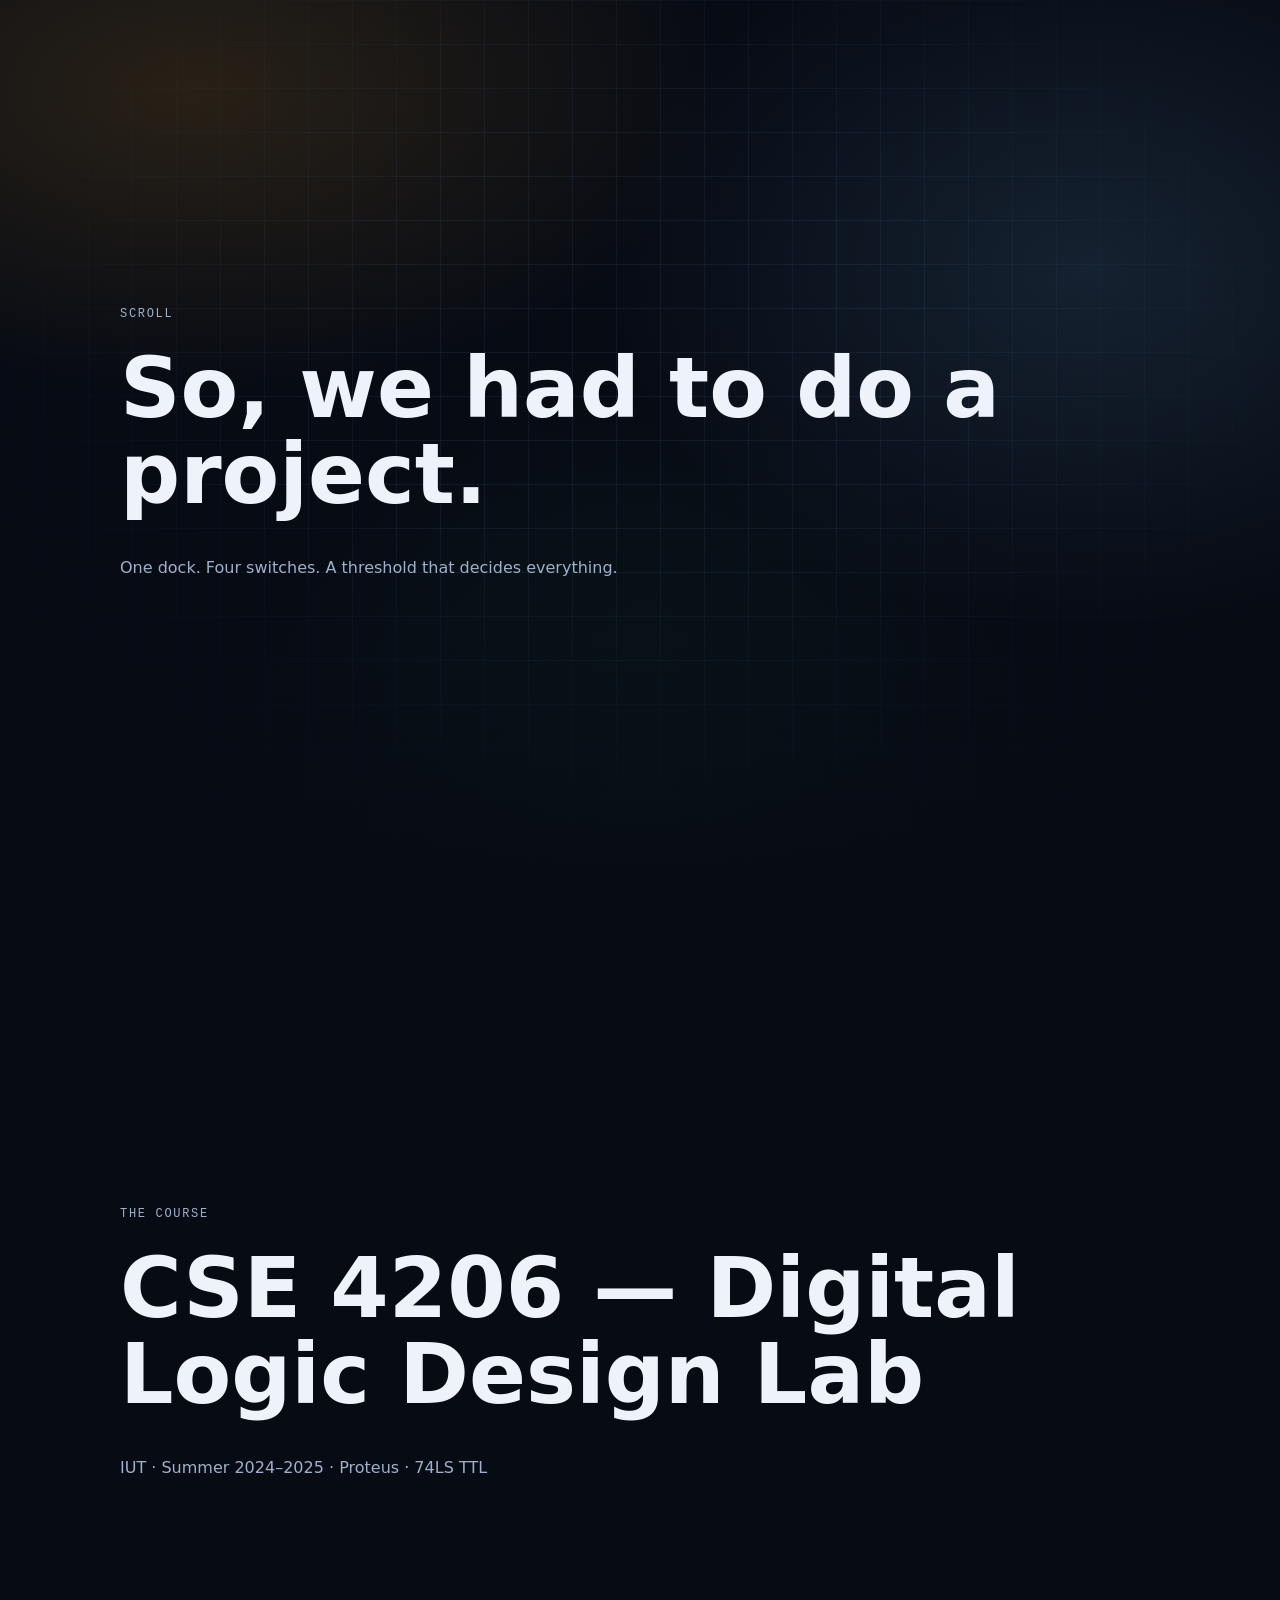
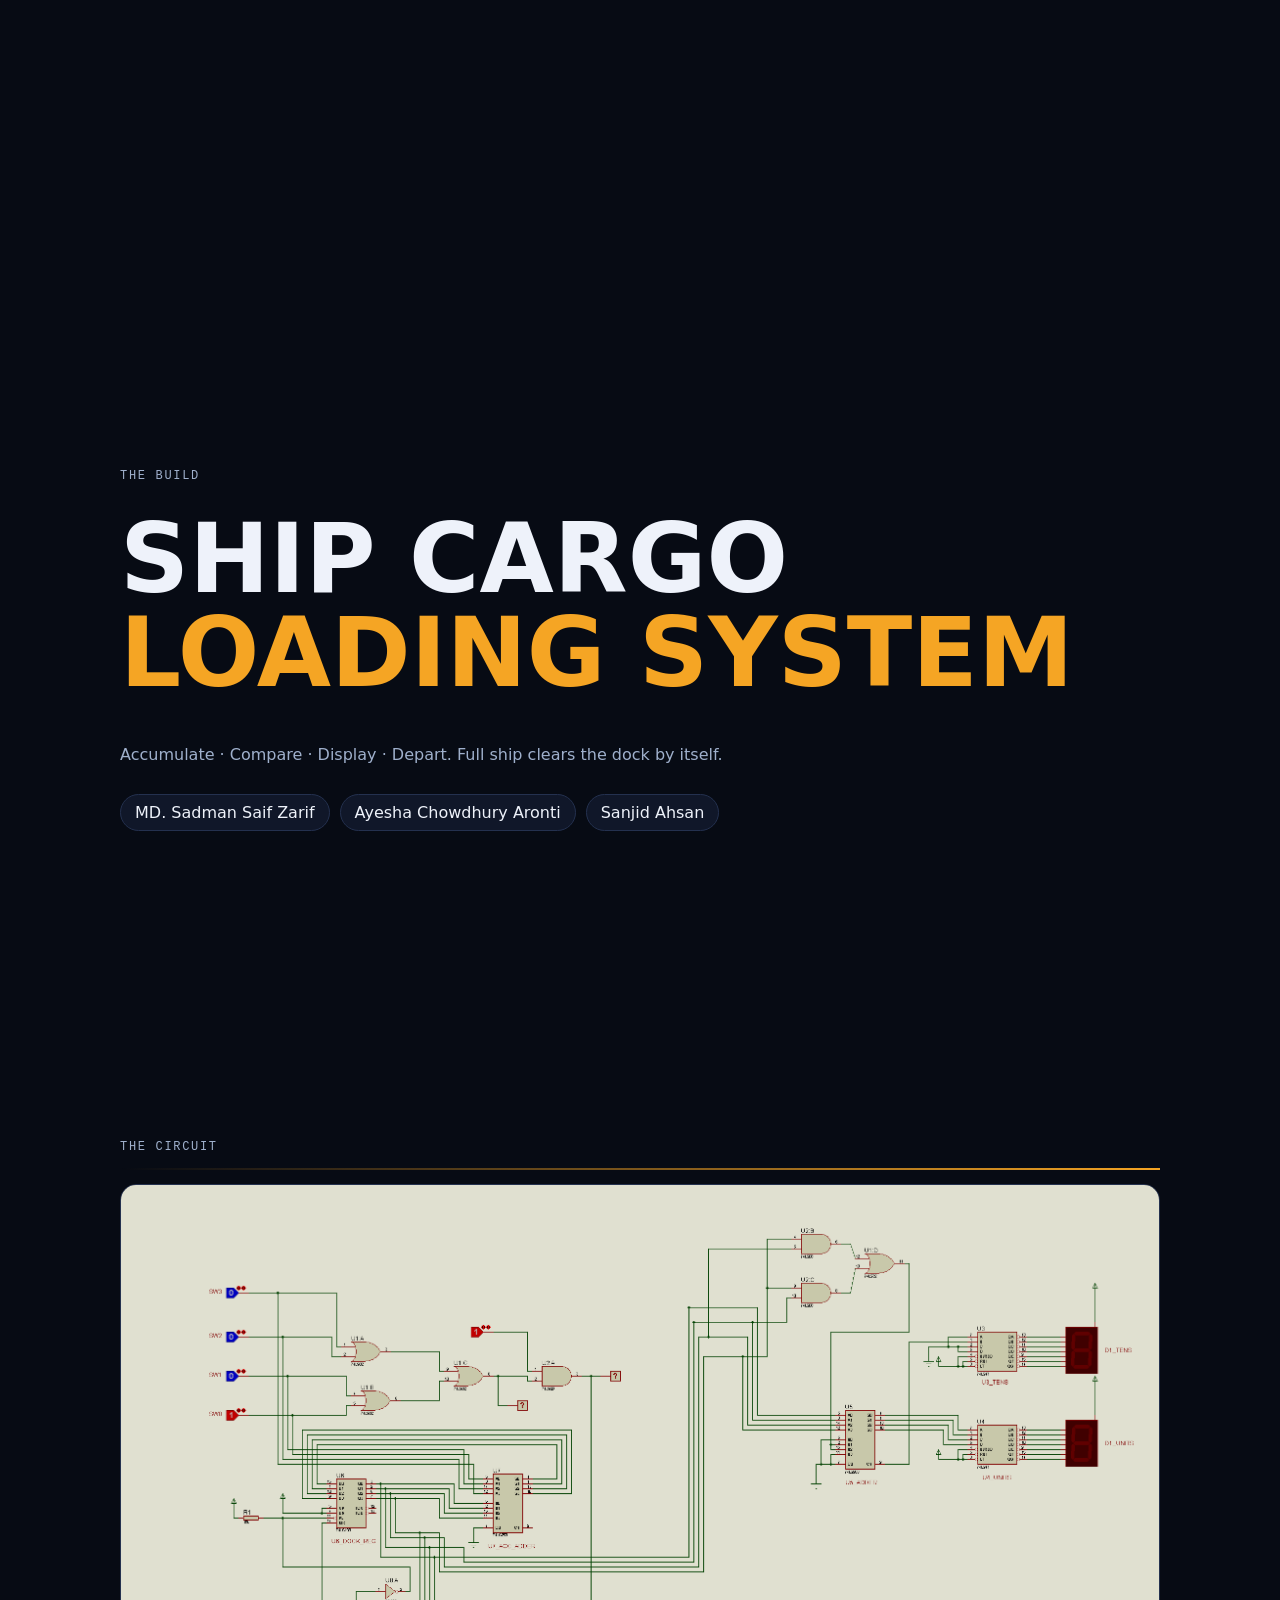
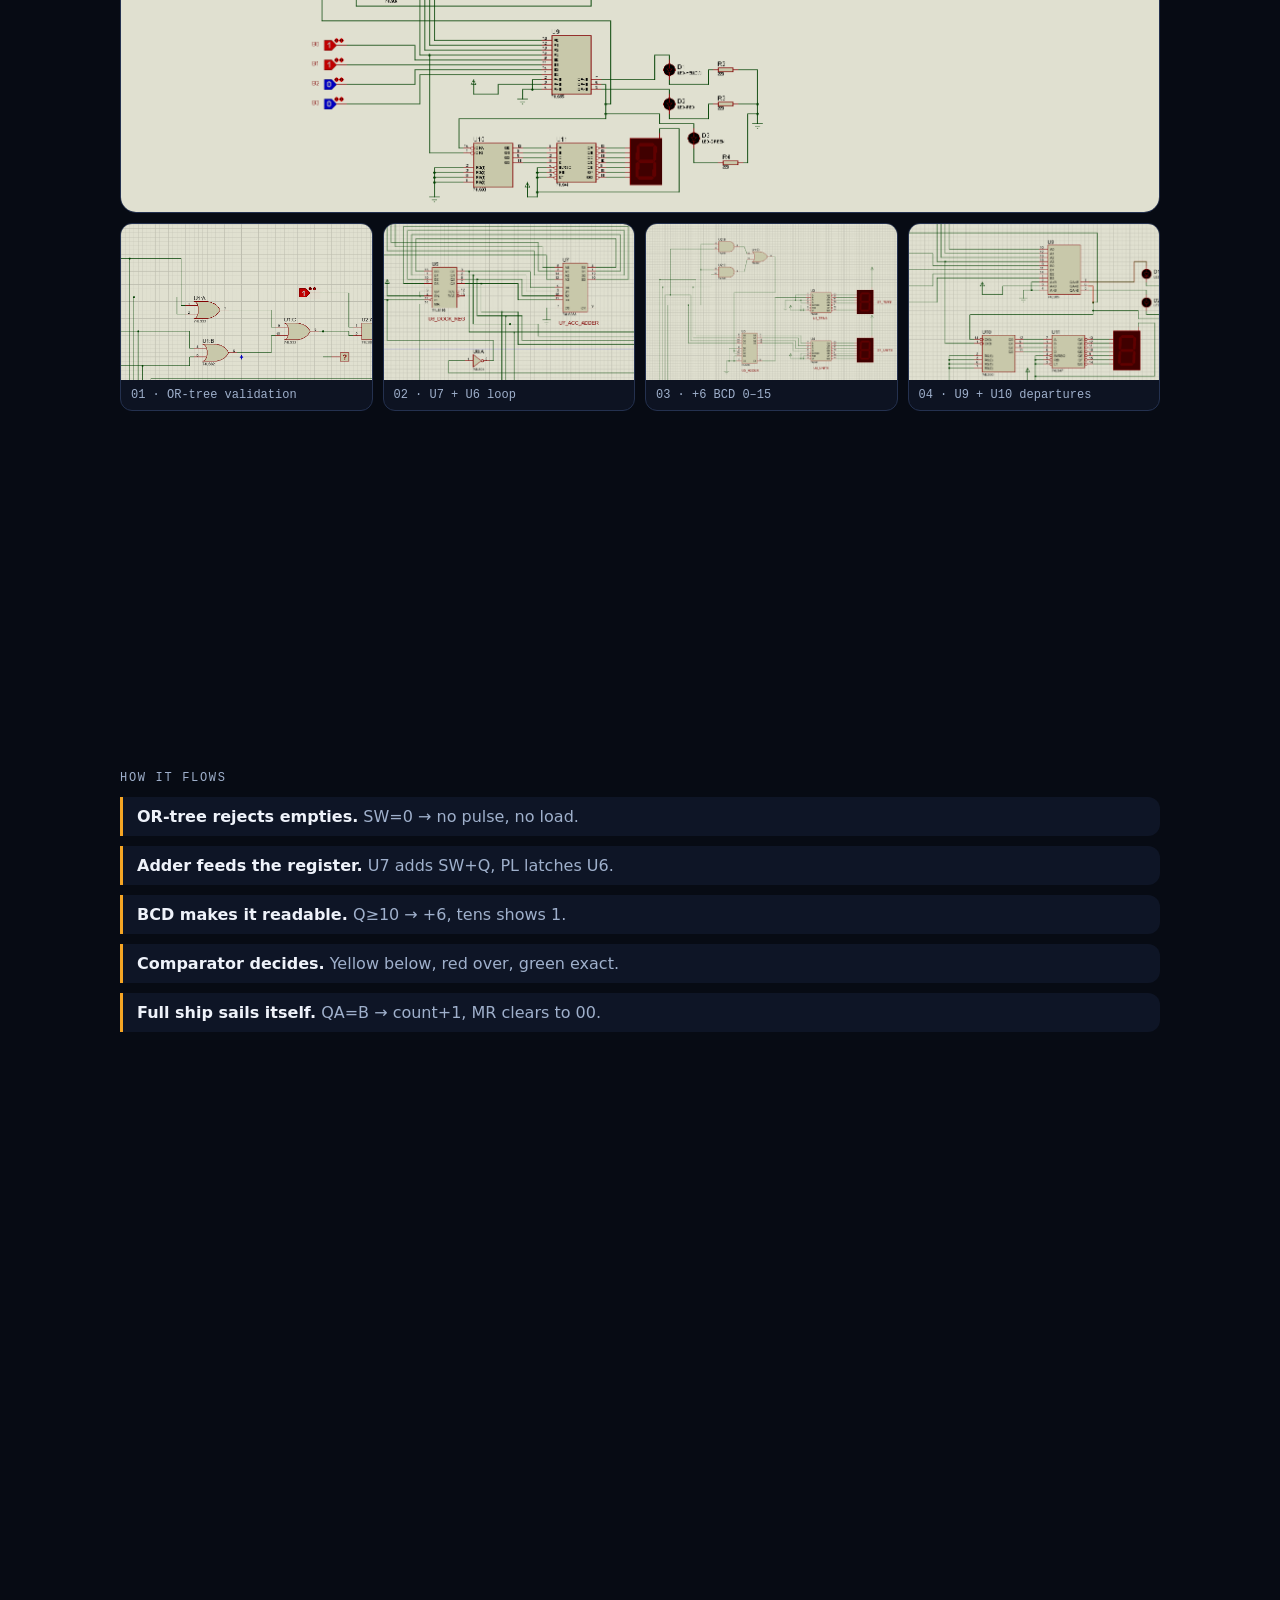
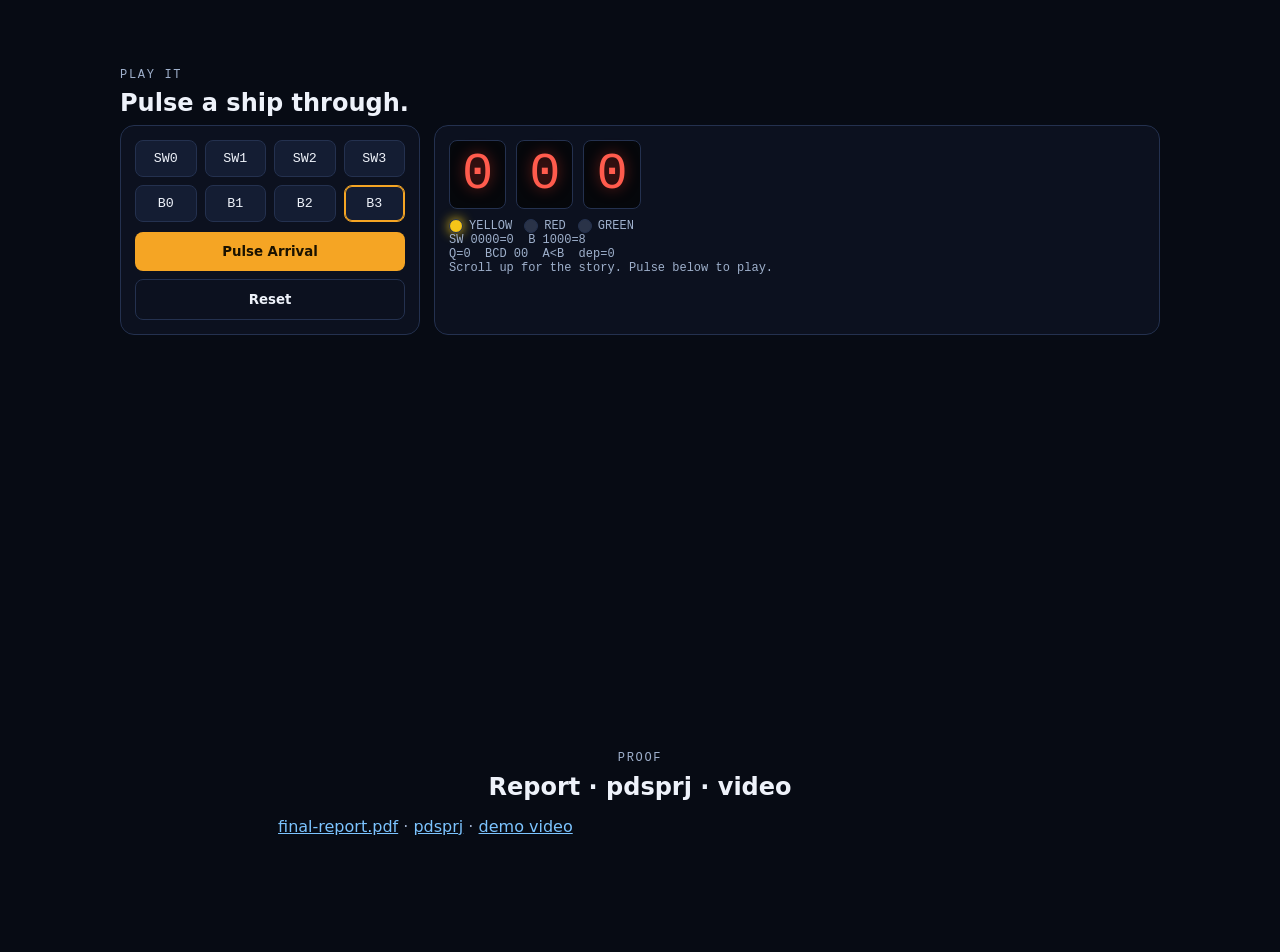
==== story/index.html @ f530e3ea "Story: free-flowing scroll narrative with circuit stage and names (no IDs)" ====
<!doctype html>
<html lang="en">
<head>
<meta charset="utf-8">
<meta name="viewport" content="width=device-width,initial-scale=1">
<title>Ship Cargo Loading System — A Lab Story</title>
<link rel="stylesheet" href="styles.css">
</head>
<body>
<div class="bg" aria-hidden="true"></div>
<div class="progress" id="bar"></div>
<div class="wrap">
  <section class="act reveal"><div class="kicker">scroll</div><h1 class="hero-line">So, we had to do a project.</h1><p class="sub">One dock. Four switches. A threshold that decides everything.</p></section>
  <section class="act reveal"><div class="kicker">the course</div><h2 class="hero-line">CSE 4206 — Digital Logic Design Lab</h2><p class="sub">IUT · Summer 2024–2025 · Proteus · 74LS TTL</p></section>
  <section class="act reveal"><div class="kicker">the build</div><h2 class="title">SHIP CARGO <span>LOADING SYSTEM</span></h2><p class="sub">Accumulate · Compare · Display · Depart. Full ship clears the dock by itself.</p><div class="team"><span>MD. Sadman Saif Zarif</span><span>Ayesha Chowdhury Aronti</span><span>Sanjid Ahsan</span></div></section>
  <div class="stage" id="circuit">
    <div class="kicker">the circuit</div>
    <div class="flow"></div>
    <div class="circuit"><img src="../hardware/screenshots/full-schematic.png" alt="Final Proteus schematic"></div>
    <div class="pins">
      <div class="pin"><img src="../hardware/screenshots/01-input-validation.png" alt="Input"><div>01 · OR-tree validation</div></div>
      <div class="pin"><img src="../hardware/screenshots/02-accumulator.png" alt="Accumulator"><div>02 · U7 + U6 loop</div></div>
      <div class="pin"><img src="../hardware/screenshots/03-bcd-display.png" alt="BCD"><div>03 · +6 BCD 0–15</div></div>
      <div class="pin"><img src="../hardware/screenshots/04-comparator-counter.png" alt="Comparator"><div>04 · U9 + U10 departures</div></div>
    </div>
  </div>
  <section class="act reveal"><div class="kicker">how it flows</div><div class="steps">
    <div class="step"><b>OR-tree rejects empties.</b> <span class="sub">SW=0 → no pulse, no load.</span></div>
    <div class="step"><b>Adder feeds the register.</b> <span class="sub">U7 adds SW+Q, PL latches U6.</span></div>
    <div class="step"><b>BCD makes it readable.</b> <span class="sub">Q≥10 → +6, tens shows 1.</span></div>
    <div class="step"><b>Comparator decides.</b> <span class="sub">Yellow below, red over, green exact.</span></div>
    <div class="step"><b>Full ship sails itself.</b> <span class="sub">QA=B → count+1, MR clears to 00.</span></div>
  </div></section>
  <section class="act reveal"><div class="kicker">play it</div><h2>Pulse a ship through.</h2>
    <div class="bench">
      <div class="card"><div class="swrow">
        <button class="sw" id="s0">SW0</button><button class="sw" id="s1">SW1</button><button class="sw" id="s2">SW2</button><button class="sw" id="s3">SW3</button>
      </div><div class="swrow" style="margin-top:8px">
        <button class="sw" id="b0">B0</button><button class="sw" id="b1">B1</button><button class="sw" id="b2">B2</button><button class="sw" id="b3">B3</button>
      </div><button class="btn btn-pulse" id="go">Pulse Arrival</button><button class="btn btn-ghost" id="rs">Reset</button></div>
      <div class="card"><div class="digit"><div class="d" id="t">0</div><div class="d" id="u">0</div><div class="d" id="c">0</div></div>
      <div class="leds"><span><span class="dot" id="ly"></span>YELLOW</span><span><span class="dot" id="lr"></span>RED</span><span><span class="dot" id="lg"></span>GREEN</span></div>
      <div class="trace" id="trace">—</div></div>
    </div>
  </section>
  <section class="end reveal"><div class="kicker">proof</div><h2>Report · pdsprj · video</h2><p class="sub"><a href="../docs/final-report.pdf">final-report.pdf</a> · <a href="../hardware/ship-cargo-loading-system.pdsprj">pdsprj</a> · <a href="https://youtu.be/494xMRGCugs">demo video</a></p></section>
</div>
<script src="story.js"></script>
</body>
</html>
---- story/styles.css ----
/* Hallmark · pre-emit critique: P5 H4 E5 S4 R5 V5
 * Genre: atmospheric · Macrostructure: Marquee Hero + Sticky Circuit Stage · Theme: Harbor Night (dark · grotesk-sans · amber)
 */
:root{
  --paper:#070b14; --paper2:#0d1322; --paper3:#141d33;
  --ink:#eef2fa; --muted:#9fb0cc; --line:#24314f;
  --accent:#f5a524; --accent2:#7cc4ff; --green:#2fbf71; --yellow:#f5c518; --red:#f4504c;
  --display:"Space Grotesk",system-ui,sans-serif; --body:system-ui,-apple-system,"Segoe UI",sans-serif; --mono:ui-monospace,Menlo,monospace;
}
html,body{overflow-x:clip}
*{box-sizing:border-box}
body{margin:0;background:var(--paper);color:var(--ink);font-family:var(--body)}
.bg{position:fixed;inset:0;z-index:-1;background:
  radial-gradient(900px 500px at 15% 10%,rgba(245,165,36,.14),transparent 60%),
  radial-gradient(800px 600px at 85% 30%,rgba(124,196,255,.12),transparent 60%),
  radial-gradient(700px 700px at 50% 90%,rgba(47,191,113,.08),transparent 60%),
  var(--paper)}
.bg::before{content:"";position:absolute;inset:0;background-image:linear-gradient(rgba(124,196,255,.07) 1px,transparent 1px),linear-gradient(90deg,rgba(124,196,255,.07) 1px,transparent 1px);background-size:44px 44px;mask-image:radial-gradient(ellipse at 50% 40%,black 30%,transparent 75%)}
.bg::after{content:"";position:absolute;inset:0;background:linear-gradient(transparent 60%,var(--paper))}
.wrap{max-width:1080px;margin:0 auto;padding:0 20px}
.progress{position:fixed;top:0;left:0;height:3px;width:0;background:var(--accent);z-index:20}
.act{min-height:100svh;display:flex;flex-direction:column;justify-content:center;padding:80px 0}
.kicker{font-family:var(--mono);font-size:12px;letter-spacing:.14em;text-transform:uppercase;color:var(--muted)}
h1,h2{font-family:var(--display);font-style:normal;margin:.3em 0;overflow-wrap:anywhere;min-width:0}
.hero-line{font-size:clamp(34px,8vw,84px);line-height:1.02}
.title{font-size:clamp(40px,9vw,96px);line-height:.98}
.title span{color:var(--accent)}
.sub{color:var(--muted);max-width:60ch}
.reveal{opacity:0;transform:translateY(28px);transition:opacity .8s ease,transform .8s ease}
.reveal.in{opacity:1;transform:none}
@media(prefers-reduced-motion:reduce){.reveal{opacity:1;transform:none;transition:none}}
.team{display:flex;gap:10px;flex-wrap:wrap;margin-top:14px}
.team span{border:1px solid var(--line);background:rgba(20,29,51,.7);padding:8px 14px;border-radius:999px;font-family:var(--display)}
.stage{position:sticky;top:0;min-height:100svh;display:flex;flex-direction:column;justify-content:center;padding:40px 0}
.circuit{border:1px solid var(--line);border-radius:16px;overflow:hidden;background:var(--paper2)}
.circuit img{width:100%;display:block;transform:scale(1.06);transition:transform 1.2s ease}
.stage.in .circuit img{transform:scale(1)}
.pins{display:grid;grid-template-columns:repeat(4,minmax(0,1fr));gap:10px;margin-top:10px}
@media(max-width:768px){.pins{grid-template-columns:minmax(0,1fr) minmax(0,1fr)}}
.pin{border:1px solid var(--line);border-radius:12px;overflow:hidden;background:var(--paper2)}
.pin img{width:100%;display:block;aspect-ratio:16/10;object-fit:cover}
.pin div{padding:8px 10px;font-family:var(--mono);font-size:12px;color:var(--muted)}
.flow{height:2px;background:linear-gradient(90deg,transparent,var(--accent),transparent);background-size:200% 100%;animation:flow 3s linear infinite;margin:14px 0}
@keyframes flow{to{background-position:-200% 0}}
.steps{display:grid;gap:10px;margin-top:12px}
.step{border-left:3px solid var(--accent);padding:10px 14px;background:rgba(20,29,51,.6);border-radius:0 12px 12px 0}
.bench{display:grid;grid-template-columns:minmax(0,300px) minmax(0,1fr);gap:14px}
@media(max-width:900px){.bench{grid-template-columns:minmax(0,1fr)}}
.card{background:rgba(13,19,34,.85);border:1px solid var(--line);border-radius:14px;padding:14px}
.swrow{display:grid;grid-template-columns:repeat(4,minmax(0,1fr));gap:8px}
.sw{border:1px solid var(--line);background:var(--paper3);color:var(--ink);border-radius:8px;padding:10px 0;font-family:var(--mono);cursor:pointer}
.sw[aria-pressed="true"]{border-color:var(--accent);box-shadow:0 0 0 1px var(--accent) inset}
.btn{width:100%;margin-top:10px;border:0;border-radius:8px;padding:12px;font-weight:700;cursor:pointer;font-family:var(--display);font-style:normal}
.btn-pulse{background:var(--accent);color:#1a1200}
.btn-ghost{background:transparent;border:1px solid var(--line);color:var(--ink);margin-top:8px}
.btn:focus-visible,.sw:focus-visible{outline:2px solid var(--accent2);outline-offset:2px}
.digit{display:flex;gap:10px}
.d{font-family:var(--mono);font-size:52px;background:#05070b;border:1px solid var(--line);border-radius:8px;padding:4px 12px;color:#ff5b4d;text-shadow:0 0 14px rgba(255,60,40,.5)}
.leds{display:flex;gap:12px;margin-top:10px;font-family:var(--mono);font-size:12px;color:var(--muted)}
.dot{width:14px;height:14px;border-radius:50%;background:#2a3348;border:1px solid var(--line);display:inline-block;margin-right:6px;vertical-align:middle}
.on-y{background:var(--yellow);box-shadow:0 0 12px var(--yellow)}
.on-r{background:var(--red);box-shadow:0 0 12px var(--red)}
.on-g{background:var(--green);box-shadow:0 0 12px var(--green)}
.trace{font-family:var(--mono);font-size:12px;color:var(--muted);white-space:pre-wrap}
.end{text-align:center;padding:100px 0}
a{color:var(--accent2)}
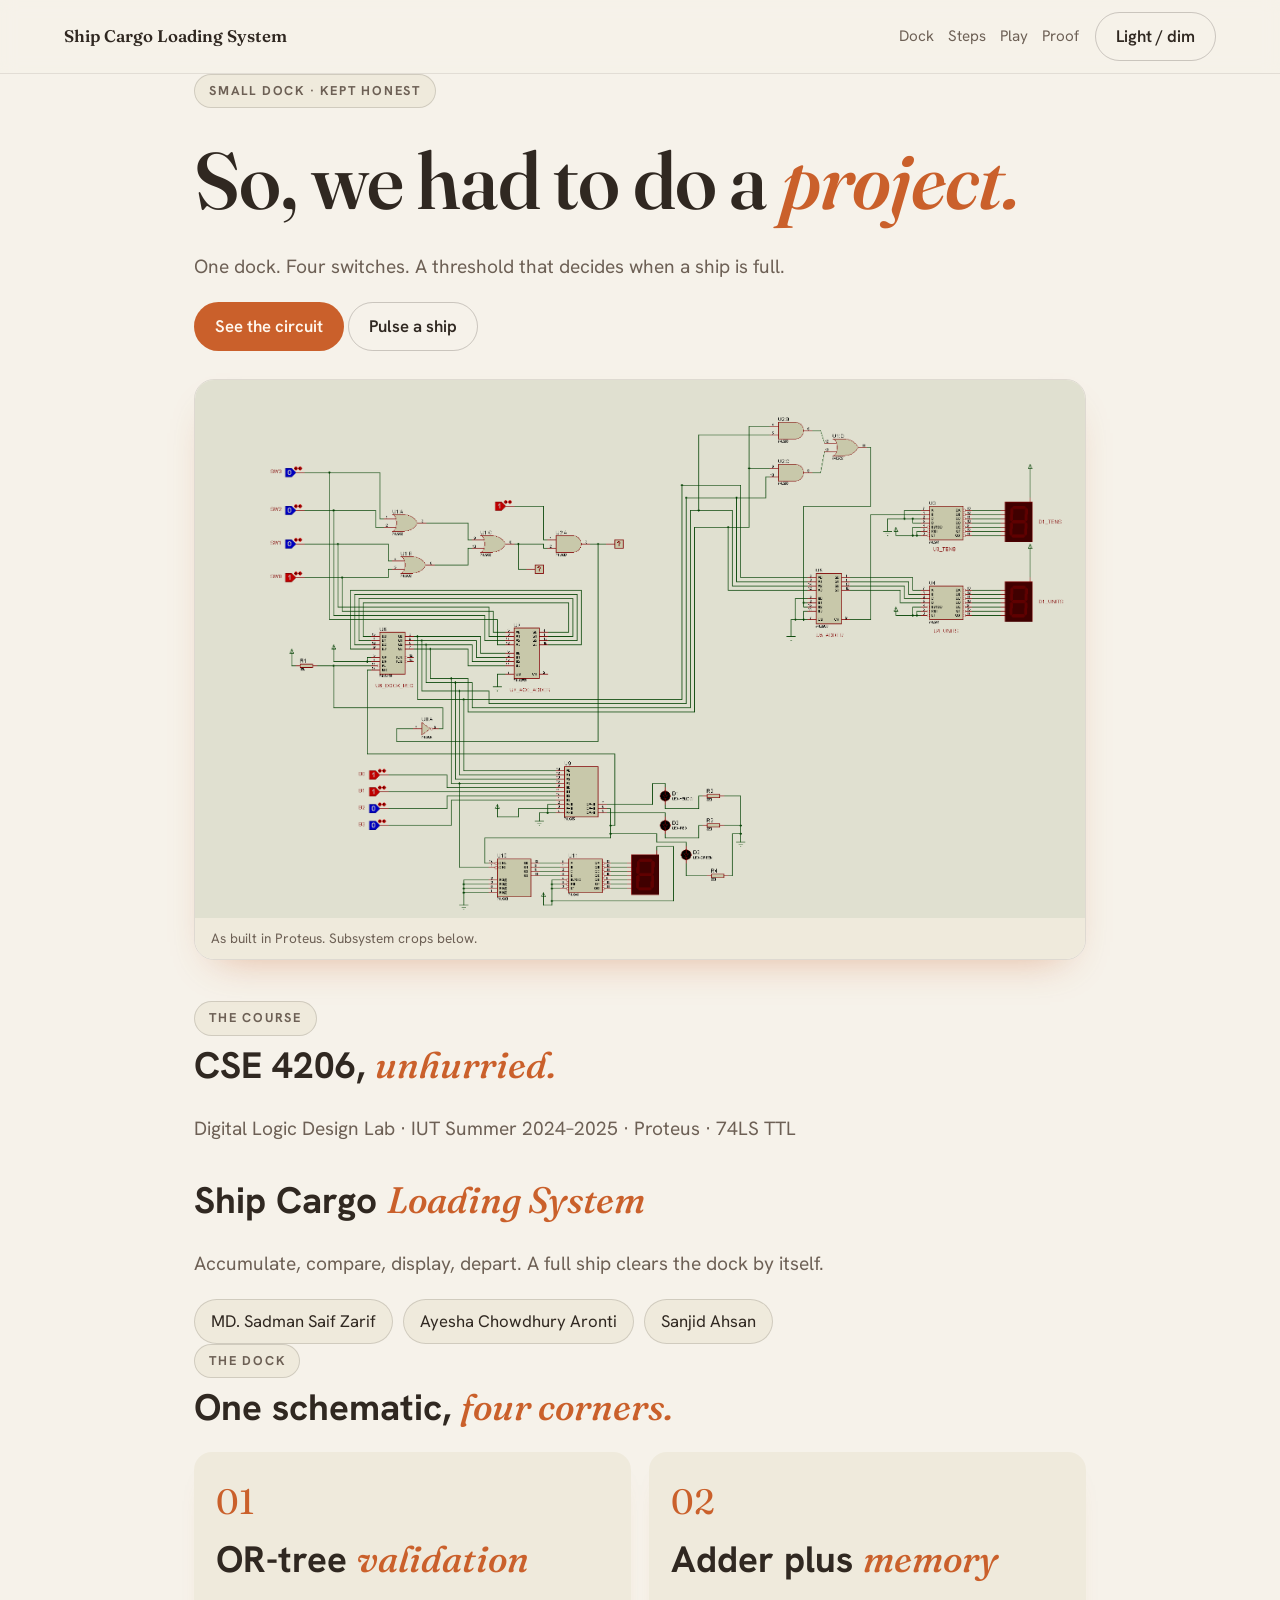
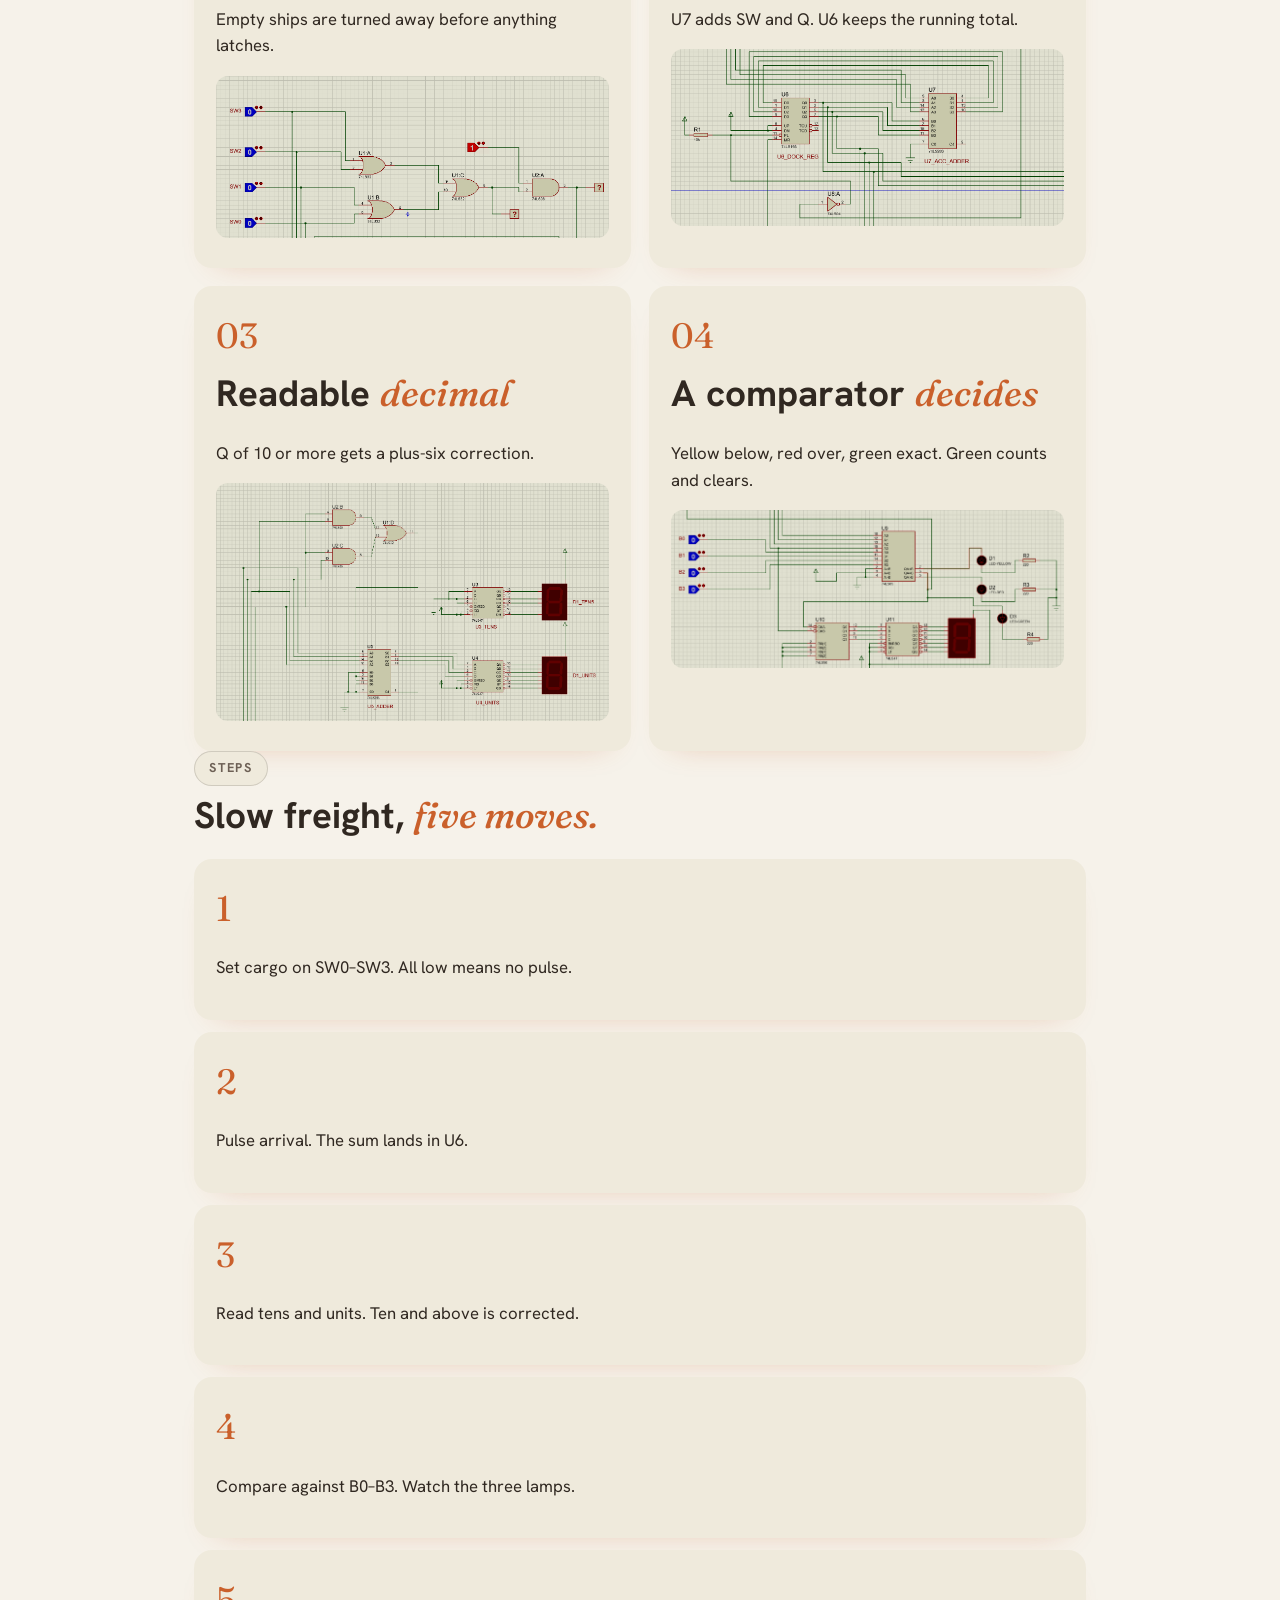
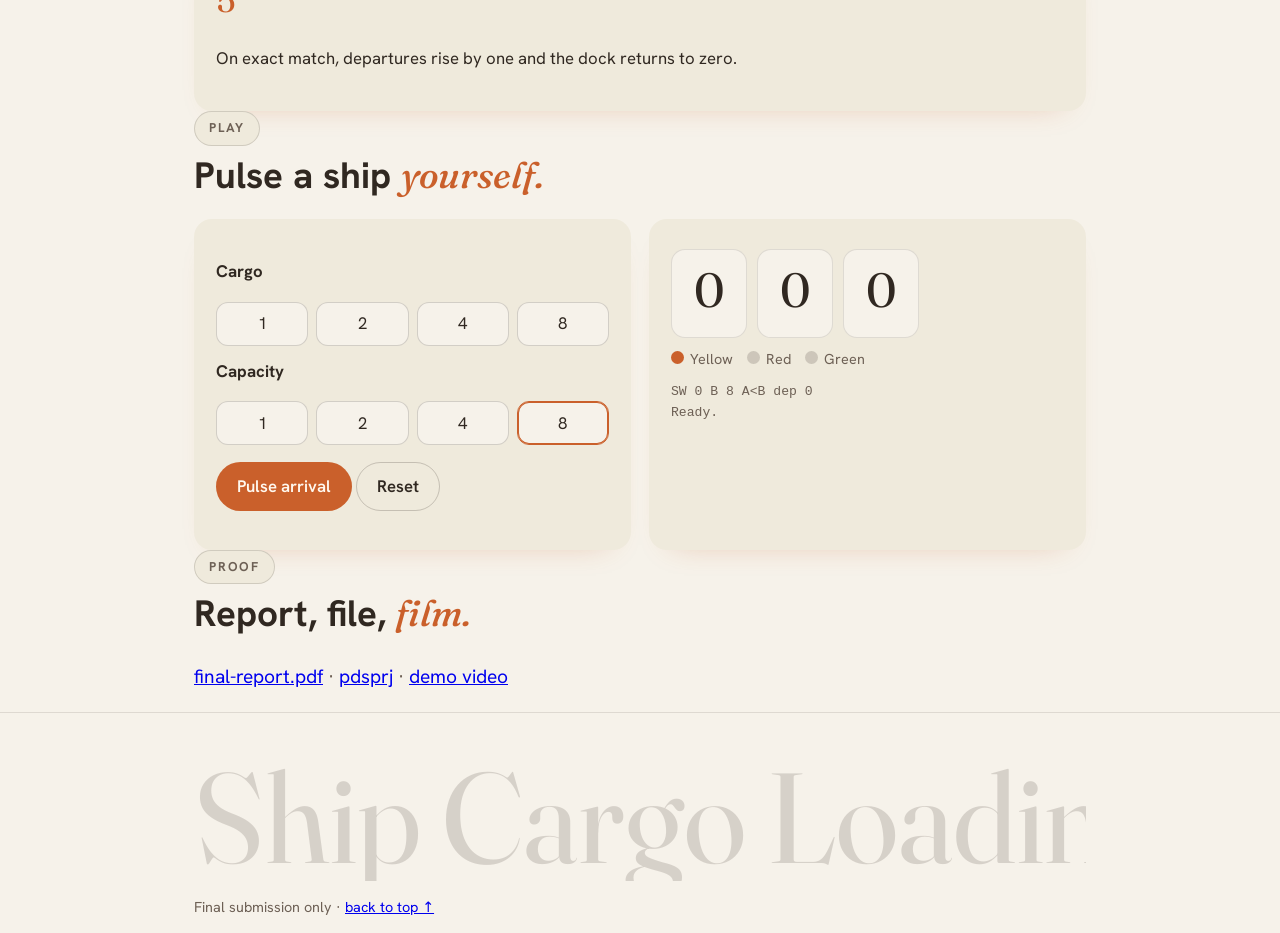
==== commit d572de29: "Story: remove invented brand, keep strict project titles" ====
--- a/story/index.html
+++ b/story/index.html
@@ -1,50 +1,124 @@
 <!doctype html>
-<html lang="en">
+<html lang="en" data-theme="light">
 <head>
 <meta charset="utf-8">
 <meta name="viewport" content="width=device-width,initial-scale=1">
-<title>Ship Cargo Loading System — A Lab Story</title>
-<link rel="stylesheet" href="styles.css">
+<title>Ship Cargo Loading System — a small dock story</title>
+<meta name="description" content="A warm walkthrough of a student dock circuit: accumulate, compare, display, depart.">
+<meta name="theme-color" content="#f3ecdd">
+<meta name="color-scheme" content="light dark">
+<meta property="og:title" content="Ship Cargo Loading System — a small dock story">
+<meta property="og:description" content="Accumulate, compare, display, depart. A Proteus final build.">
+<meta property="og:type" content="website">
+<meta name="twitter:card" content="summary">
+<link rel="icon" href="data:image/svg+xml,%3Csvg xmlns='http://www.w3.org/2000/svg' viewBox='0 0 32 32'%3E%3Crect width='32' height='32' rx='8' fill='%23c2522b'/%3E%3Ctext x='16' y='22' font-size='16' text-anchor='middle' fill='%23f7f0e3' font-family='Georgia'%3EH%3C/text%3E%3C/svg%3E">
+<script>try{var t=localStorage.getItem('theme');if(!t)t=matchMedia('(prefers-color-scheme: dark)').matches?'dark':'light';document.documentElement.setAttribute('data-theme',t)}catch(e){}</script>
+<link rel="preconnect" href="https://fonts.googleapis.com">
+<link rel="preconnect" href="https://fonts.gstatic.com" crossorigin>
+<link href="https://fonts.googleapis.com/css2?family=Fraunces:ital,opsz,wght@0,9..144,500;0,9..144,600;1,9..144,500&family=Hanken+Grotesk:wght@400;500;600;700&display=swap" rel="stylesheet">
+<style>
+:root{--bg:hsl(44 38% 94%);--bg-surface:hsl(44 36% 90%);--text:hsl(28 18% 16%);--text-dim:hsl(28 12% 38%);--muted:hsl(30 14% 72%);--accent:hsl(20 65% 48%);--accent-dim:hsl(20 50% 38%);--accent-soft:hsl(20 70% 88%);--py:clamp(72px,10vw,128px);--px:clamp(20px,5vw,64px)}
+:root[data-theme="dark"]{--bg:hsl(28 12% 10%);--bg-surface:hsl(28 12% 14%);--text:hsl(40 30% 88%);--text-dim:hsl(36 16% 66%);--muted:hsl(28 10% 32%);--accent:hsl(20 72% 62%);--accent-dim:hsl(20 60% 52%);--accent-soft:hsl(20 45% 22%)}
+html{scrollbar-width:thin;scrollbar-color:var(--accent-dim) var(--bg)}
+html::-webkit-scrollbar{width:8px}html::-webkit-scrollbar-track{background:var(--bg)}html::-webkit-scrollbar-thumb{background:var(--accent-dim);border-radius:8px}html::-webkit-scrollbar-thumb:hover{background:var(--accent)}
+*{box-sizing:border-box}html,body{overflow-x:clip}
+body{margin:0;background:var(--bg);color:var(--text);font-family:"Hanken Grotesk",system-ui,sans-serif;font-size:1.05rem;line-height:1.6}
+body::before{content:"";position:fixed;inset:0;pointer-events:none;opacity:.02;background-image:radial-gradient currentColor 1px,transparent 1px;background-size:5px 5px;z-index:0}
+header,main,footer{position:relative;z-index:1}
+.top{position:sticky;top:0;z-index:10;display:flex;align-items:center;gap:16px;padding:12px var(--px);background:color-mix(in srgb,var(--bg) 82%,transparent);backdrop-filter:blur(8px);border-bottom:1px solid color-mix(in srgb,var(--text) 10%,transparent)}
+.brand{font-family:Fraunces,Georgia,serif;font-weight:600;text-decoration:none;color:var(--text)}
+nav{display:flex;gap:14px;margin-left:auto;font-size:.95rem}
+nav a{color:var(--text-dim);text-decoration:none}
+nav a:hover{color:var(--accent)}
+.btn{font:inherit;font-weight:600;border-radius:999px;padding:10px 20px;min-height:44px;cursor:pointer;border:1px solid transparent;text-decoration:none;display:inline-block}
+.btn-p{background:var(--accent);color:#fff8ef}
+.btn-s{background:transparent;border-color:color-mix(in srgb,var(--text) 22%,transparent);color:var(--text)}
+.btn:focus-visible,.sw:focus-visible{outline:2px solid var(--accent);outline-offset:2px}
+.wrap{max-width:1020px;margin:0 auto;padding:0 var(--px)}
+section{padding:var(--py) 0}
+.eyebrow{font-size:.8rem;font-weight:700;letter-spacing:.14em;text-transform:uppercase;color:var(--text-dim);display:inline-block;border:1px solid color-mix(in srgb,var(--text) 16%,transparent);border-radius:999px;padding:6px 14px;background:var(--bg-surface)}
+h1{font-family:Fraunces,Georgia,serif;font-weight:560;letter-spacing:-.01em;line-height:1;font-size:clamp(2.8rem,7vw,5rem);margin:.4em 0}
+h2{font-family:"Hanken Grotesk",system-ui,sans-serif;font-weight:700;font-size:clamp(1.6rem,3.4vw,2.3rem);margin:0 0 .4em}
+h2 em{font-family:Fraunces,Georgia,serif;font-style:italic;font-weight:500;color:var(--accent)}
+.lead{font-size:1.2rem;color:var(--text-dim);max-width:58ch}
+.hero-visual{margin-top:28px;border-radius:20px;overflow:hidden;border:1px solid color-mix(in srgb,var(--text) 12%,transparent);box-shadow:0 18px 40px -22px color-mix(in srgb,var(--accent) 45%,transparent)}
+.hero-visual img{width:100%;display:block}
+.cap{font-size:.85rem;color:var(--text-dim);padding:10px 16px;background:var(--bg-surface)}
+.scrollcue{margin-top:18px;color:var(--text-dim);font-size:.9rem;animation:bob 2.4s ease-out infinite}
+@keyframes bob{0%,100%{transform:translateY(0);opacity:.9}50%{transform:translateY(6px);opacity:.3}}
+.chips{display:flex;gap:10px;flex-wrap:wrap;margin-top:16px}
+.chips span{border:1px solid color-mix(in srgb,var(--text) 16%,transparent);border-radius:999px;padding:8px 16px;background:var(--bg-surface)}
+.grid2{display:grid;grid-template-columns:minmax(0,1fr) minmax(0,1fr);gap:18px}
+@media(max-width:820px){.grid2{grid-template-columns:minmax(0,1fr)}}
+.card{background:var(--bg-surface);border-radius:18px;padding:22px;box-shadow:0 14px 30px -24px color-mix(in srgb,var(--accent) 40%,transparent)}
+.num{font-family:Fraunces,Georgia,serif;font-size:2.2rem;color:var(--accent)}
+.swrow{display:grid;grid-template-columns:repeat(4,minmax(0,1fr));gap:8px;margin-top:10px}
+.sw{font:inherit;min-height:44px;border-radius:12px;border:1px solid color-mix(in srgb,var(--text) 18%,transparent);background:var(--bg);color:var(--text);cursor:pointer}
+.sw[aria-pressed="true"]{border-color:var(--accent);box-shadow:0 0 0 1px var(--accent) inset}
+.digits{display:flex;gap:10px;margin-top:8px}
+.dg{font-family:Fraunces,Georgia,serif;font-size:3rem;min-width:76px;text-align:center;background:var(--bg);border-radius:14px;padding:2px 0 8px;border:1px solid color-mix(in srgb,var(--text) 12%,transparent)}
+.leds{display:flex;gap:14px;margin-top:10px;font-size:.9rem;color:var(--text-dim)}
+.dot{width:13px;height:13px;border-radius:50%;background:color-mix(in srgb,var(--text) 18%,transparent);display:inline-block;margin-right:6px}
+.on-y{background:var(--accent)}.on-r{background:#c23b2e}.on-g{background:#4a7c59}
+.trace{font-family:ui-monospace,Menlo,monospace;font-size:.82rem;color:var(--text-dim);white-space:pre-wrap;margin-top:10px}
+footer{border-top:1px solid color-mix(in srgb,var(--text) 12%,transparent);padding:40px 0 0}
+.wordmark{font-family:Fraunces,Georgia,serif;font-size:clamp(3rem,12vw,8rem);line-height:1;color:color-mix(in srgb,var(--text) 16%,transparent);white-space:nowrap;overflow:hidden}
+@media not (prefers-reduced-motion: reduce){.hero-a{opacity:0;transform:translateY(24px);filter:blur(5px);animation:rise .9s ease-out forwards}.hero-a:nth-child(2){animation-delay:.16s}.hero-a:nth-child(3){animation-delay:.32s}.hero-v{opacity:0;transform:translateY(20px) scale(.96);filter:blur(5px);animation:rise 1s ease-out .5s forwards}.scrollcue{animation:bob 2.4s ease-out 1.4s infinite}.reveal-item{opacity:.001;transform:translateY(18px);filter:blur(5px);transition:opacity .5s ease-out,transform .5s ease-out,filter .5s ease-out}.reveal-item.on{opacity:1;transform:none;filter:none}}
+@keyframes rise{to{opacity:1;transform:none;filter:none}}
+@media (prefers-reduced-motion: reduce){.reveal-item{opacity:1!important;transform:none!important;filter:none!important;transition:none!important}.scrollcue,.hero-a,.hero-v{animation:none!important;opacity:1!important;transform:none!important;filter:none!important}}
+::view-transition-new(root){animation:none}
+</style>
 </head>
 <body>
-<div class="bg" aria-hidden="true"></div>
-<div class="progress" id="bar"></div>
-<div class="wrap">
-  <section class="act reveal"><div class="kicker">scroll</div><h1 class="hero-line">So, we had to do a project.</h1><p class="sub">One dock. Four switches. A threshold that decides everything.</p></section>
-  <section class="act reveal"><div class="kicker">the course</div><h2 class="hero-line">CSE 4206 — Digital Logic Design Lab</h2><p class="sub">IUT · Summer 2024–2025 · Proteus · 74LS TTL</p></section>
-  <section class="act reveal"><div class="kicker">the build</div><h2 class="title">SHIP CARGO <span>LOADING SYSTEM</span></h2><p class="sub">Accumulate · Compare · Display · Depart. Full ship clears the dock by itself.</p><div class="team"><span>MD. Sadman Saif Zarif</span><span>Ayesha Chowdhury Aronti</span><span>Sanjid Ahsan</span></div></section>
-  <div class="stage" id="circuit">
-    <div class="kicker">the circuit</div>
-    <div class="flow"></div>
-    <div class="circuit"><img src="../hardware/screenshots/full-schematic.png" alt="Final Proteus schematic"></div>
-    <div class="pins">
-      <div class="pin"><img src="../hardware/screenshots/01-input-validation.png" alt="Input"><div>01 · OR-tree validation</div></div>
-      <div class="pin"><img src="../hardware/screenshots/02-accumulator.png" alt="Accumulator"><div>02 · U7 + U6 loop</div></div>
-      <div class="pin"><img src="../hardware/screenshots/03-bcd-display.png" alt="BCD"><div>03 · +6 BCD 0–15</div></div>
-      <div class="pin"><img src="../hardware/screenshots/04-comparator-counter.png" alt="Comparator"><div>04 · U9 + U10 departures</div></div>
-    </div>
-  </div>
-  <section class="act reveal"><div class="kicker">how it flows</div><div class="steps">
-    <div class="step"><b>OR-tree rejects empties.</b> <span class="sub">SW=0 → no pulse, no load.</span></div>
-    <div class="step"><b>Adder feeds the register.</b> <span class="sub">U7 adds SW+Q, PL latches U6.</span></div>
-    <div class="step"><b>BCD makes it readable.</b> <span class="sub">Q≥10 → +6, tens shows 1.</span></div>
-    <div class="step"><b>Comparator decides.</b> <span class="sub">Yellow below, red over, green exact.</span></div>
-    <div class="step"><b>Full ship sails itself.</b> <span class="sub">QA=B → count+1, MR clears to 00.</span></div>
-  </div></section>
-  <section class="act reveal"><div class="kicker">play it</div><h2>Pulse a ship through.</h2>
-    <div class="bench">
-      <div class="card"><div class="swrow">
-        <button class="sw" id="s0">SW0</button><button class="sw" id="s1">SW1</button><button class="sw" id="s2">SW2</button><button class="sw" id="s3">SW3</button>
-      </div><div class="swrow" style="margin-top:8px">
-        <button class="sw" id="b0">B0</button><button class="sw" id="b1">B1</button><button class="sw" id="b2">B2</button><button class="sw" id="b3">B3</button>
-      </div><button class="btn btn-pulse" id="go">Pulse Arrival</button><button class="btn btn-ghost" id="rs">Reset</button></div>
-      <div class="card"><div class="digit"><div class="d" id="t">0</div><div class="d" id="u">0</div><div class="d" id="c">0</div></div>
-      <div class="leds"><span><span class="dot" id="ly"></span>YELLOW</span><span><span class="dot" id="lr"></span>RED</span><span><span class="dot" id="lg"></span>GREEN</span></div>
-      <div class="trace" id="trace">—</div></div>
-    </div>
-  </section>
-  <section class="end reveal"><div class="kicker">proof</div><h2>Report · pdsprj · video</h2><p class="sub"><a href="../docs/final-report.pdf">final-report.pdf</a> · <a href="../hardware/ship-cargo-loading-system.pdsprj">pdsprj</a> · <a href="https://youtu.be/494xMRGCugs">demo video</a></p></section>
-</div>
-<script src="story.js"></script>
+<header class="top"><a class="brand" href="#top">Ship Cargo Loading System</a><nav aria-label="Sections"><a href="#dock">Dock</a><a href="#steps">Steps</a><a href="#play">Play</a><a href="#proof">Proof</a></nav><button class="btn btn-s" id="theme" type="button" aria-label="Toggle theme">Light / dim</button></header>
+<main id="top">
+<section class="wrap" aria-labelledby="h1">
+<div class="hero-a eyebrow">SMALL DOCK · KEPT HONEST</div>
+<h1 id="h1" class="hero-a">So, we had to do a <em style="font-style:italic;color:var(--accent)">project.</em></h1>
+<p class="lead hero-a">One dock. Four switches. A threshold that decides when a ship is full.</p>
+<p class="hero-a"><a class="btn btn-p" href="#dock">See the circuit</a> <a class="btn btn-s" href="#play">Pulse a ship</a></p>
+<figure class="hero-visual hero-v" style="margin:28px 0 0"><img src="../hardware/screenshots/full-schematic.png" alt="Final Proteus schematic"><figcaption class="cap">As built in Proteus. Subsystem crops below.</figcaption></figure>
+<div class="scrollcue hero-v">scroll gently ↓</div>
+</section>
+<section class="wrap" aria-labelledby="h-course"><div class="reveal-item eyebrow">THE COURSE</div><h2 id="h-course">CSE 4206, <em>unhurried.</em></h2><p class="lead reveal-item">Digital Logic Design Lab · IUT Summer 2024–2025 · Proteus · 74LS TTL</p>
+<h2 class="reveal-item" style="margin-top:26px">Ship Cargo <em>Loading System</em></h2>
+<p class="lead reveal-item">Accumulate, compare, display, depart. A full ship clears the dock by itself.</p>
+<div class="chips reveal-item"><span>MD. Sadman Saif Zarif</span><span>Ayesha Chowdhury Aronti</span><span>Sanjid Ahsan</span></div></section>
+<section class="wrap" id="dock" aria-labelledby="h-dock"><div class="reveal-item eyebrow">THE DOCK</div><h2 id="h-dock">One schematic, <em>four corners.</em></h2><div class="grid2">
+<div class="card reveal-item"><div class="num">01</div><h2>OR-tree <em>validation</em></h2><p>Empty ships are turned away before anything latches.</p><img src="../hardware/screenshots/01-input-validation.png" alt="Input validation" style="width:100%;border-radius:12px"></div>
+<div class="card reveal-item"><div class="num">02</div><h2>Adder plus <em>memory</em></h2><p>U7 adds SW and Q. U6 keeps the running total.</p><img src="../hardware/screenshots/02-accumulator.png" alt="Accumulator" style="width:100%;border-radius:12px"></div>
+<div class="card reveal-item"><div class="num">03</div><h2>Readable <em>decimal</em></h2><p>Q of 10 or more gets a plus-six correction.</p><img src="../hardware/screenshots/03-bcd-display.png" alt="BCD display" style="width:100%;border-radius:12px"></div>
+<div class="card reveal-item"><div class="num">04</div><h2>A comparator <em>decides</em></h2><p>Yellow below, red over, green exact. Green counts and clears.</p><img src="../hardware/screenshots/04-comparator-counter.png" alt="Comparator" style="width:100%;border-radius:12px"></div>
+</div></section>
+<section class="wrap" id="steps" aria-labelledby="h-steps"><div class="reveal-item eyebrow">STEPS</div><h2 id="h-steps">Slow freight, <em>five moves.</em></h2>
+<div class="card reveal-item"><div class="num">1</div><p>Set cargo on SW0–SW3. All low means no pulse.</p></div>
+<div class="card reveal-item" style="margin-top:12px"><div class="num">2</div><p>Pulse arrival. The sum lands in U6.</p></div>
+<div class="card reveal-item" style="margin-top:12px"><div class="num">3</div><p>Read tens and units. Ten and above is corrected.</p></div>
+<div class="card reveal-item" style="margin-top:12px"><div class="num">4</div><p>Compare against B0–B3. Watch the three lamps.</p></div>
+<div class="card reveal-item" style="margin-top:12px"><div class="num">5</div><p>On exact match, departures rise by one and the dock returns to zero.</p></div></section>
+<section class="wrap" id="play" aria-labelledby="h-play"><div class="reveal-item eyebrow">PLAY</div><h2 id="h-play">Pulse a ship <em>yourself.</em></h2>
+<div class="grid2"><div class="card reveal-item"><p><b>Cargo</b></p><div class="swrow"><button class="sw" id="s0" type="button" aria-pressed="false">1</button><button class="sw" id="s1" type="button" aria-pressed="false">2</button><button class="sw" id="s2" type="button" aria-pressed="false">4</button><button class="sw" id="s3" type="button" aria-pressed="false">8</button></div><p style="margin-top:12px"><b>Capacity</b></p><div class="swrow"><button class="sw" id="b0" type="button" aria-pressed="false">1</button><button class="sw" id="b1" type="button" aria-pressed="false">2</button><button class="sw" id="b2" type="button" aria-pressed="false">4</button><button class="sw" id="b3" type="button" aria-pressed="false">8</button></div><p><button class="btn btn-p" id="go" type="button">Pulse arrival</button> <button class="btn btn-s" id="rs" type="button">Reset</button></p></div>
+<div class="card reveal-item"><div class="digits"><div class="dg" id="t">0</div><div class="dg" id="u">0</div><div class="dg" id="c">0</div></div><div class="leds"><span><span class="dot" id="ly"></span>Yellow</span><span><span class="dot" id="lr"></span>Red</span><span><span class="dot" id="lg"></span>Green</span></div><div class="trace" id="trace">—</div></div></div></section>
+<section class="wrap" id="proof" aria-labelledby="h-proof"><div class="reveal-item eyebrow">PROOF</div><h2 id="h-proof">Report, file, <em>film.</em></h2><p class="lead reveal-item"><a href="../docs/final-report.pdf">final-report.pdf</a> · <a href="../hardware/ship-cargo-loading-system.pdsprj">pdsprj</a> · <a href="https://youtu.be/494xMRGCugs">demo video</a></p></section>
+</main>
+<footer><div class="wrap"><div class="wordmark" aria-hidden="true">Ship Cargo Loading System</div><p style="color:var(--text-dim);font-size:.9rem">Final submission only · <a href="#top">back to top ↑</a></p></div></footer>
+<script>(function(){if(matchMedia('(prefers-reduced-motion: reduce)').matches){document.querySelectorAll('.reveal-item').forEach(function(el){el.style.opacity='';el.style.transform='';el.style.filter='';});}
+var io=new IntersectionObserver(function(es){es.forEach(function(e){if(e.isIntersecting){e.target.classList.add('on');io.unobserve(e.target);}})},{threshold:.15});
+document.querySelectorAll('.reveal-item').forEach(function(el){io.observe(el);});
+document.getElementById('theme').addEventListener('click',function(ev){
+  function swap(){var h=document.documentElement,n=h.getAttribute('data-theme')==='dark'?'light':'dark';h.setAttribute('data-theme',n);try{localStorage.setItem('theme',n)}catch(e){}}
+  if(document.startViewTransition){var x=ev.clientX||innerWidth-40,y=ev.clientY||40,r=Math.hypot(Math.max(x,innerWidth-x),Math.max(y,innerHeight-y));var t=document.startViewTransition(swap);t.ready.then(function(){document.documentElement.animate({clipPath:['circle(0 at '+x+'px '+y+'px)','circle('+r+'px at '+x+'px '+y+'px)']},{duration:500,easing:'ease-out',pseudoElement:'::view-transition-new(root)'});});}
+  else swap();
+});
+var Q=0,dep=0,SW=[0,0,0,0],BV=[0,0,0,1];
+function w(){return SW[0]+SW[1]*2+SW[2]*4+SW[3]*8}function bv(){return BV[0]+BV[1]*2+BV[2]*4+BV[3]*8}
+function $(id){return document.getElementById(id)}
+function render(m){var B=bv(),t=Q>=10?1:0,u=Q>=10?Q-10:Q,c=Q<B?'A<B':Q>B?'A>B':'A=B';$('t').textContent=t;$('u').textContent=u;$('c').textContent=dep;$('ly').className='dot'+(c==='A<B'?' on-y':'');$('lr').className='dot'+(c==='A>B'?' on-r':'');$('lg').className='dot'+(c==='A=B'?' on-g':'');$('trace').textContent='SW '+Q+' B '+B+' '+c+' dep '+dep+(m?'\n'+m:'');}
+function sync(){for(var i=0;i<4;i++){$('s'+i).setAttribute('aria-pressed',SW[i]?'true':'false');$('b'+i).setAttribute('aria-pressed',BV[i]?'true':'false');}}
+for(var i=0;i<4;i++)(function(i){$('s'+i).onclick=function(){SW[i]^=1;sync();render();};$('b'+i).onclick=function(){BV[i]^=1;sync();render();};})(i);
+sync();render('Ready.');
+$('go').onclick=function(){var c=w();if(!c){render('Empty ship rejected.');return;}Q=(Q+c)%16;var B=bv();if(Q===B){dep=(dep+1)%10;var q=Q;Q=0;render('Full ship: '+q+'->00, count '+dep);}else render('Loaded '+c+' -> '+Q);};
+$('rs').onclick=function(){Q=0;dep=0;render('Reset.');};
+})();</script>
 </body>
 </html>
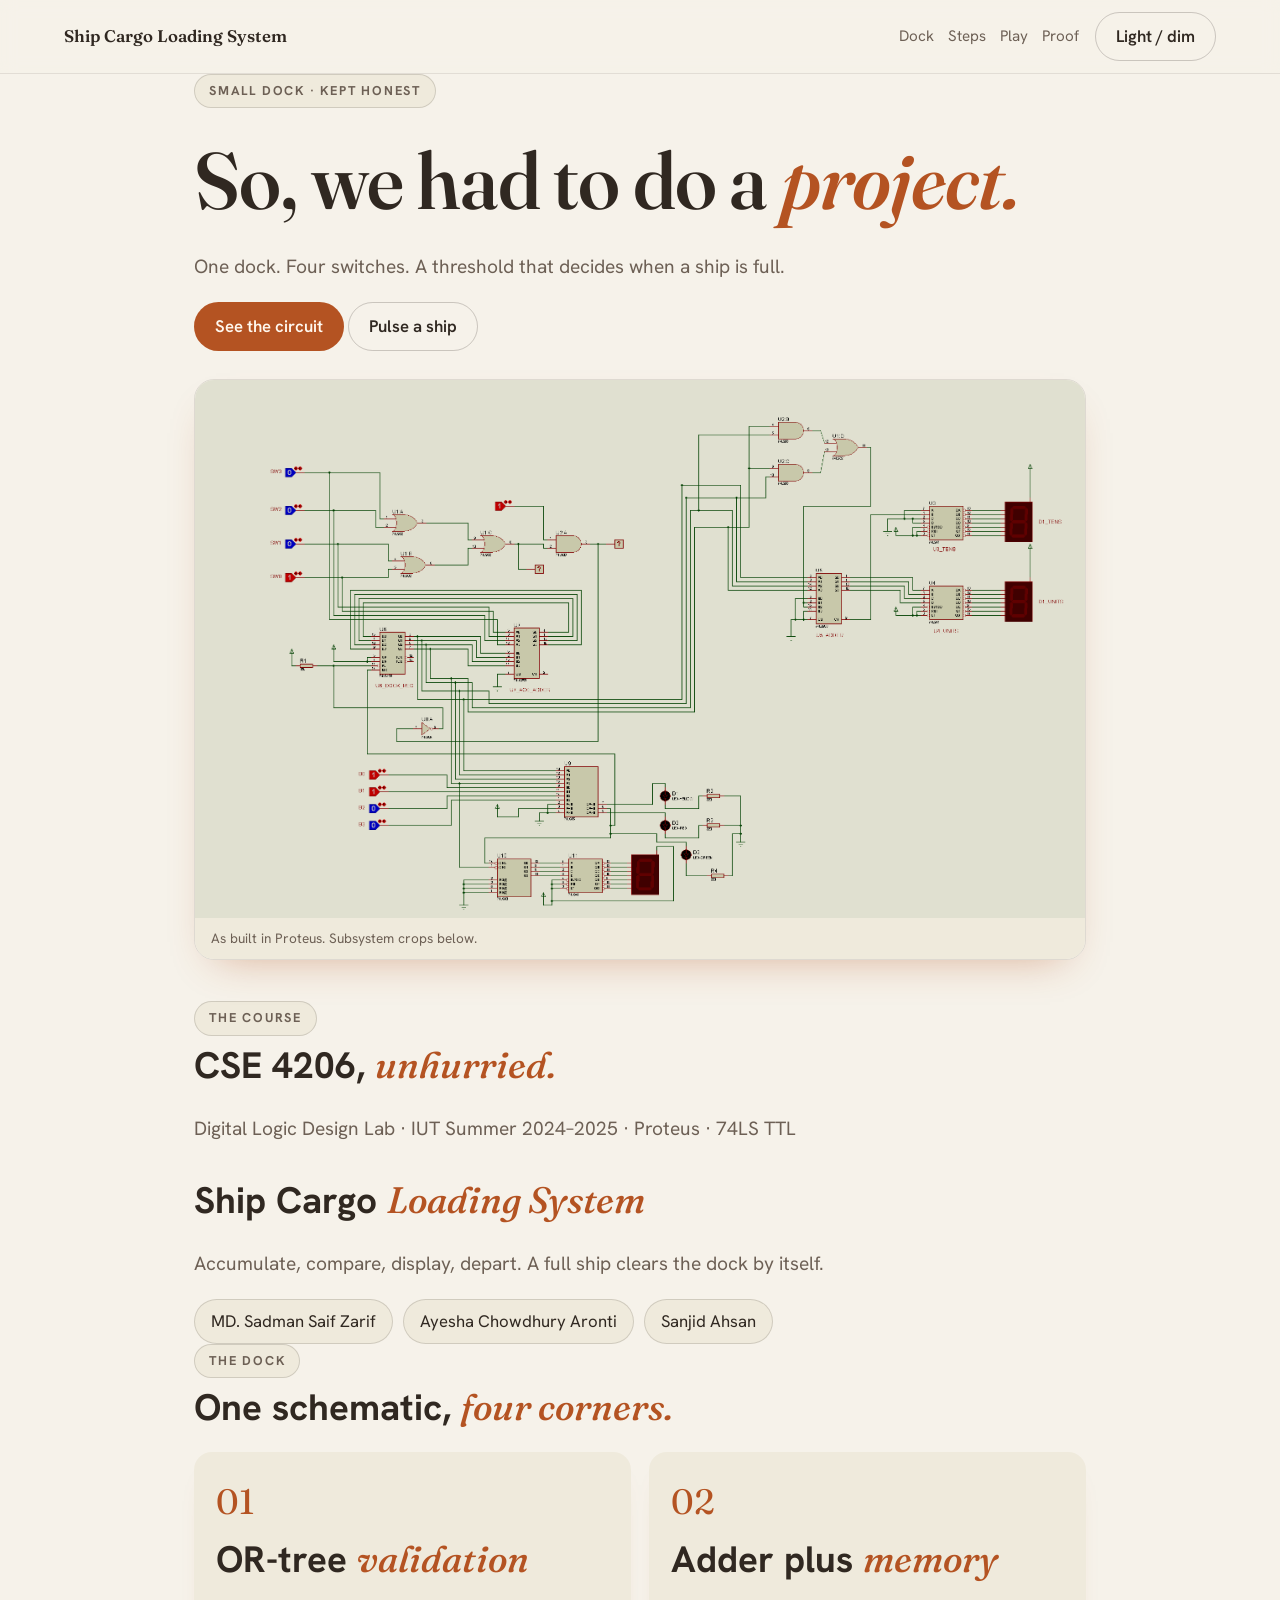
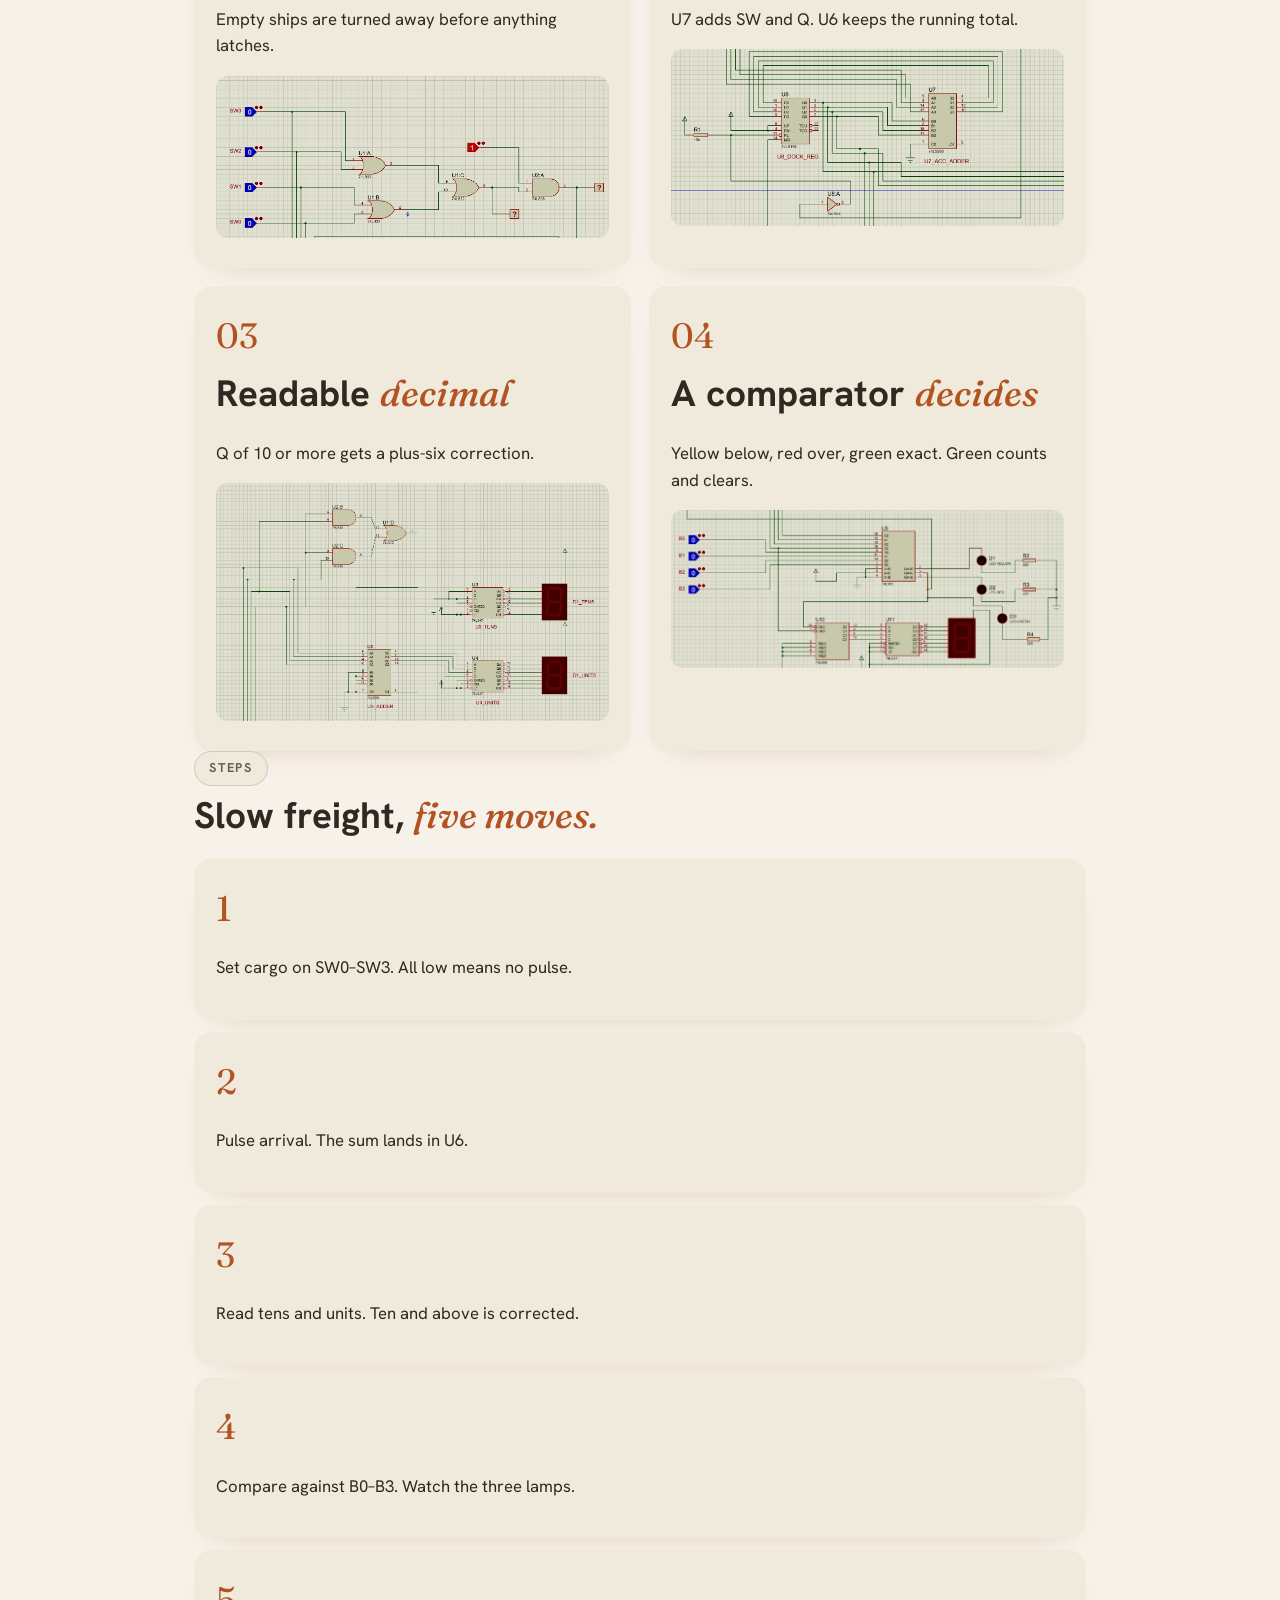
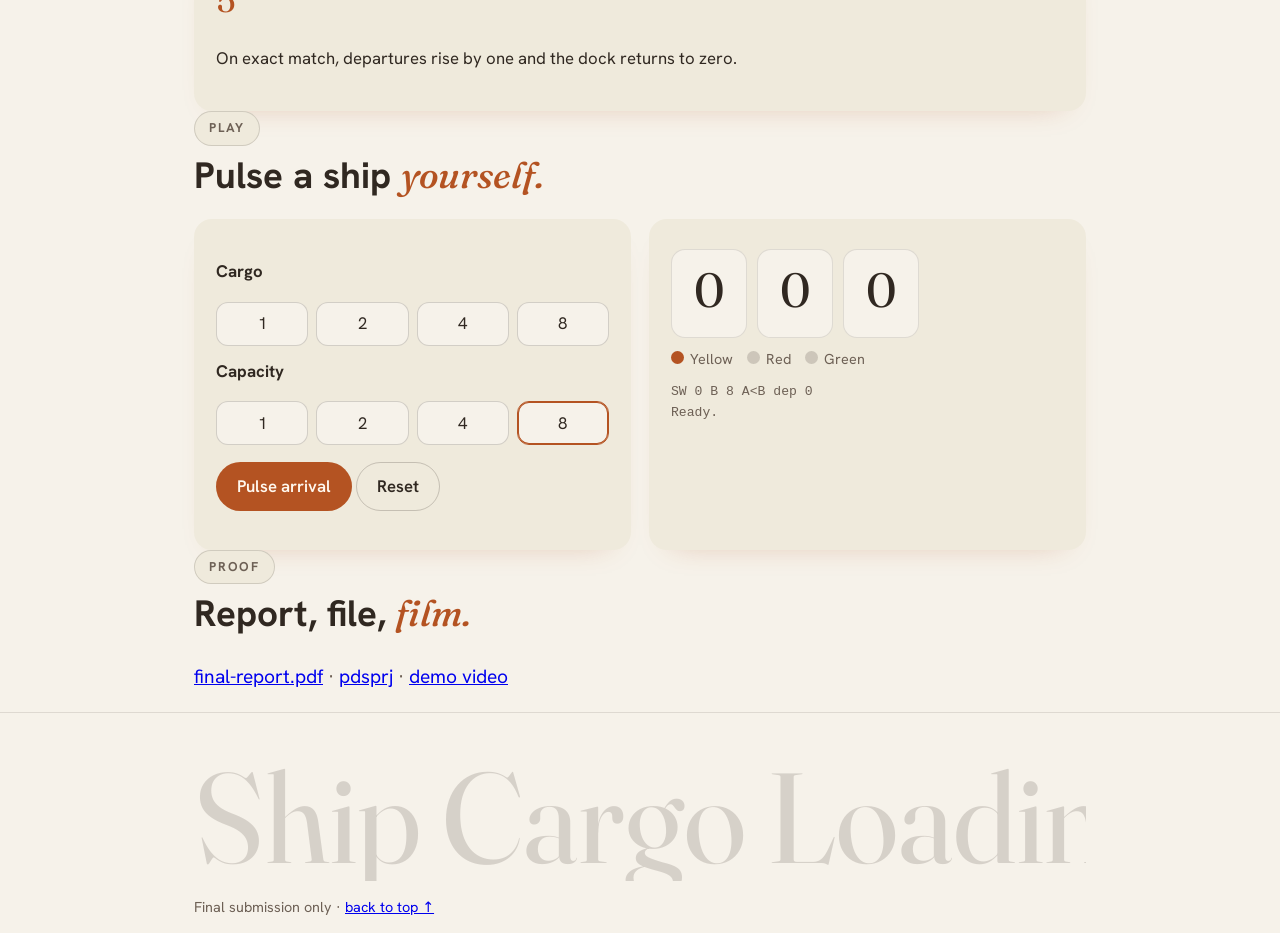
==== commit f81cd0d2: "Story: darken accent for AA, favicon H to S" ====
--- a/story/index.html
+++ b/story/index.html
@@ -11,13 +11,13 @@
 <meta property="og:description" content="Accumulate, compare, display, depart. A Proteus final build.">
 <meta property="og:type" content="website">
 <meta name="twitter:card" content="summary">
-<link rel="icon" href="data:image/svg+xml,%3Csvg xmlns='http://www.w3.org/2000/svg' viewBox='0 0 32 32'%3E%3Crect width='32' height='32' rx='8' fill='%23c2522b'/%3E%3Ctext x='16' y='22' font-size='16' text-anchor='middle' fill='%23f7f0e3' font-family='Georgia'%3EH%3C/text%3E%3C/svg%3E">
+<link rel="icon" href="data:image/svg+xml,%3Csvg xmlns='http://www.w3.org/2000/svg' viewBox='0 0 32 32'%3E%3Crect width='32' height='32' rx='8' fill='%23c2522b'/%3E%3Ctext x='16' y='22' font-size='16' text-anchor='middle' fill='%23f7f0e3' font-family='Georgia'%3ES%3C/text%3E%3C/svg%3E">
 <script>try{var t=localStorage.getItem('theme');if(!t)t=matchMedia('(prefers-color-scheme: dark)').matches?'dark':'light';document.documentElement.setAttribute('data-theme',t)}catch(e){}</script>
 <link rel="preconnect" href="https://fonts.googleapis.com">
 <link rel="preconnect" href="https://fonts.gstatic.com" crossorigin>
 <link href="https://fonts.googleapis.com/css2?family=Fraunces:ital,opsz,wght@0,9..144,500;0,9..144,600;1,9..144,500&family=Hanken+Grotesk:wght@400;500;600;700&display=swap" rel="stylesheet">
 <style>
-:root{--bg:hsl(44 38% 94%);--bg-surface:hsl(44 36% 90%);--text:hsl(28 18% 16%);--text-dim:hsl(28 12% 38%);--muted:hsl(30 14% 72%);--accent:hsl(20 65% 48%);--accent-dim:hsl(20 50% 38%);--accent-soft:hsl(20 70% 88%);--py:clamp(72px,10vw,128px);--px:clamp(20px,5vw,64px)}
+:root{--bg:hsl(44 38% 94%);--bg-surface:hsl(44 36% 90%);--text:hsl(28 18% 16%);--text-dim:hsl(28 12% 38%);--muted:hsl(30 14% 72%);--accent:hsl(20 68% 42%);--accent-dim:hsl(20 52% 34%);--accent-soft:hsl(20 70% 88%);--py:clamp(72px,10vw,128px);--px:clamp(20px,5vw,64px)}
 :root[data-theme="dark"]{--bg:hsl(28 12% 10%);--bg-surface:hsl(28 12% 14%);--text:hsl(40 30% 88%);--text-dim:hsl(36 16% 66%);--muted:hsl(28 10% 32%);--accent:hsl(20 72% 62%);--accent-dim:hsl(20 60% 52%);--accent-soft:hsl(20 45% 22%)}
 html{scrollbar-width:thin;scrollbar-color:var(--accent-dim) var(--bg)}
 html::-webkit-scrollbar{width:8px}html::-webkit-scrollbar-track{background:var(--bg)}html::-webkit-scrollbar-thumb{background:var(--accent-dim);border-radius:8px}html::-webkit-scrollbar-thumb:hover{background:var(--accent)}
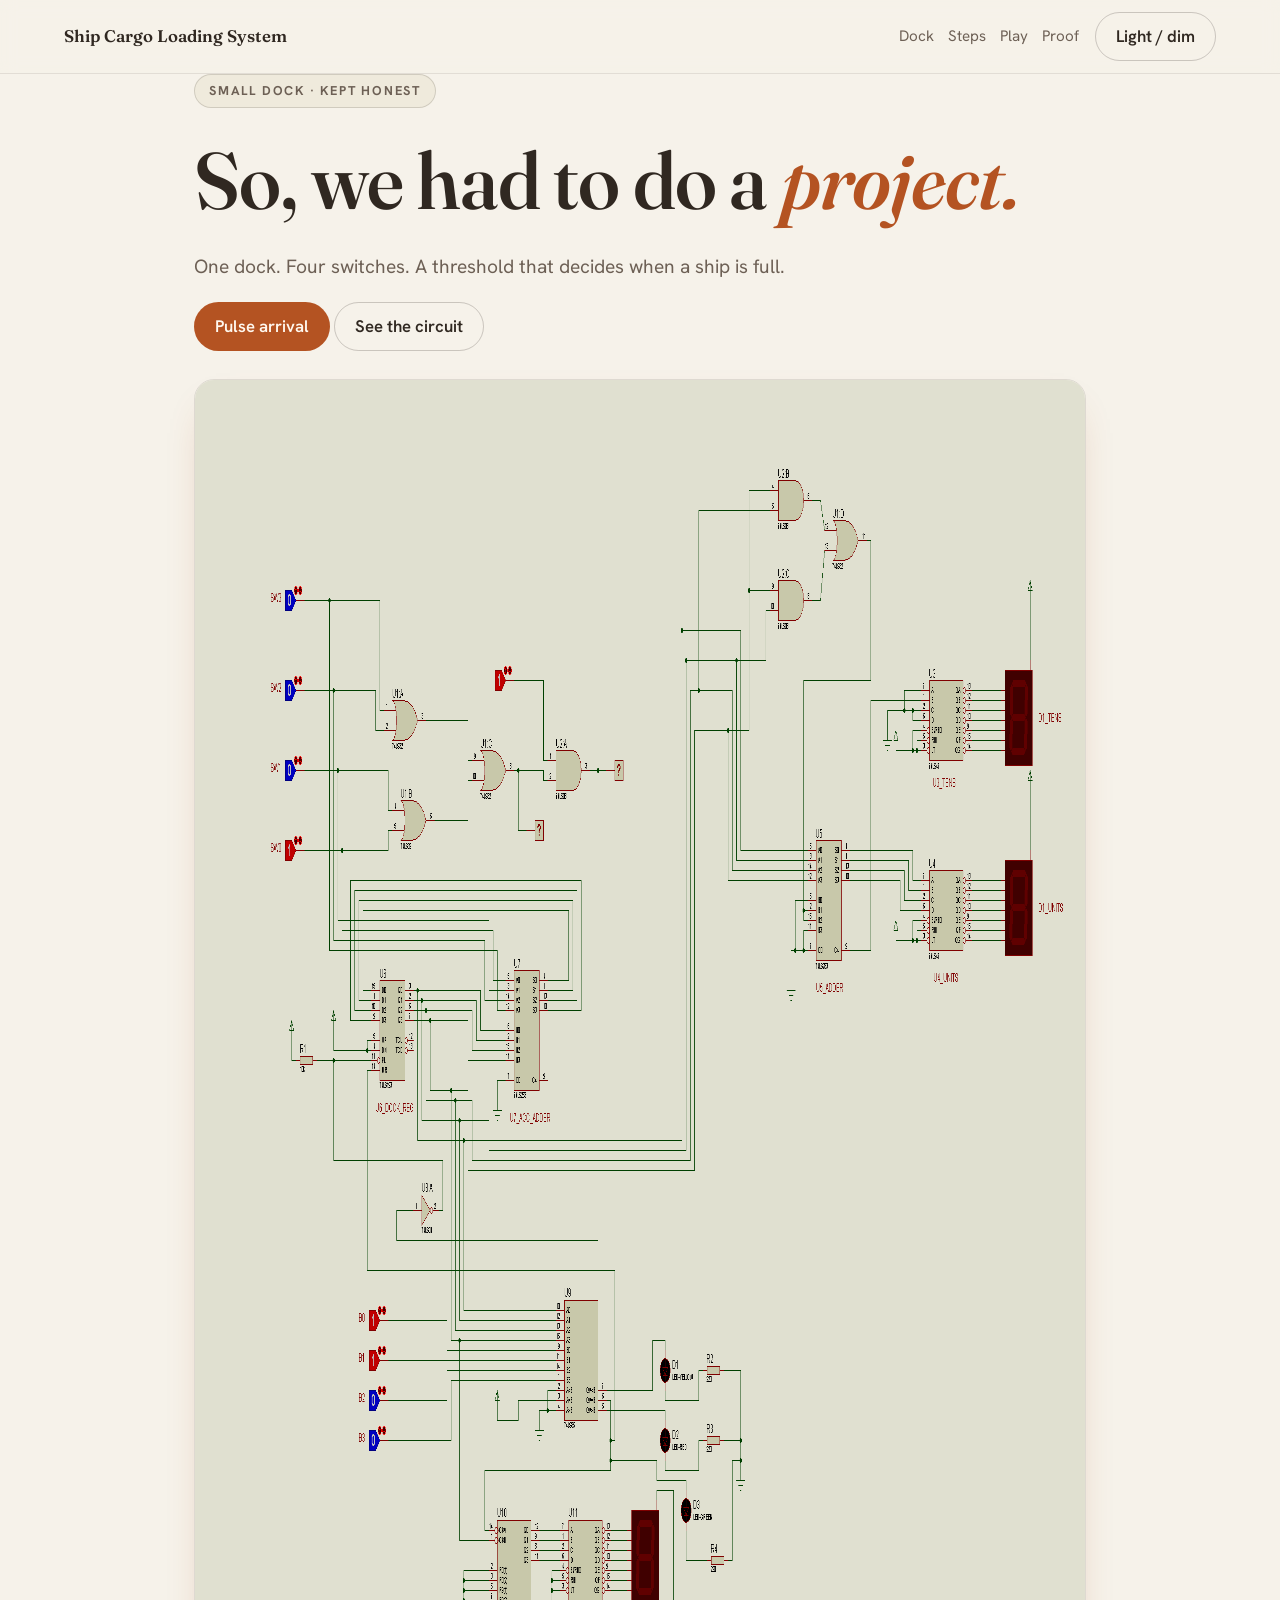
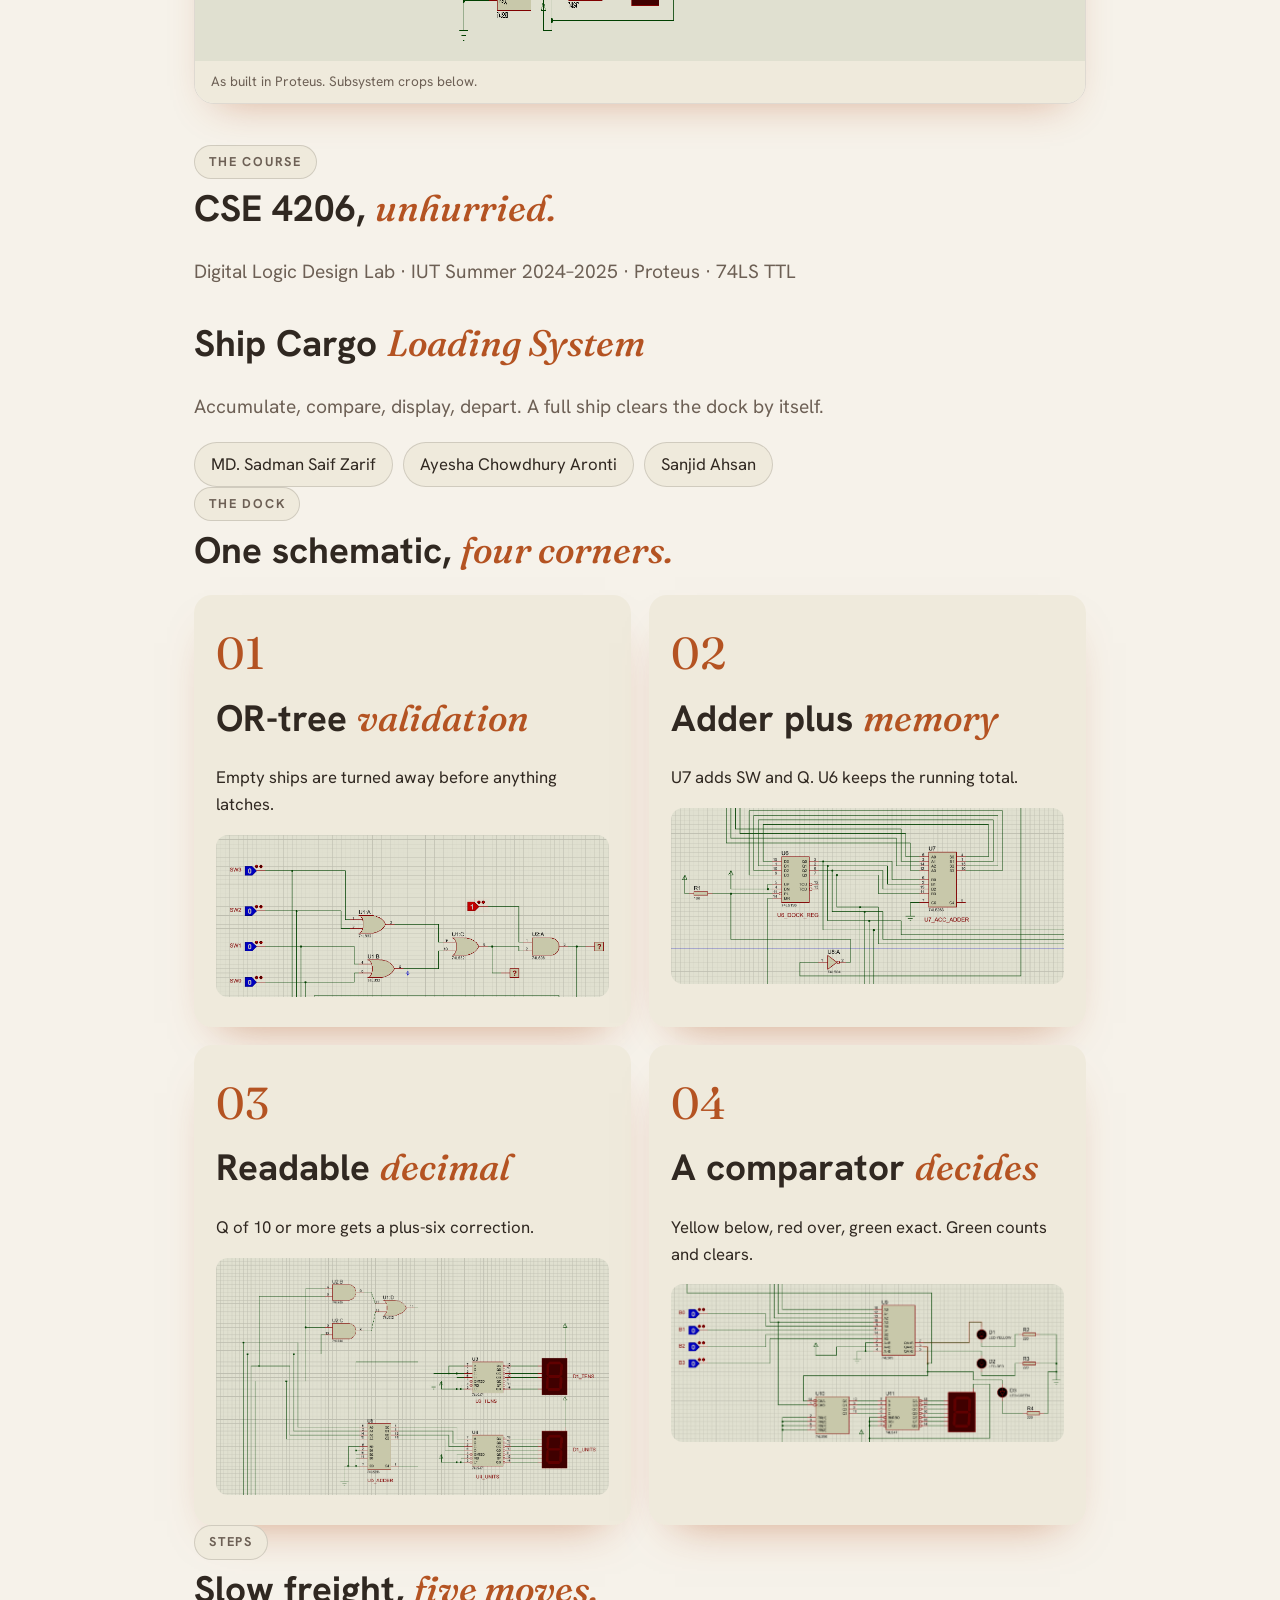
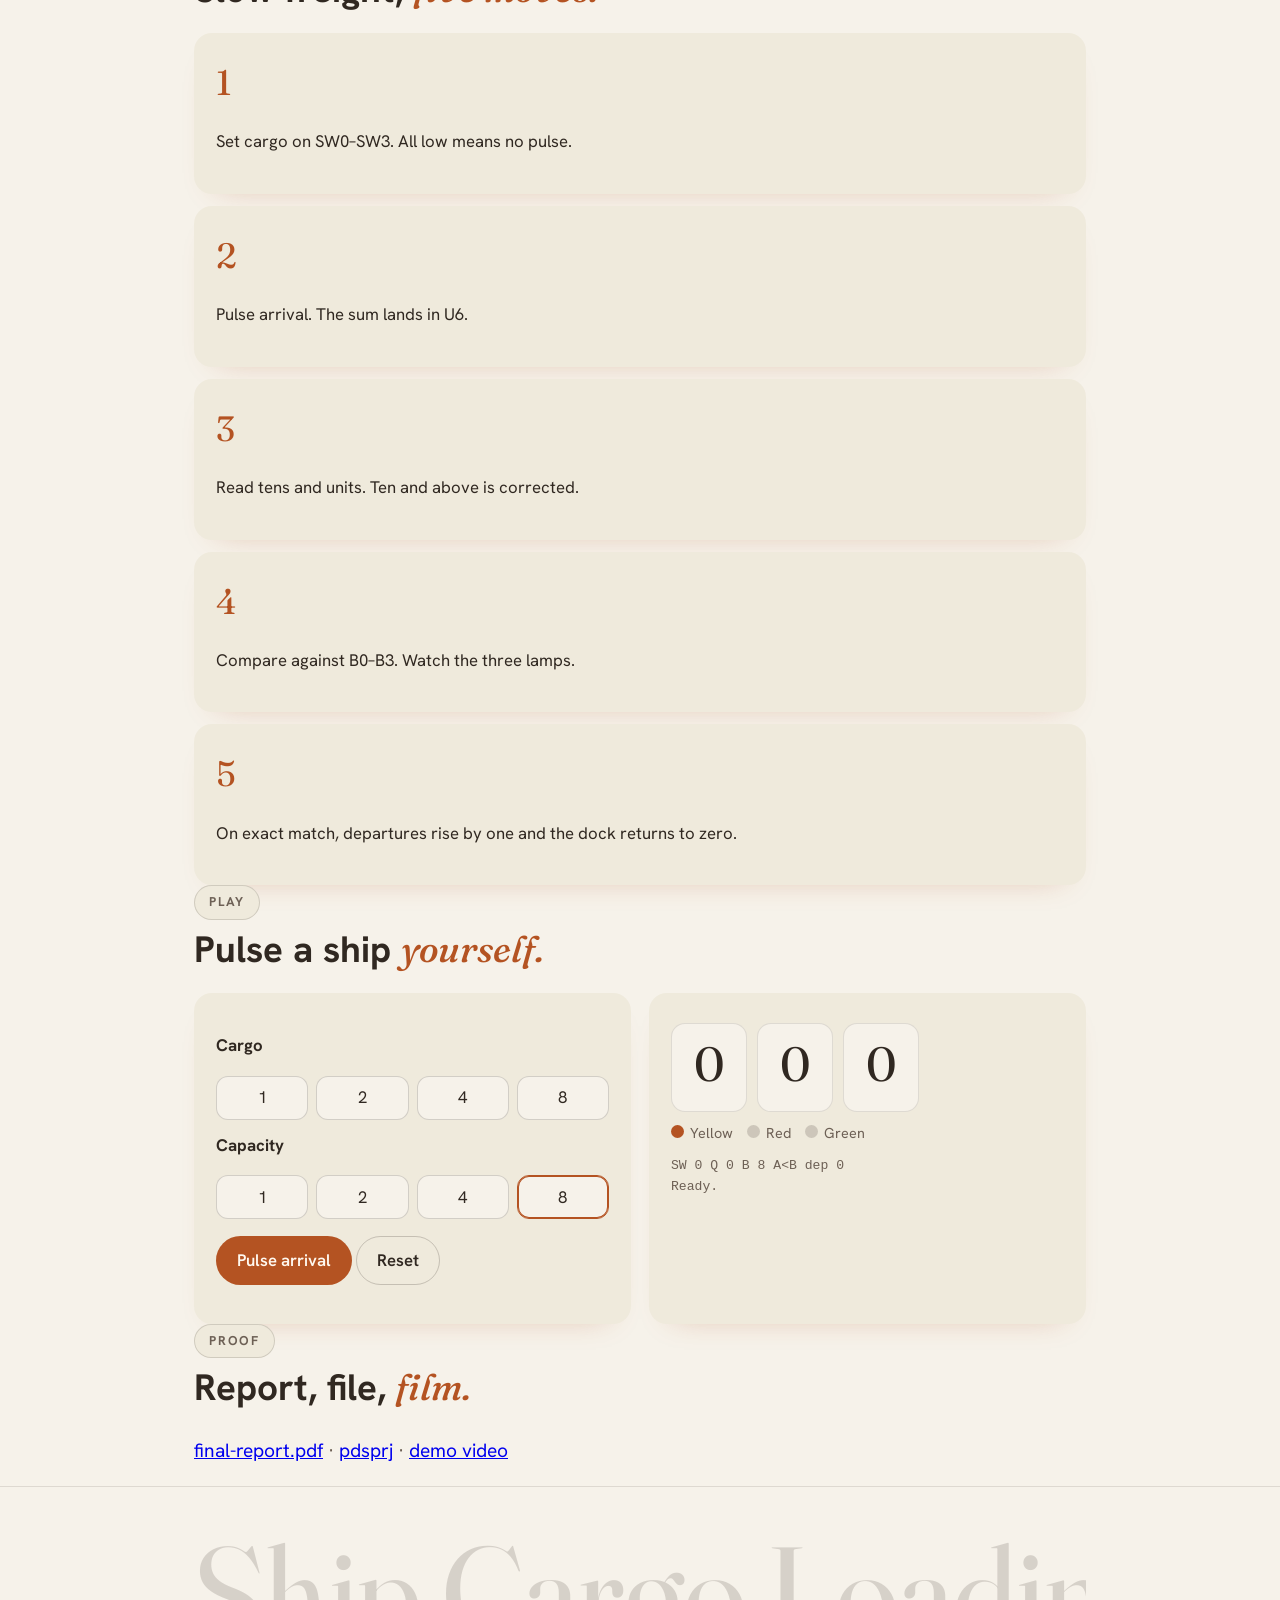
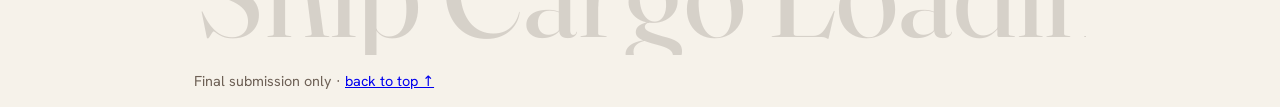
==== commit 35db8d13: "style(story): refine page through full impeccable pass" ====
--- a/story/index.html
+++ b/story/index.html
@@ -2,7 +2,7 @@
 <html lang="en" data-theme="light">
 <head>
 <meta charset="utf-8">
-<meta name="viewport" content="width=device-width,initial-scale=1">
+<meta name="viewport" content="width=device-width,initial-scale=1,viewport-fit=cover">
 <title>Ship Cargo Loading System — a small dock story</title>
 <meta name="description" content="A warm walkthrough of a student dock circuit: accumulate, compare, display, depart.">
 <meta name="theme-color" content="#f3ecdd">
@@ -15,7 +15,7 @@
 <script>try{var t=localStorage.getItem('theme');if(!t)t=matchMedia('(prefers-color-scheme: dark)').matches?'dark':'light';document.documentElement.setAttribute('data-theme',t)}catch(e){}</script>
 <link rel="preconnect" href="https://fonts.googleapis.com">
 <link rel="preconnect" href="https://fonts.gstatic.com" crossorigin>
-<link href="https://fonts.googleapis.com/css2?family=Fraunces:ital,opsz,wght@0,9..144,500;0,9..144,600;1,9..144,500&family=Hanken+Grotesk:wght@400;500;600;700&display=swap" rel="stylesheet">
+<link href="https://fonts.googleapis.com/css2?family=Fraunces:ital,opsz,wght@0,9..144,500;0,9..144,600;1,9..144,500&family=Hanken+Grotesk:wght@400;500;700&display=swap" rel="stylesheet">
 <style>
 :root{--bg:hsl(44 38% 94%);--bg-surface:hsl(44 36% 90%);--text:hsl(28 18% 16%);--text-dim:hsl(28 12% 38%);--muted:hsl(30 14% 72%);--accent:hsl(20 68% 42%);--accent-dim:hsl(20 52% 34%);--accent-soft:hsl(20 70% 88%);--py:clamp(72px,10vw,128px);--px:clamp(20px,5vw,64px)}
 :root[data-theme="dark"]{--bg:hsl(28 12% 10%);--bg-surface:hsl(28 12% 14%);--text:hsl(40 30% 88%);--text-dim:hsl(36 16% 66%);--muted:hsl(28 10% 32%);--accent:hsl(20 72% 62%);--accent-dim:hsl(20 60% 52%);--accent-soft:hsl(20 45% 22%)}
@@ -30,17 +30,23 @@
 nav{display:flex;gap:14px;margin-left:auto;font-size:.95rem}
 nav a{color:var(--text-dim);text-decoration:none}
 nav a:hover{color:var(--accent)}
-.btn{font:inherit;font-weight:600;border-radius:999px;padding:10px 20px;min-height:44px;cursor:pointer;border:1px solid transparent;text-decoration:none;display:inline-block}
+.btn{font:inherit;font-weight:600;border-radius:999px;padding:10px 20px;min-height:44px;cursor:pointer;border:1px solid transparent;text-decoration:none;display:inline-block;transition:transform .15s ease-out,box-shadow .2s ease-out}
+.btn:active{transform:scale(.97)}
 .btn-p{background:var(--accent);color:#fff8ef}
+.sw{font:inherit;min-height:44px;border-radius:12px;border:1px solid color-mix(in srgb,var(--text) 18%,transparent);background:var(--bg);color:var(--text);cursor:pointer;transition:transform .12s ease-out}
+.sw:active{transform:scale(.97)}
 .btn-s{background:transparent;border-color:color-mix(in srgb,var(--text) 22%,transparent);color:var(--text)}
 .btn:focus-visible,.sw:focus-visible{outline:2px solid var(--accent);outline-offset:2px}
-.wrap{max-width:1020px;margin:0 auto;padding:0 var(--px)}
+.wrap{max-width:1020px;margin:0 auto;padding:0 max(var(--px),env(safe-area-inset-left)) 0 max(var(--px),env(safe-area-inset-right))}
 section{padding:var(--py) 0}
 .eyebrow{font-size:.8rem;font-weight:700;letter-spacing:.14em;text-transform:uppercase;color:var(--text-dim);display:inline-block;border:1px solid color-mix(in srgb,var(--text) 16%,transparent);border-radius:999px;padding:6px 14px;background:var(--bg-surface)}
-h1{font-family:Fraunces,Georgia,serif;font-weight:560;letter-spacing:-.01em;line-height:1;font-size:clamp(2.8rem,7vw,5rem);margin:.4em 0}
-h2{font-family:"Hanken Grotesk",system-ui,sans-serif;font-weight:700;font-size:clamp(1.6rem,3.4vw,2.3rem);margin:0 0 .4em}
+h1{font-family:Fraunces,Georgia,serif;font-weight:560;letter-spacing:-.01em;line-height:1;font-size:clamp(2.8rem,7vw,5rem);margin:.4em 0;text-wrap:balance}
+h2{font-family:"Hanken Grotesk",system-ui,sans-serif;font-weight:700;font-size:clamp(1.6rem,3.4vw,2.3rem);margin:0 0 .4em;text-wrap:balance}
 h2 em{font-family:Fraunces,Georgia,serif;font-style:italic;font-weight:500;color:var(--accent)}
 .lead{font-size:1.2rem;color:var(--text-dim);max-width:58ch}
+h1,h2,.lead,.cap{overflow-wrap:anywhere;hyphens:auto}
+img{max-width:100%}
+.grid2,.chips{min-width:0}
 .hero-visual{margin-top:28px;border-radius:20px;overflow:hidden;border:1px solid color-mix(in srgb,var(--text) 12%,transparent);box-shadow:0 18px 40px -22px color-mix(in srgb,var(--accent) 45%,transparent)}
 .hero-visual img{width:100%;display:block}
 .cap{font-size:.85rem;color:var(--text-dim);padding:10px 16px;background:var(--bg-surface)}
@@ -52,11 +58,18 @@
 @media(max-width:820px){.grid2{grid-template-columns:minmax(0,1fr)}}
 .card{background:var(--bg-surface);border-radius:18px;padding:22px;box-shadow:0 14px 30px -24px color-mix(in srgb,var(--accent) 40%,transparent)}
 .num{font-family:Fraunces,Georgia,serif;font-size:2.2rem;color:var(--accent)}
+#dock .card{box-shadow:0 22px 44px -26px color-mix(in srgb,var(--accent) 55%,transparent)}
+#dock .num{font-size:2.8rem}
+#dock .card img{transition:transform .25s ease-out}
+#dock .card:hover img{transform:scale(1.015)}
 .swrow{display:grid;grid-template-columns:repeat(4,minmax(0,1fr));gap:8px;margin-top:10px}
 .sw{font:inherit;min-height:44px;border-radius:12px;border:1px solid color-mix(in srgb,var(--text) 18%,transparent);background:var(--bg);color:var(--text);cursor:pointer}
 .sw[aria-pressed="true"]{border-color:var(--accent);box-shadow:0 0 0 1px var(--accent) inset}
 .digits{display:flex;gap:10px;margin-top:8px}
-.dg{font-family:Fraunces,Georgia,serif;font-size:3rem;min-width:76px;text-align:center;background:var(--bg);border-radius:14px;padding:2px 0 8px;border:1px solid color-mix(in srgb,var(--text) 12%,transparent)}
+::selection{background:var(--accent);color:#fff8ef}
+.dg{font-family:Fraunces,Georgia,serif;font-size:3rem;min-width:76px;text-align:center;background:var(--bg);border-radius:14px;padding:2px 0 8px;border:1px solid color-mix(in srgb,var(--text) 12%,transparent);font-variant-numeric:tabular-nums}
+.dg.hot{box-shadow:0 0 0 2px var(--accent)}
+::selection{background:var(--accent);color:#fff8ef}
 .leds{display:flex;gap:14px;margin-top:10px;font-size:.9rem;color:var(--text-dim)}
 .dot{width:13px;height:13px;border-radius:50%;background:color-mix(in srgb,var(--text) 18%,transparent);display:inline-block;margin-right:6px}
 .on-y{background:var(--accent)}.on-r{background:#c23b2e}.on-g{background:#4a7c59}
@@ -65,7 +78,9 @@
 .wordmark{font-family:Fraunces,Georgia,serif;font-size:clamp(3rem,12vw,8rem);line-height:1;color:color-mix(in srgb,var(--text) 16%,transparent);white-space:nowrap;overflow:hidden}
 @media not (prefers-reduced-motion: reduce){.hero-a{opacity:0;transform:translateY(24px);filter:blur(5px);animation:rise .9s ease-out forwards}.hero-a:nth-child(2){animation-delay:.16s}.hero-a:nth-child(3){animation-delay:.32s}.hero-v{opacity:0;transform:translateY(20px) scale(.96);filter:blur(5px);animation:rise 1s ease-out .5s forwards}.scrollcue{animation:bob 2.4s ease-out 1.4s infinite}.reveal-item{opacity:.001;transform:translateY(18px);filter:blur(5px);transition:opacity .5s ease-out,transform .5s ease-out,filter .5s ease-out}.reveal-item.on{opacity:1;transform:none;filter:none}}
 @keyframes rise{to{opacity:1;transform:none;filter:none}}
-@media (prefers-reduced-motion: reduce){.reveal-item{opacity:1!important;transform:none!important;filter:none!important;transition:none!important}.scrollcue,.hero-a,.hero-v{animation:none!important;opacity:1!important;transform:none!important;filter:none!important}}
+@media (prefers-reduced-motion: reduce){.reveal-item{opacity:1!important;transform:none!important;filter:none!important;transition:none!important}.scrollcue,.hero-a,.hero-v{animation:none!important;opacity:1!important;transform:none!important;filter:none!important}.btn:active,.sw:active,#dock .card:hover img{transform:none!important}}
+@media (prefers-contrast: more){.btn-p{outline:2px solid var(--text);outline-offset:2px}.sw[aria-pressed="true"]{outline:2px solid var(--text);outline-offset:1px}}
+@media (hover:none){#dock .card:hover img{transform:none}}
 ::view-transition-new(root){animation:none}
 </style>
 </head>
@@ -76,8 +91,8 @@
 <div class="hero-a eyebrow">SMALL DOCK · KEPT HONEST</div>
 <h1 id="h1" class="hero-a">So, we had to do a <em style="font-style:italic;color:var(--accent)">project.</em></h1>
 <p class="lead hero-a">One dock. Four switches. A threshold that decides when a ship is full.</p>
-<p class="hero-a"><a class="btn btn-p" href="#dock">See the circuit</a> <a class="btn btn-s" href="#play">Pulse a ship</a></p>
-<figure class="hero-visual hero-v" style="margin:28px 0 0"><img src="../hardware/screenshots/full-schematic.png" alt="Final Proteus schematic"><figcaption class="cap">As built in Proteus. Subsystem crops below.</figcaption></figure>
+<p class="hero-a"><a class="btn btn-p" href="#play">Pulse arrival</a> <a class="btn btn-s" href="#dock">See the circuit</a></p>
+<figure class="hero-visual hero-v" style="margin:28px 0 0"><img src="../hardware/screenshots/full-schematic.png" alt="Final Proteus schematic" width="2121" height="1281" loading="lazy" decoding="async" onerror="this.style.display='none'"><figcaption class="cap">As built in Proteus. Subsystem crops below.</figcaption></figure>
 <div class="scrollcue hero-v">scroll gently ↓</div>
 </section>
 <section class="wrap" aria-labelledby="h-course"><div class="reveal-item eyebrow">THE COURSE</div><h2 id="h-course">CSE 4206, <em>unhurried.</em></h2><p class="lead reveal-item">Digital Logic Design Lab · IUT Summer 2024–2025 · Proteus · 74LS TTL</p>
@@ -85,10 +100,10 @@
 <p class="lead reveal-item">Accumulate, compare, display, depart. A full ship clears the dock by itself.</p>
 <div class="chips reveal-item"><span>MD. Sadman Saif Zarif</span><span>Ayesha Chowdhury Aronti</span><span>Sanjid Ahsan</span></div></section>
 <section class="wrap" id="dock" aria-labelledby="h-dock"><div class="reveal-item eyebrow">THE DOCK</div><h2 id="h-dock">One schematic, <em>four corners.</em></h2><div class="grid2">
-<div class="card reveal-item"><div class="num">01</div><h2>OR-tree <em>validation</em></h2><p>Empty ships are turned away before anything latches.</p><img src="../hardware/screenshots/01-input-validation.png" alt="Input validation" style="width:100%;border-radius:12px"></div>
-<div class="card reveal-item"><div class="num">02</div><h2>Adder plus <em>memory</em></h2><p>U7 adds SW and Q. U6 keeps the running total.</p><img src="../hardware/screenshots/02-accumulator.png" alt="Accumulator" style="width:100%;border-radius:12px"></div>
-<div class="card reveal-item"><div class="num">03</div><h2>Readable <em>decimal</em></h2><p>Q of 10 or more gets a plus-six correction.</p><img src="../hardware/screenshots/03-bcd-display.png" alt="BCD display" style="width:100%;border-radius:12px"></div>
-<div class="card reveal-item"><div class="num">04</div><h2>A comparator <em>decides</em></h2><p>Yellow below, red over, green exact. Green counts and clears.</p><img src="../hardware/screenshots/04-comparator-counter.png" alt="Comparator" style="width:100%;border-radius:12px"></div>
+<div class="card reveal-item"><div class="num">01</div><h2>OR-tree <em>validation</em></h2><p>Empty ships are turned away before anything latches.</p><img src="../hardware/screenshots/01-input-validation.png" alt="Input validation" style="width:100%;border-radius:12px" loading="lazy" decoding="async" onerror="this.style.display='none'"></div>
+<div class="card reveal-item"><div class="num">02</div><h2>Adder plus <em>memory</em></h2><p>U7 adds SW and Q. U6 keeps the running total.</p><img src="../hardware/screenshots/02-accumulator.png" alt="Accumulator" style="width:100%;border-radius:12px" loading="lazy" decoding="async" onerror="this.style.display='none'"></div>
+<div class="card reveal-item"><div class="num">03</div><h2>Readable <em>decimal</em></h2><p>Q of 10 or more gets a plus-six correction.</p><img src="../hardware/screenshots/03-bcd-display.png" alt="BCD display" style="width:100%;border-radius:12px" loading="lazy" decoding="async" onerror="this.style.display='none'"></div>
+<div class="card reveal-item"><div class="num">04</div><h2>A comparator <em>decides</em></h2><p>Yellow below, red over, green exact. Green counts and clears.</p><img src="../hardware/screenshots/04-comparator-counter.png" alt="Comparator" style="width:100%;border-radius:12px" loading="lazy" decoding="async" onerror="this.style.display='none'"></div>
 </div></section>
 <section class="wrap" id="steps" aria-labelledby="h-steps"><div class="reveal-item eyebrow">STEPS</div><h2 id="h-steps">Slow freight, <em>five moves.</em></h2>
 <div class="card reveal-item"><div class="num">1</div><p>Set cargo on SW0–SW3. All low means no pulse.</p></div>
@@ -113,11 +128,11 @@
 var Q=0,dep=0,SW=[0,0,0,0],BV=[0,0,0,1];
 function w(){return SW[0]+SW[1]*2+SW[2]*4+SW[3]*8}function bv(){return BV[0]+BV[1]*2+BV[2]*4+BV[3]*8}
 function $(id){return document.getElementById(id)}
-function render(m){var B=bv(),t=Q>=10?1:0,u=Q>=10?Q-10:Q,c=Q<B?'A<B':Q>B?'A>B':'A=B';$('t').textContent=t;$('u').textContent=u;$('c').textContent=dep;$('ly').className='dot'+(c==='A<B'?' on-y':'');$('lr').className='dot'+(c==='A>B'?' on-r':'');$('lg').className='dot'+(c==='A=B'?' on-g':'');$('trace').textContent='SW '+Q+' B '+B+' '+c+' dep '+dep+(m?'\n'+m:'');}
+function render(m){var B=bv(),S=w(),t=Q>=10?1:0,u=Q>=10?Q-10:Q,c=Q<B?'A<B':Q>B?'A>B':'A=B';$('t').textContent=t;$('u').textContent=u;$('c').textContent=dep;$('ly').className='dot'+(c==='A<B'?' on-y':'');$('lr').className='dot'+(c==='A>B'?' on-r':'');$('lg').className='dot'+(c==='A=B'?' on-g':'');$('trace').textContent='SW '+S+' Q '+Q+' B '+B+' '+c+' dep '+dep+(m?'\n'+m:'');}
 function sync(){for(var i=0;i<4;i++){$('s'+i).setAttribute('aria-pressed',SW[i]?'true':'false');$('b'+i).setAttribute('aria-pressed',BV[i]?'true':'false');}}
 for(var i=0;i<4;i++)(function(i){$('s'+i).onclick=function(){SW[i]^=1;sync();render();};$('b'+i).onclick=function(){BV[i]^=1;sync();render();};})(i);
 sync();render('Ready.');
-$('go').onclick=function(){var c=w();if(!c){render('Empty ship rejected.');return;}Q=(Q+c)%16;var B=bv();if(Q===B){dep=(dep+1)%10;var q=Q;Q=0;render('Full ship: '+q+'->00, count '+dep);}else render('Loaded '+c+' -> '+Q);};
+$('go').onclick=function(){var c=w();if(!c){render('Empty ship rejected.');return;}Q=(Q+c)%16;var B=bv();if(Q===B){dep=(dep+1)%10;var q=Q;Q=0;render('Full ship: '+q+'->00, count '+dep);var d=$('c');d.classList.add('hot');setTimeout(function(){d.classList.remove('hot')},1200);}else render('Loaded '+c+' -> '+Q);};
 $('rs').onclick=function(){Q=0;dep=0;render('Reset.');};
 })();</script>
 </body>
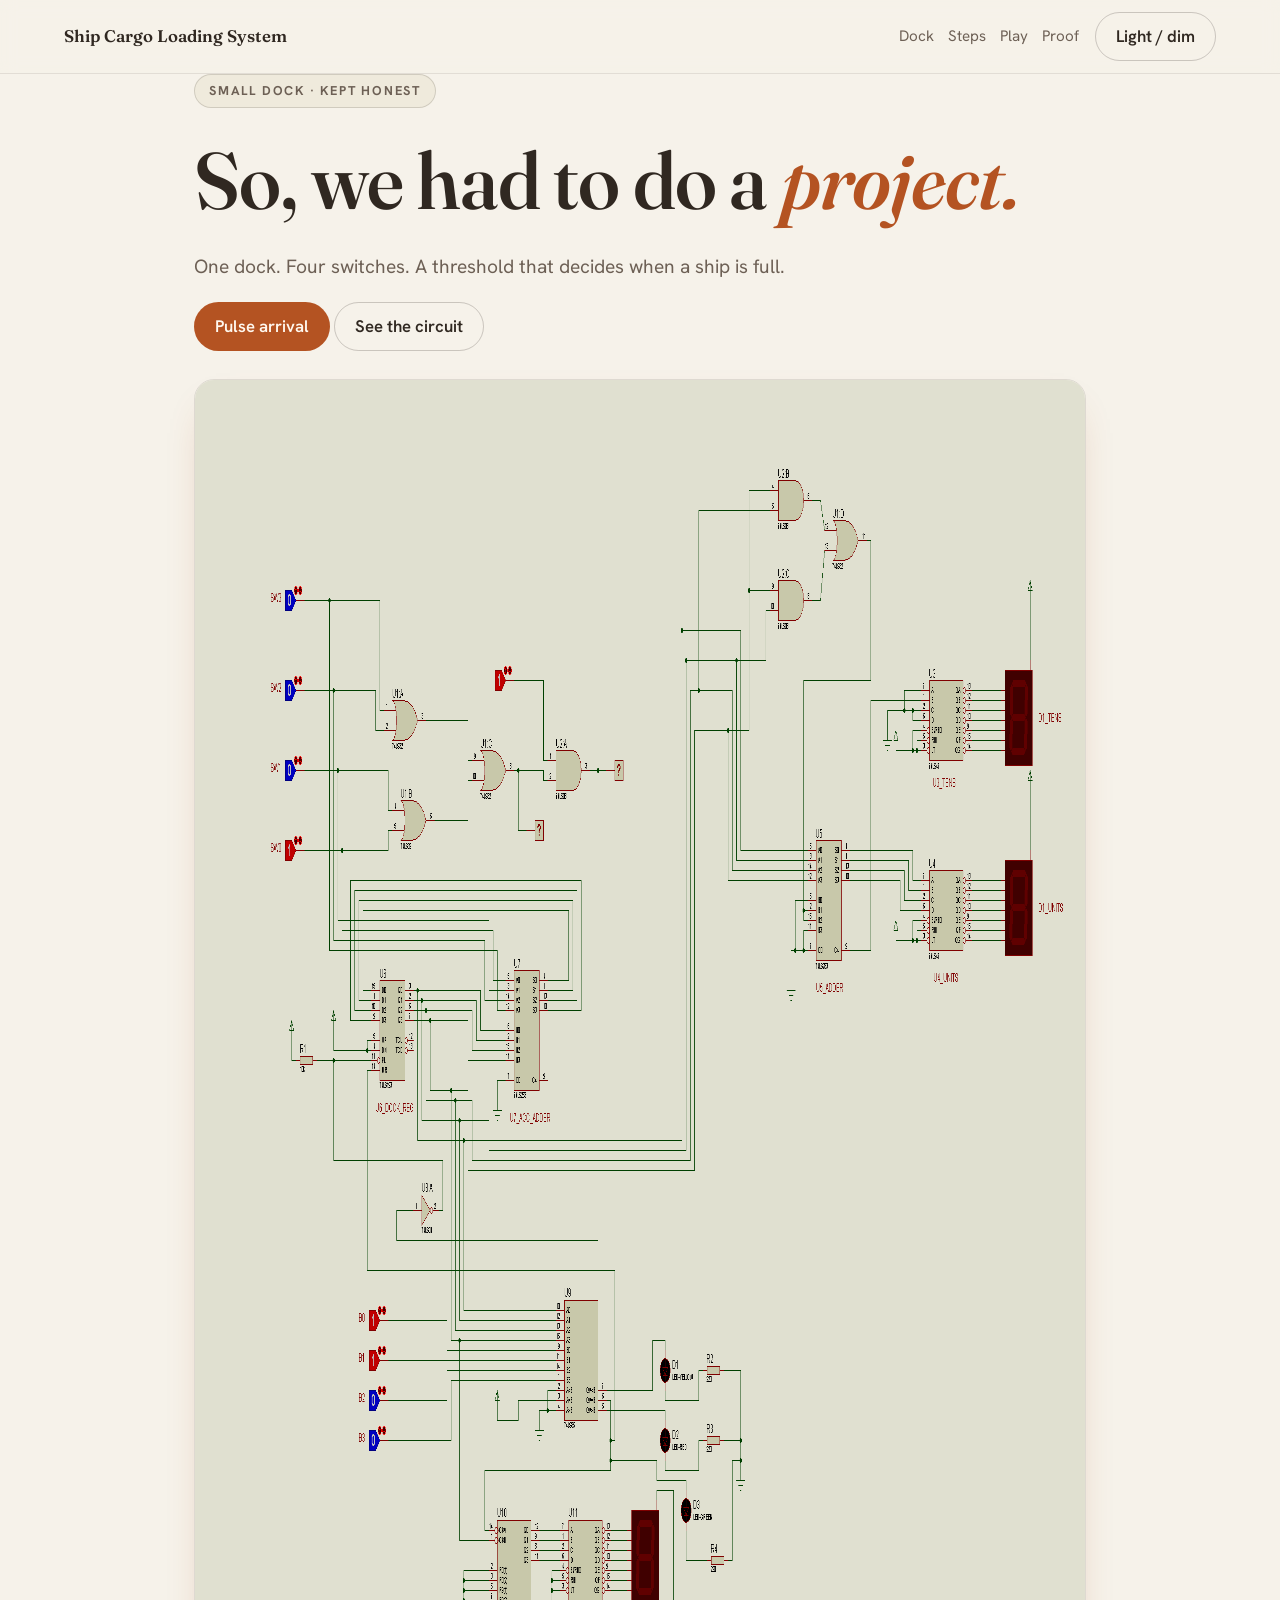
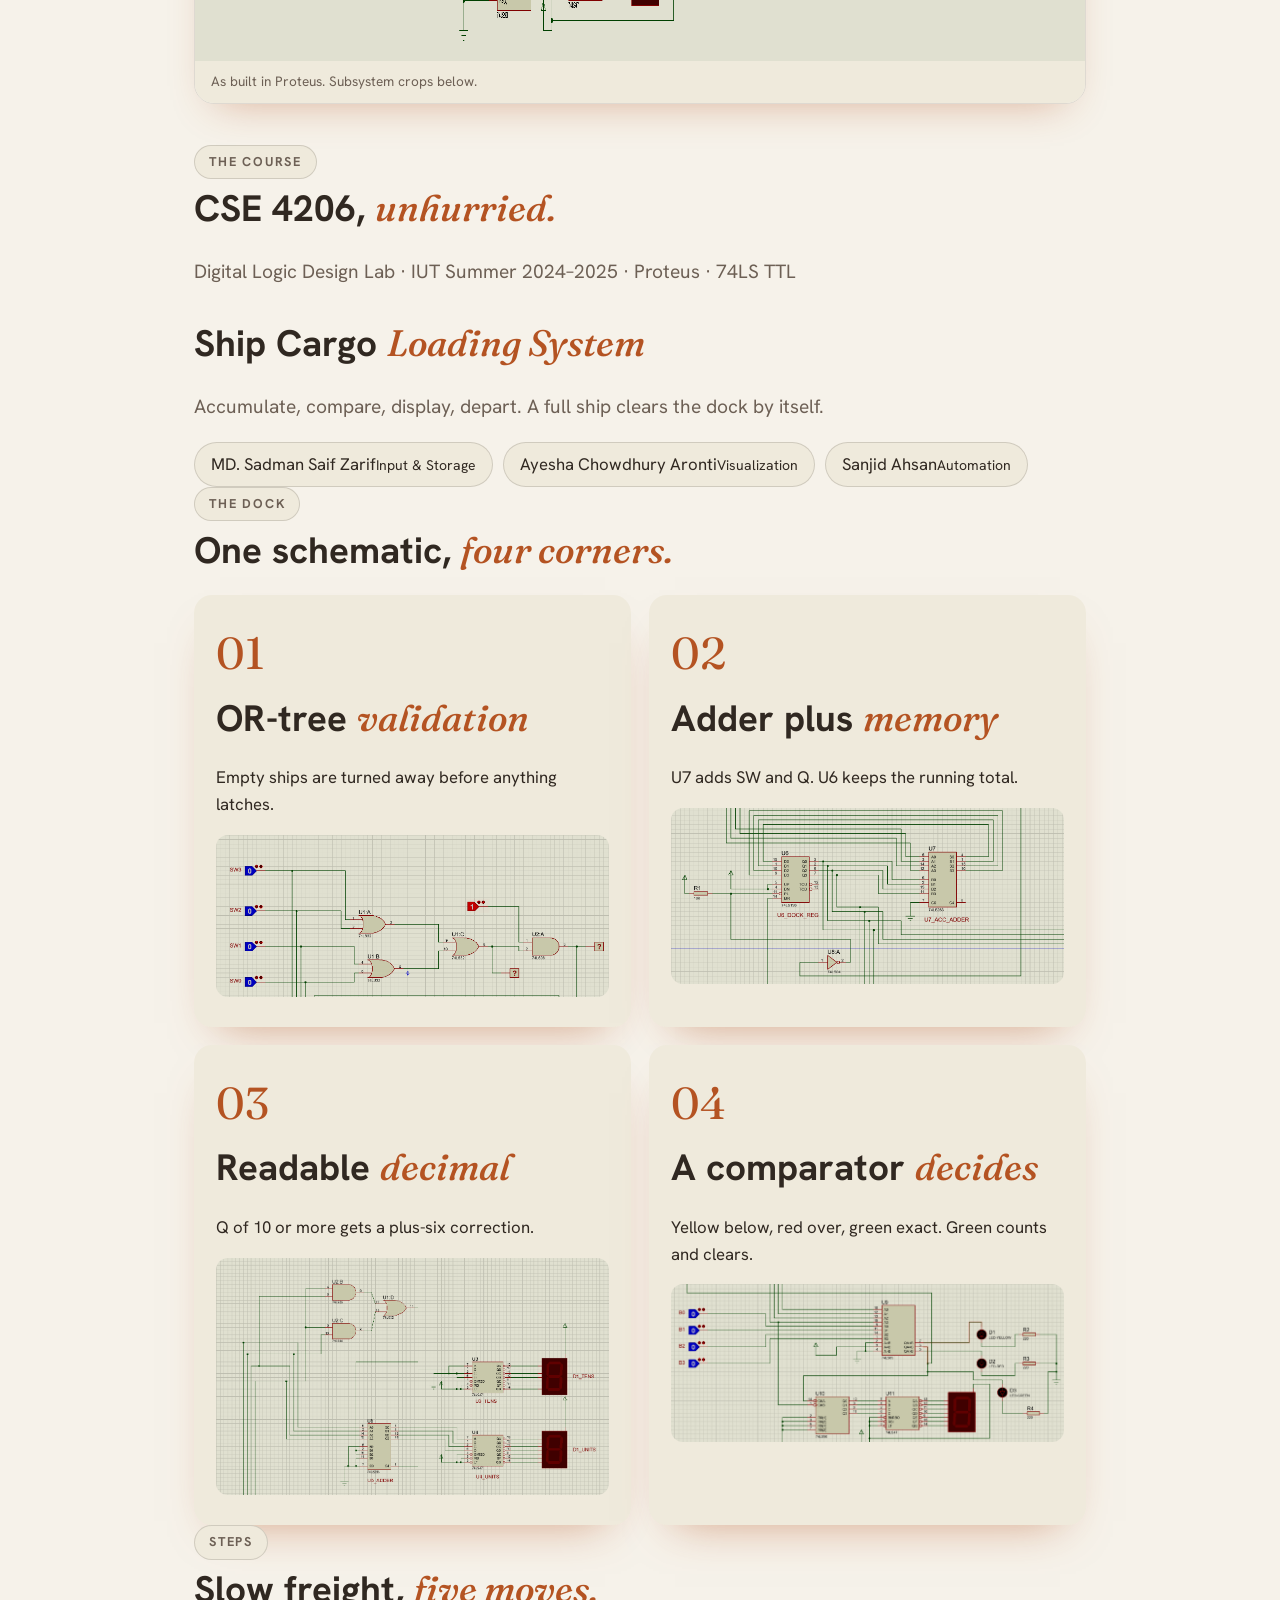
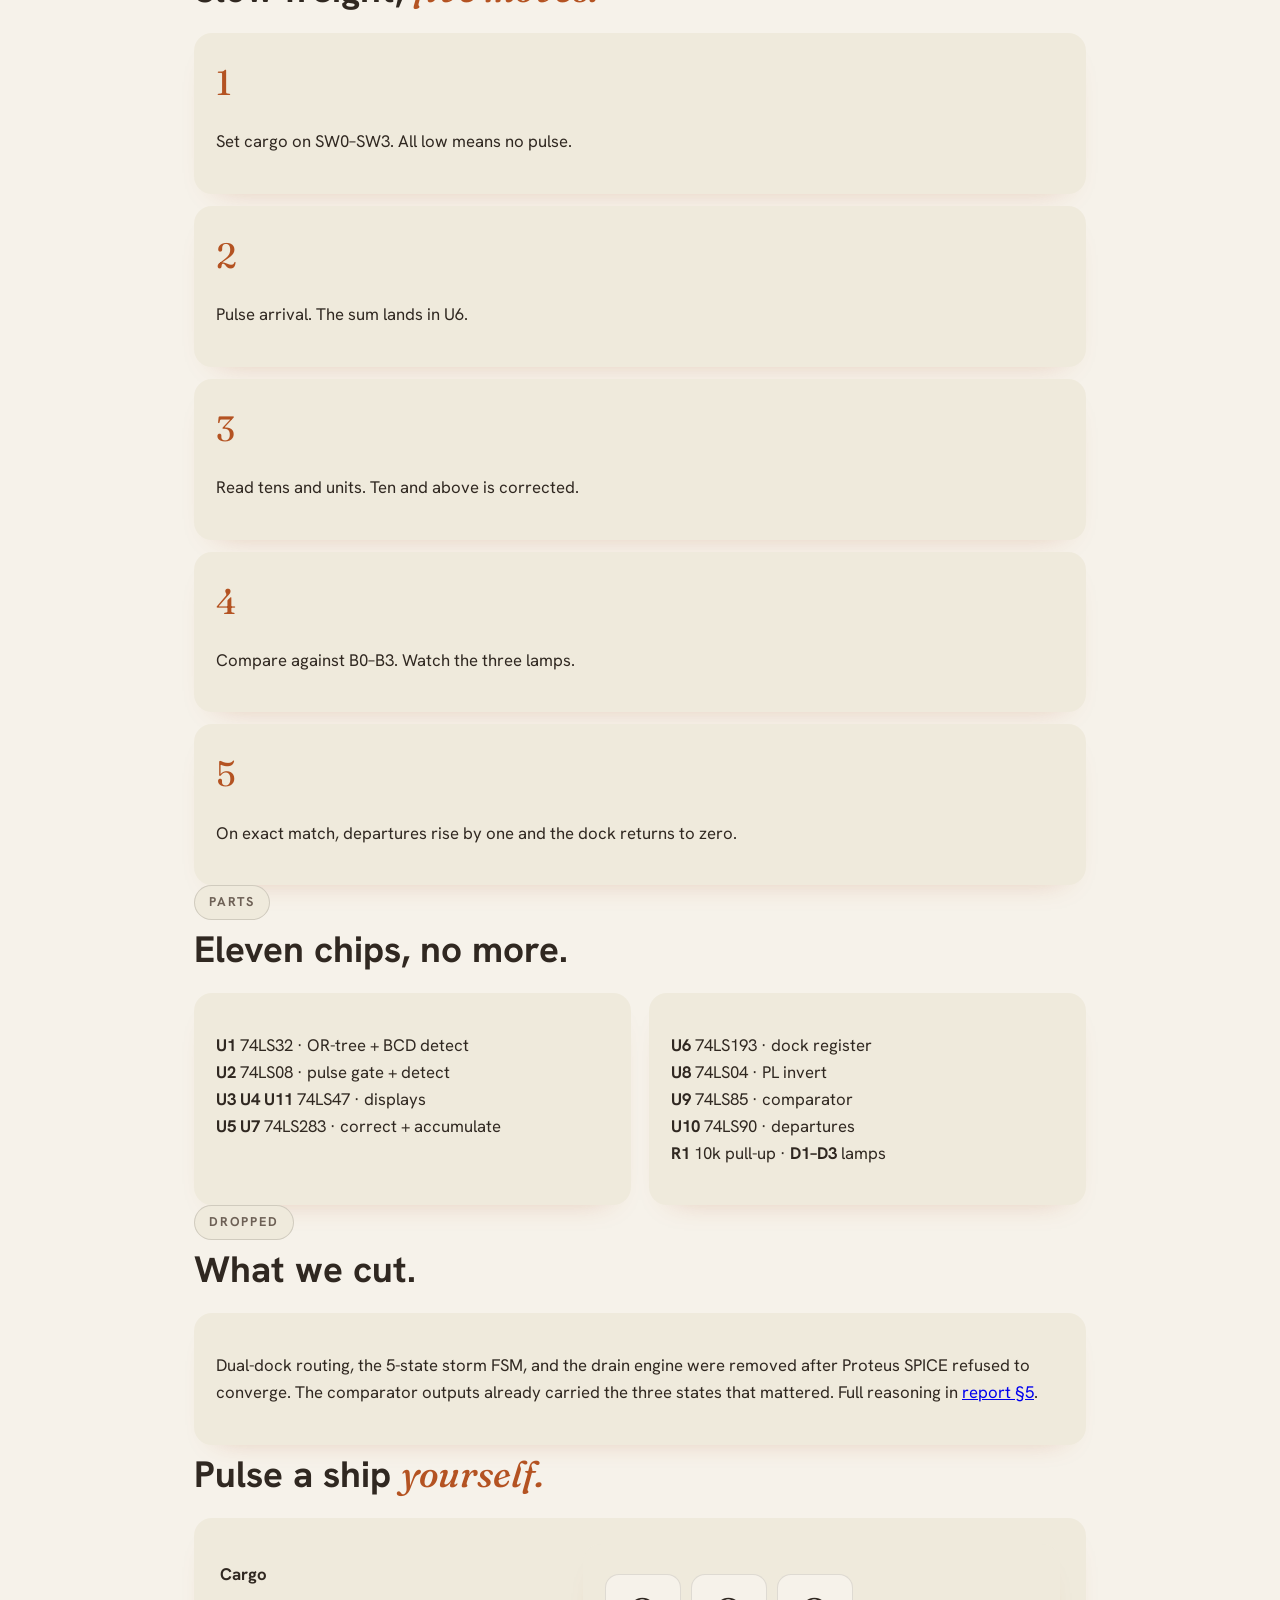
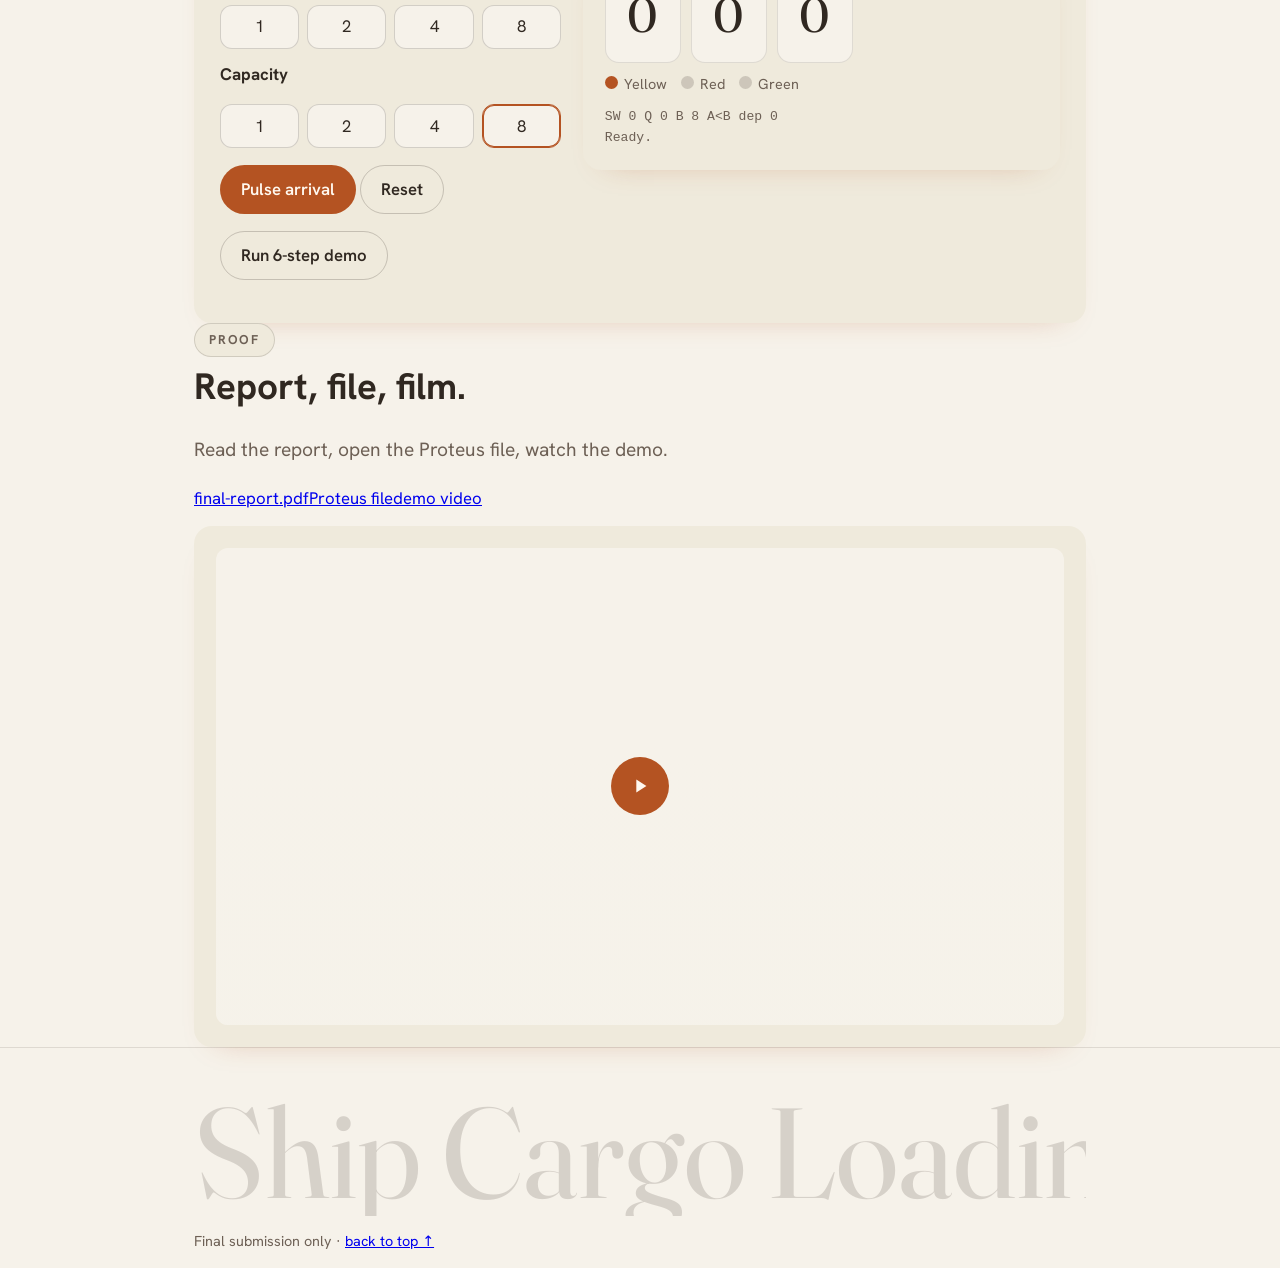
==== commit b781819b: "feat(story): add guided tour, parts inventory, and video proof" ====
--- a/story/index.html
+++ b/story/index.html
@@ -57,6 +57,9 @@
 .grid2{display:grid;grid-template-columns:minmax(0,1fr) minmax(0,1fr);gap:18px}
 @media(max-width:820px){.grid2{grid-template-columns:minmax(0,1fr)}}
 .card{background:var(--bg-surface);border-radius:18px;padding:22px;box-shadow:0 14px 30px -24px color-mix(in srgb,var(--accent) 40%,transparent)}
+.console{padding:26px}
+.console-grid{display:grid;grid-template-columns:minmax(0,5fr) minmax(0,7fr);gap:22px;align-items:start}
+@media(max-width:820px){.console-grid{grid-template-columns:minmax(0,1fr)}}
 .num{font-family:Fraunces,Georgia,serif;font-size:2.2rem;color:var(--accent)}
 #dock .card{box-shadow:0 22px 44px -26px color-mix(in srgb,var(--accent) 55%,transparent)}
 #dock .num{font-size:2.8rem}
@@ -81,6 +84,11 @@
 @media (prefers-reduced-motion: reduce){.reveal-item{opacity:1!important;transform:none!important;filter:none!important;transition:none!important}.scrollcue,.hero-a,.hero-v{animation:none!important;opacity:1!important;transform:none!important;filter:none!important}.btn:active,.sw:active,#dock .card:hover img{transform:none!important}}
 @media (prefers-contrast: more){.btn-p{outline:2px solid var(--text);outline-offset:2px}.sw[aria-pressed="true"]{outline:2px solid var(--text);outline-offset:1px}}
 @media (hover:none){#dock .card:hover img{transform:none}}
+.vid{position:relative;padding-top:56.25%;border-radius:12px;overflow:hidden;background:var(--bg)}
+.vid>img,.vid button>img{position:absolute;inset:0;width:100%;height:100%;object-fit:cover}
+.vid button{position:absolute;inset:0;width:100%;border:0;background:linear-gradient(transparent 40%,color-mix(in srgb,var(--bg) 72%,transparent));color:var(--text);font:inherit;font-weight:700;cursor:pointer;display:flex;align-items:flex-end;justify-content:center;padding-bottom:18px;min-height:44px}
+.vid button span.play{position:absolute;top:50%;left:50%;transform:translate(-50%,-50%);width:58px;height:58px;border-radius:50%;background:var(--accent);color:#fff8ef;display:inline-flex;align-items:center;justify-content:center}
+.vid iframe{position:absolute;inset:0;width:100%;height:100%;border:0}
 ::view-transition-new(root){animation:none}
 </style>
 </head>
@@ -98,7 +106,7 @@
 <section class="wrap" aria-labelledby="h-course"><div class="reveal-item eyebrow">THE COURSE</div><h2 id="h-course">CSE 4206, <em>unhurried.</em></h2><p class="lead reveal-item">Digital Logic Design Lab · IUT Summer 2024–2025 · Proteus · 74LS TTL</p>
 <h2 class="reveal-item" style="margin-top:26px">Ship Cargo <em>Loading System</em></h2>
 <p class="lead reveal-item">Accumulate, compare, display, depart. A full ship clears the dock by itself.</p>
-<div class="chips reveal-item"><span>MD. Sadman Saif Zarif</span><span>Ayesha Chowdhury Aronti</span><span>Sanjid Ahsan</span></div></section>
+<div class="chips reveal-item"><span>MD. Sadman Saif Zarif<small>Input &amp; Storage</small></span><span>Ayesha Chowdhury Aronti<small>Visualization</small></span><span>Sanjid Ahsan<small>Automation</small></span></div></section>
 <section class="wrap" id="dock" aria-labelledby="h-dock"><div class="reveal-item eyebrow">THE DOCK</div><h2 id="h-dock">One schematic, <em>four corners.</em></h2><div class="grid2">
 <div class="card reveal-item"><div class="num">01</div><h2>OR-tree <em>validation</em></h2><p>Empty ships are turned away before anything latches.</p><img src="../hardware/screenshots/01-input-validation.png" alt="Input validation" style="width:100%;border-radius:12px" loading="lazy" decoding="async" onerror="this.style.display='none'"></div>
 <div class="card reveal-item"><div class="num">02</div><h2>Adder plus <em>memory</em></h2><p>U7 adds SW and Q. U6 keeps the running total.</p><img src="../hardware/screenshots/02-accumulator.png" alt="Accumulator" style="width:100%;border-radius:12px" loading="lazy" decoding="async" onerror="this.style.display='none'"></div>
@@ -111,10 +119,15 @@
 <div class="card reveal-item" style="margin-top:12px"><div class="num">3</div><p>Read tens and units. Ten and above is corrected.</p></div>
 <div class="card reveal-item" style="margin-top:12px"><div class="num">4</div><p>Compare against B0–B3. Watch the three lamps.</p></div>
 <div class="card reveal-item" style="margin-top:12px"><div class="num">5</div><p>On exact match, departures rise by one and the dock returns to zero.</p></div></section>
-<section class="wrap" id="play" aria-labelledby="h-play"><div class="reveal-item eyebrow">PLAY</div><h2 id="h-play">Pulse a ship <em>yourself.</em></h2>
-<div class="grid2"><div class="card reveal-item"><p><b>Cargo</b></p><div class="swrow"><button class="sw" id="s0" type="button" aria-pressed="false">1</button><button class="sw" id="s1" type="button" aria-pressed="false">2</button><button class="sw" id="s2" type="button" aria-pressed="false">4</button><button class="sw" id="s3" type="button" aria-pressed="false">8</button></div><p style="margin-top:12px"><b>Capacity</b></p><div class="swrow"><button class="sw" id="b0" type="button" aria-pressed="false">1</button><button class="sw" id="b1" type="button" aria-pressed="false">2</button><button class="sw" id="b2" type="button" aria-pressed="false">4</button><button class="sw" id="b3" type="button" aria-pressed="false">8</button></div><p><button class="btn btn-p" id="go" type="button">Pulse arrival</button> <button class="btn btn-s" id="rs" type="button">Reset</button></p></div>
-<div class="card reveal-item"><div class="digits"><div class="dg" id="t">0</div><div class="dg" id="u">0</div><div class="dg" id="c">0</div></div><div class="leds"><span><span class="dot" id="ly"></span>Yellow</span><span><span class="dot" id="lr"></span>Red</span><span><span class="dot" id="lg"></span>Green</span></div><div class="trace" id="trace">—</div></div></div></section>
-<section class="wrap" id="proof" aria-labelledby="h-proof"><div class="reveal-item eyebrow">PROOF</div><h2 id="h-proof">Report, file, <em>film.</em></h2><p class="lead reveal-item"><a href="../docs/final-report.pdf">final-report.pdf</a> · <a href="../hardware/ship-cargo-loading-system.pdsprj">pdsprj</a> · <a href="https://youtu.be/494xMRGCugs">demo video</a></p></section>
+<section class="wrap" id="parts" aria-labelledby="h-parts"><div class="reveal-item eyebrow">PARTS</div><h2 id="h-parts">Eleven chips, no more.</h2><div class="grid2">
+<div class="card reveal-item"><p><b>U1</b> 74LS32 · OR-tree + BCD detect<br><b>U2</b> 74LS08 · pulse gate + detect<br><b>U3 U4 U11</b> 74LS47 · displays<br><b>U5 U7</b> 74LS283 · correct + accumulate</p></div>
+<div class="card reveal-item"><p><b>U6</b> 74LS193 · dock register<br><b>U8</b> 74LS04 · PL invert<br><b>U9</b> 74LS85 · comparator<br><b>U10</b> 74LS90 · departures<br><b>R1</b> 10k pull-up · <b>D1–D3</b> lamps</p></div>
+</div></section>
+<section class="wrap" id="dropped" aria-labelledby="h-drop"><div class="reveal-item eyebrow">DROPPED</div><h2 id="h-drop">What we cut.</h2><div class="card reveal-item"><p>Dual-dock routing, the 5-state storm FSM, and the drain engine were removed after Proteus SPICE refused to converge. The comparator outputs already carried the three states that mattered. Full reasoning in <a href="../docs/final-report.pdf">report §5</a>.</p></div></section>
+<section class="wrap" id="play" aria-labelledby="h-play"><h2 id="h-play">Pulse a ship <em>yourself.</em></h2>
+<div class="card reveal-item console"><div class="console-grid"><div><p><b>Cargo</b></p><div class="swrow"><button class="sw" id="s0" type="button" aria-pressed="false">1</button><button class="sw" id="s1" type="button" aria-pressed="false">2</button><button class="sw" id="s2" type="button" aria-pressed="false">4</button><button class="sw" id="s3" type="button" aria-pressed="false">8</button></div><p style="margin-top:12px"><b>Capacity</b></p><div class="swrow"><button class="sw" id="b0" type="button" aria-pressed="false">1</button><button class="sw" id="b1" type="button" aria-pressed="false">2</button><button class="sw" id="b2" type="button" aria-pressed="false">4</button><button class="sw" id="b3" type="button" aria-pressed="false">8</button></div><p><button class="btn btn-p" id="go" type="button">Pulse arrival</button> <button class="btn btn-s" id="rs" type="button">Reset</button></p><p><button class="btn btn-s" id="tour" type="button">Run 6-step demo</button></p></div>
+<div class="card reveal-item"><div class="digits"><div class="dg" id="t">0</div><div class="dg" id="u">0</div><div class="dg" id="c">0</div></div><div class="leds"><span><span class="dot" id="ly"></span>Yellow</span><span><span class="dot" id="lr"></span>Red</span><span><span class="dot" id="lg"></span>Green</span></div><div class="trace" id="trace" aria-live="polite" aria-atomic="true">—</div></div></div></div></section>
+<section class="wrap" id="proof" aria-labelledby="h-proof"><div class="reveal-item eyebrow">PROOF</div><h2 id="h-proof">Report, file, film.</h2><p class="lead reveal-item">Read the report, open the Proteus file, watch the demo.</p><div class="proof-links reveal-item"><a href="../docs/final-report.pdf">final-report.pdf</a><a href="../hardware/ship-cargo-loading-system.pdsprj">Proteus file</a><a href="https://youtu.be/494xMRGCugs">demo video</a></div><div class="card reveal-item" style="margin-top:14px"><div class="vid" id="vid"><button type="button" id="vidbtn" aria-label="Play demo video"><img id="vidimg" src="https://i.ytimg.com/vi/494xMRGCugs/hqdefault.jpg" alt="" loading="lazy" decoding="async" onerror="this.style.display='none'"><span class="play" aria-hidden="true"><svg width="22" height="22" viewBox="0 0 24 24" fill="currentColor" aria-hidden="true"><path d="M8 5v14l11-7z"/></svg></span></button></div></div></section>
 </main>
 <footer><div class="wrap"><div class="wordmark" aria-hidden="true">Ship Cargo Loading System</div><p style="color:var(--text-dim);font-size:.9rem">Final submission only · <a href="#top">back to top ↑</a></p></div></footer>
 <script>(function(){if(matchMedia('(prefers-reduced-motion: reduce)').matches){document.querySelectorAll('.reveal-item').forEach(function(el){el.style.opacity='';el.style.transform='';el.style.filter='';});}
@@ -132,8 +145,12 @@
 function sync(){for(var i=0;i<4;i++){$('s'+i).setAttribute('aria-pressed',SW[i]?'true':'false');$('b'+i).setAttribute('aria-pressed',BV[i]?'true':'false');}}
 for(var i=0;i<4;i++)(function(i){$('s'+i).onclick=function(){SW[i]^=1;sync();render();};$('b'+i).onclick=function(){BV[i]^=1;sync();render();};})(i);
 sync();render('Ready.');
-$('go').onclick=function(){var c=w();if(!c){render('Empty ship rejected.');return;}Q=(Q+c)%16;var B=bv();if(Q===B){dep=(dep+1)%10;var q=Q;Q=0;render('Full ship: '+q+'->00, count '+dep);var d=$('c');d.classList.add('hot');setTimeout(function(){d.classList.remove('hot')},1200);}else render('Loaded '+c+' -> '+Q);};
+function doPulse(){var c=w();if(!c){render('Empty ship rejected.');return;}Q=(Q+c)%16;var B=bv();if(Q===B){dep=(dep+1)%10;var q=Q;Q=0;render('Full ship: '+q+'->00, count '+dep);var d=$('c');d.classList.add('hot');setTimeout(function(){d.classList.remove('hot')},1200);}else render('Loaded '+c+' -> '+Q);}
+$('go').onclick=doPulse;
+$('tour').onclick=function(){var btn=$('tour');if(btn.disabled)return;btn.disabled=true;var i=0;var seq=[function(){Q=0;dep=0;BV=[0,0,0,1];SW=[0,0,0,0];sync();render('1/6 Setup: B=8, Q=00, dep=0.');},function(){SW=[1,1,0,0];sync();render('2/6 Cargo 3.');doPulse();},function(){SW=[1,0,1,0];sync();render('3/6 Cargo 5 -> 08 exact.');doPulse();},function(){SW=[1,0,1,0];sync();render('4/6 Cargo 5 -> 05.');doPulse();},function(){SW=[1,0,1,0];sync();render('5/6 Cargo 5 -> 10 overload, red.');doPulse();},function(){BV=[0,1,0,1];sync();render('6/6 B=10 matches: count, clear.');doPulse();}];(function next(){if(i>=seq.length){btn.disabled=false;return;}seq[i]();i++;setTimeout(next,1100);})();};
 $('rs').onclick=function(){Q=0;dep=0;render('Reset.');};
+$('vidbtn').onclick=function(){var v=$('vid');var f=document.createElement('iframe');f.src='https://www.youtube.com/embed/494xMRGCugs?autoplay=1';f.title='Ship Cargo Loading System demo';f.loading='lazy';f.allow='accelerometer; autoplay; clipboard-write; encrypted-media; gyroscope; picture-in-picture';f.allowFullscreen=true;v.replaceChildren(f);};
+(function(){var hi=new Image();hi.onload=function(){if(hi.naturalWidth>300){var im=document.getElementById('vidimg');if(im)im.src=hi.src;}};hi.src='https://i.ytimg.com/vi/494xMRGCugs/maxresdefault.jpg';})();
 })();</script>
 </body>
 </html>
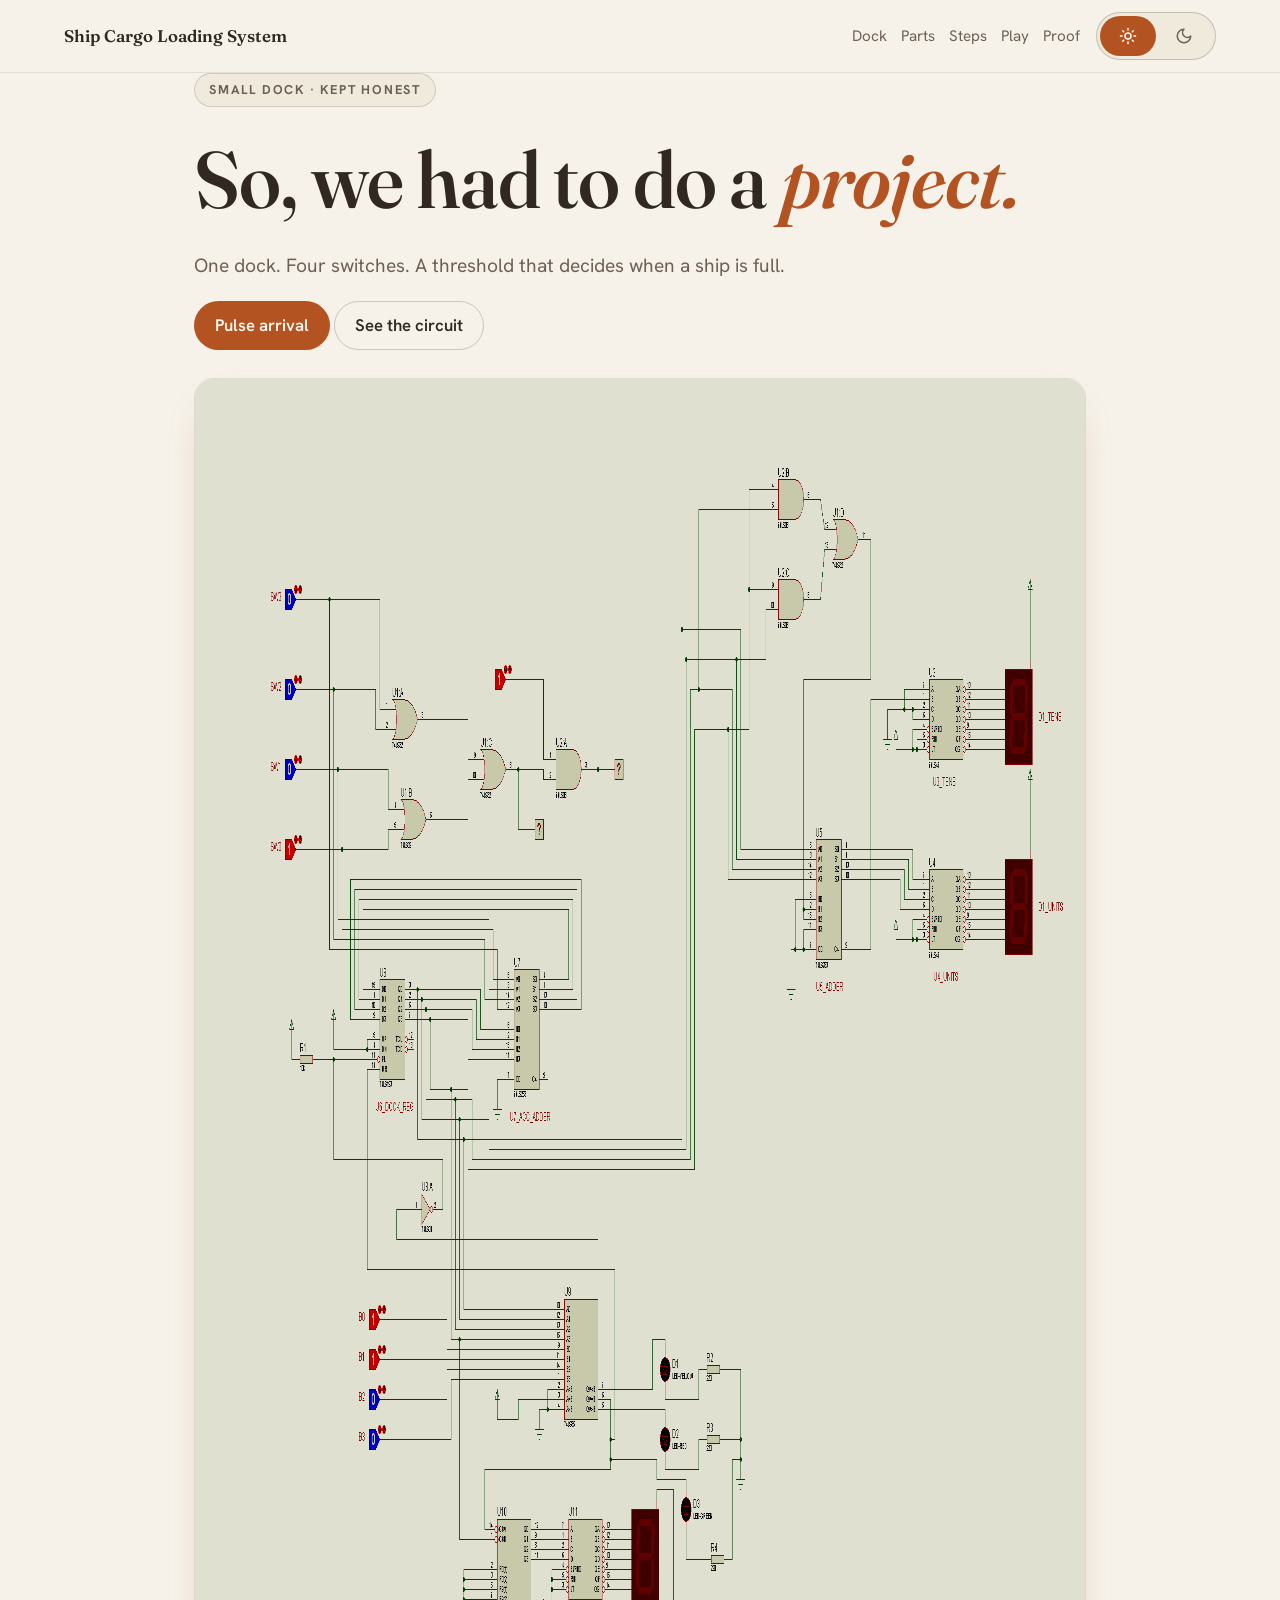
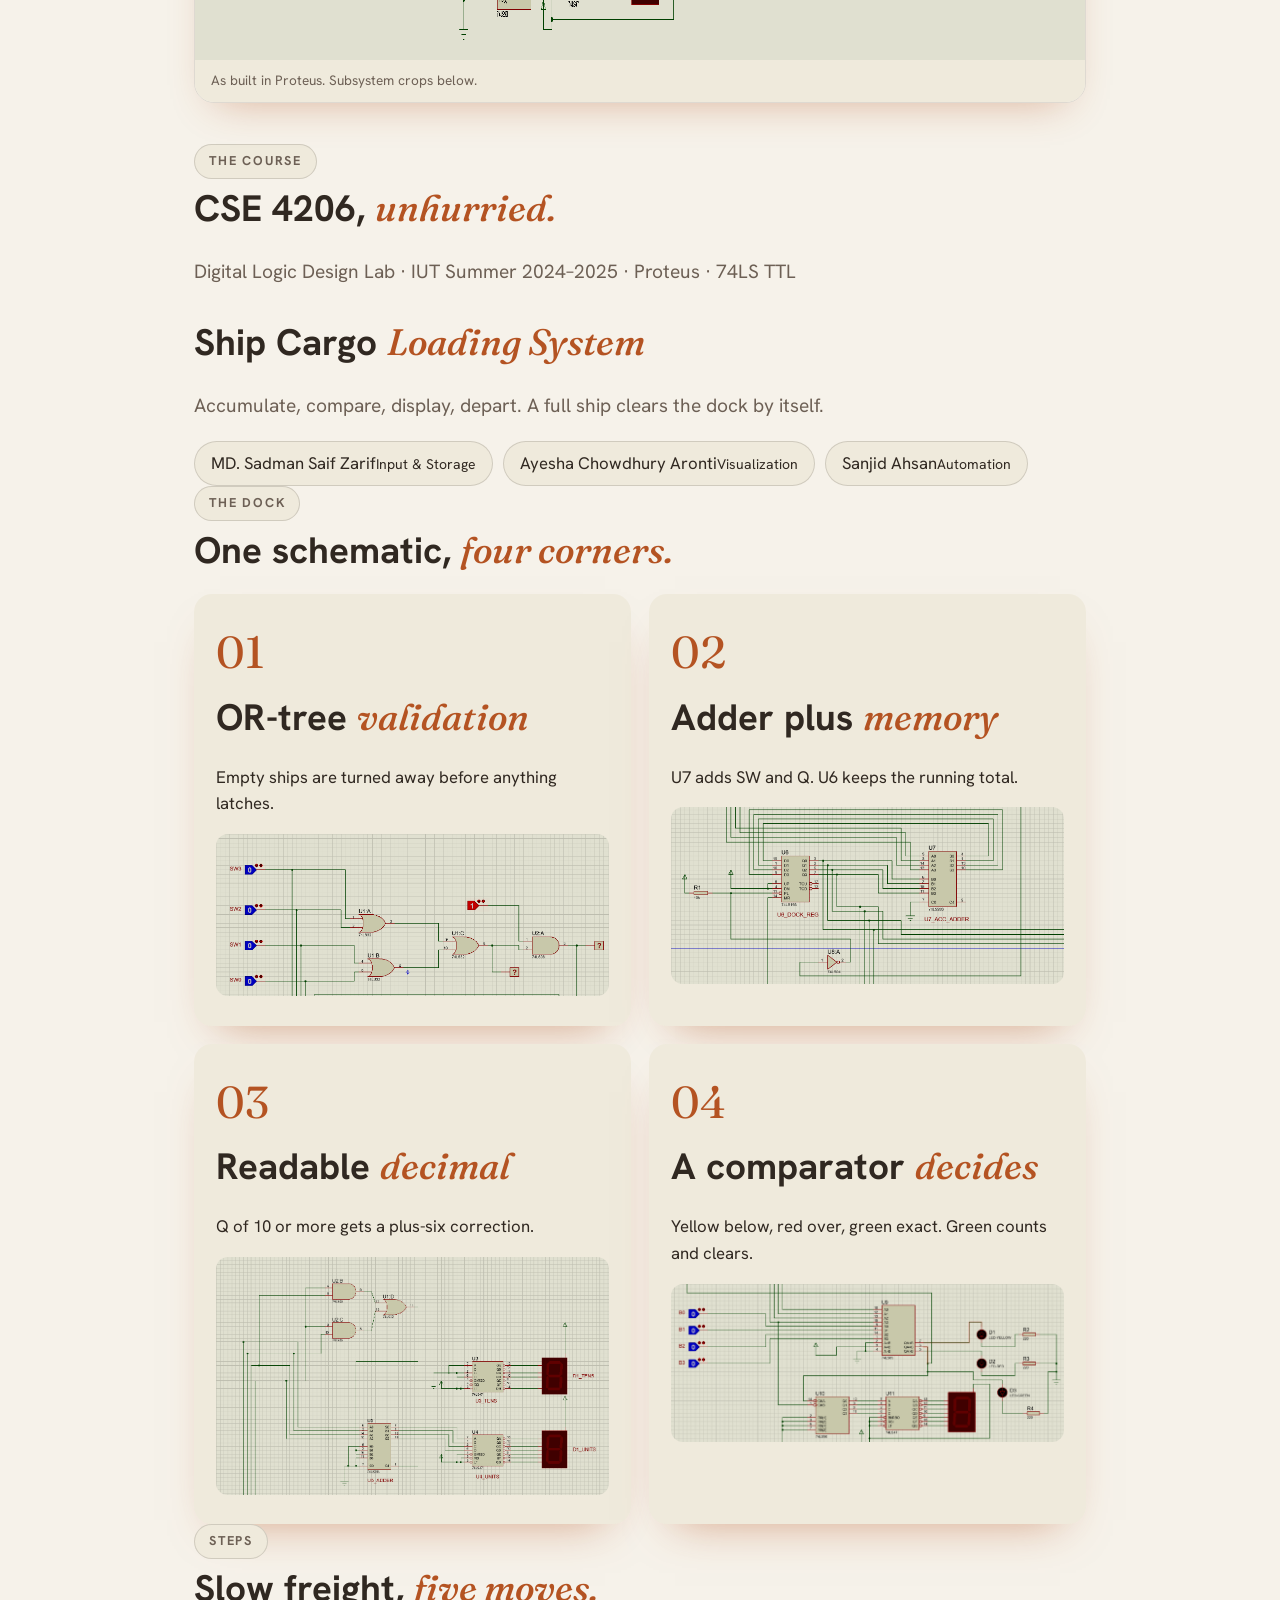
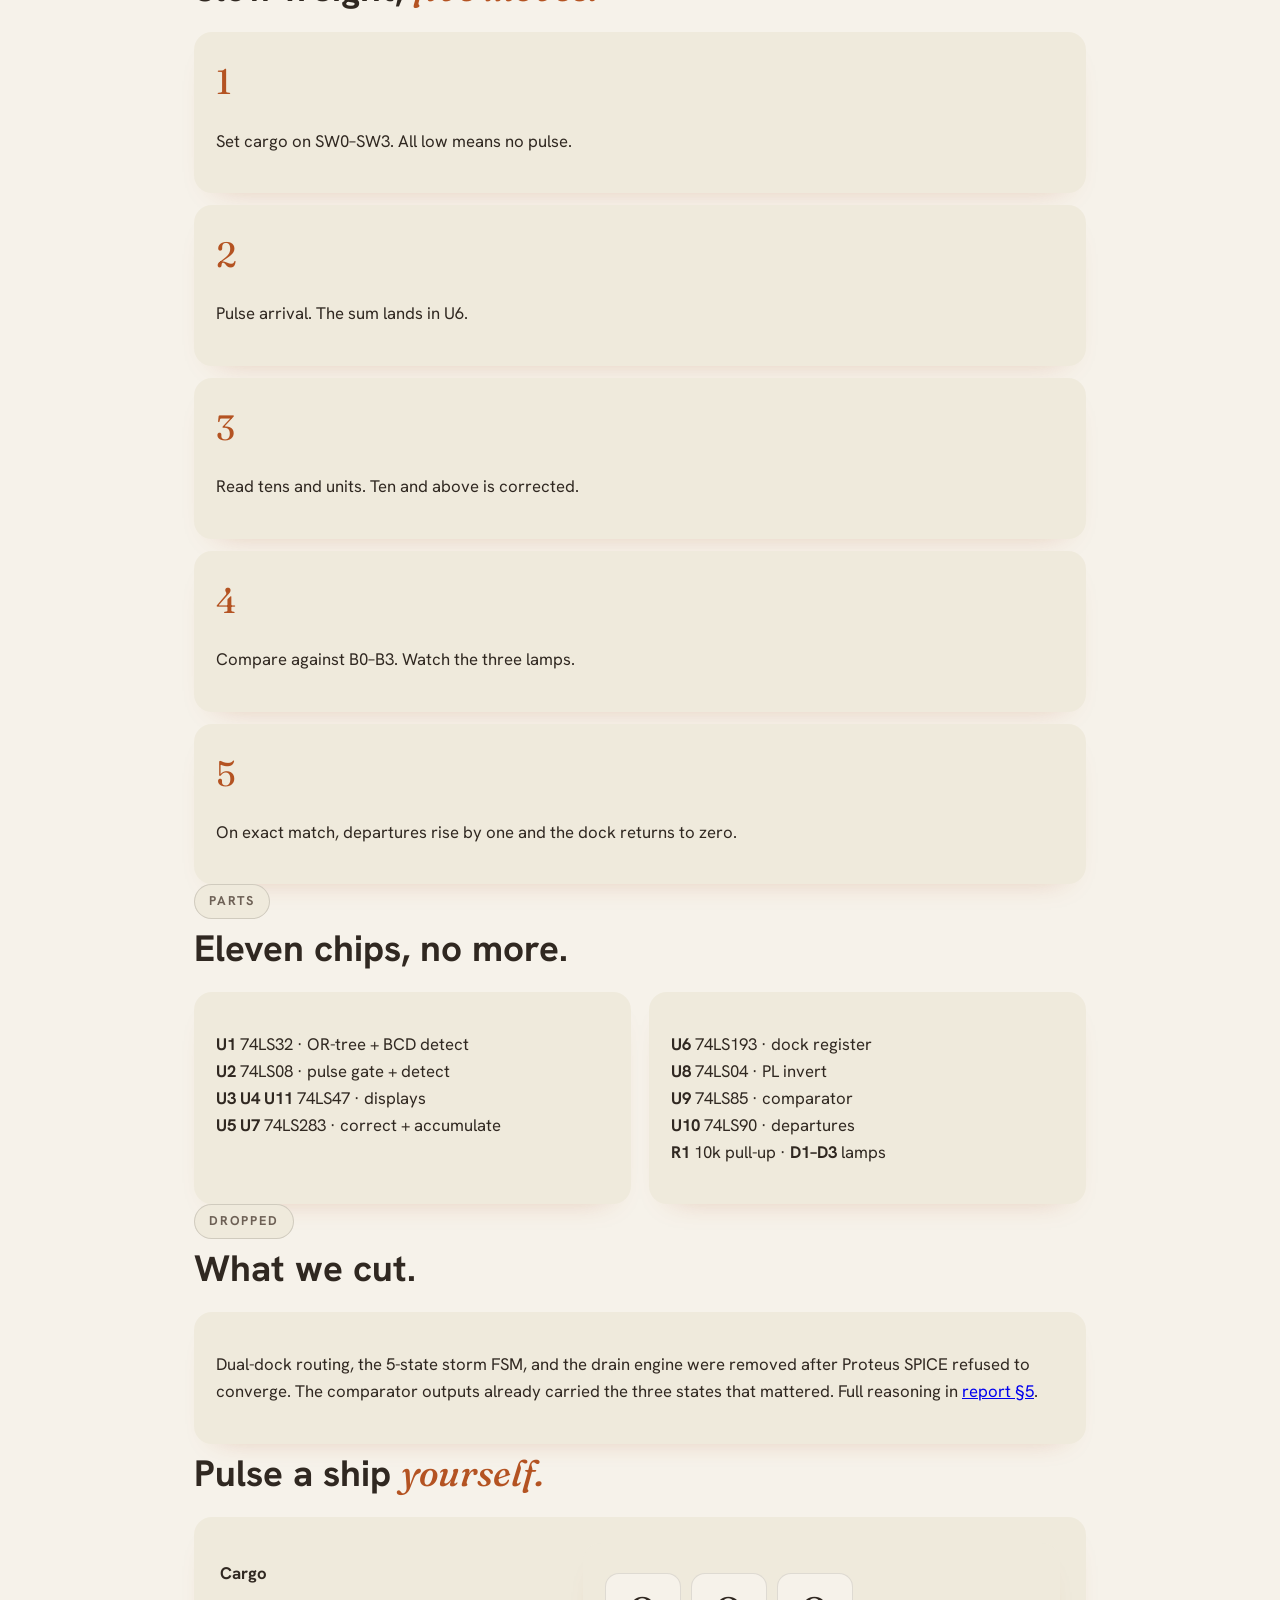
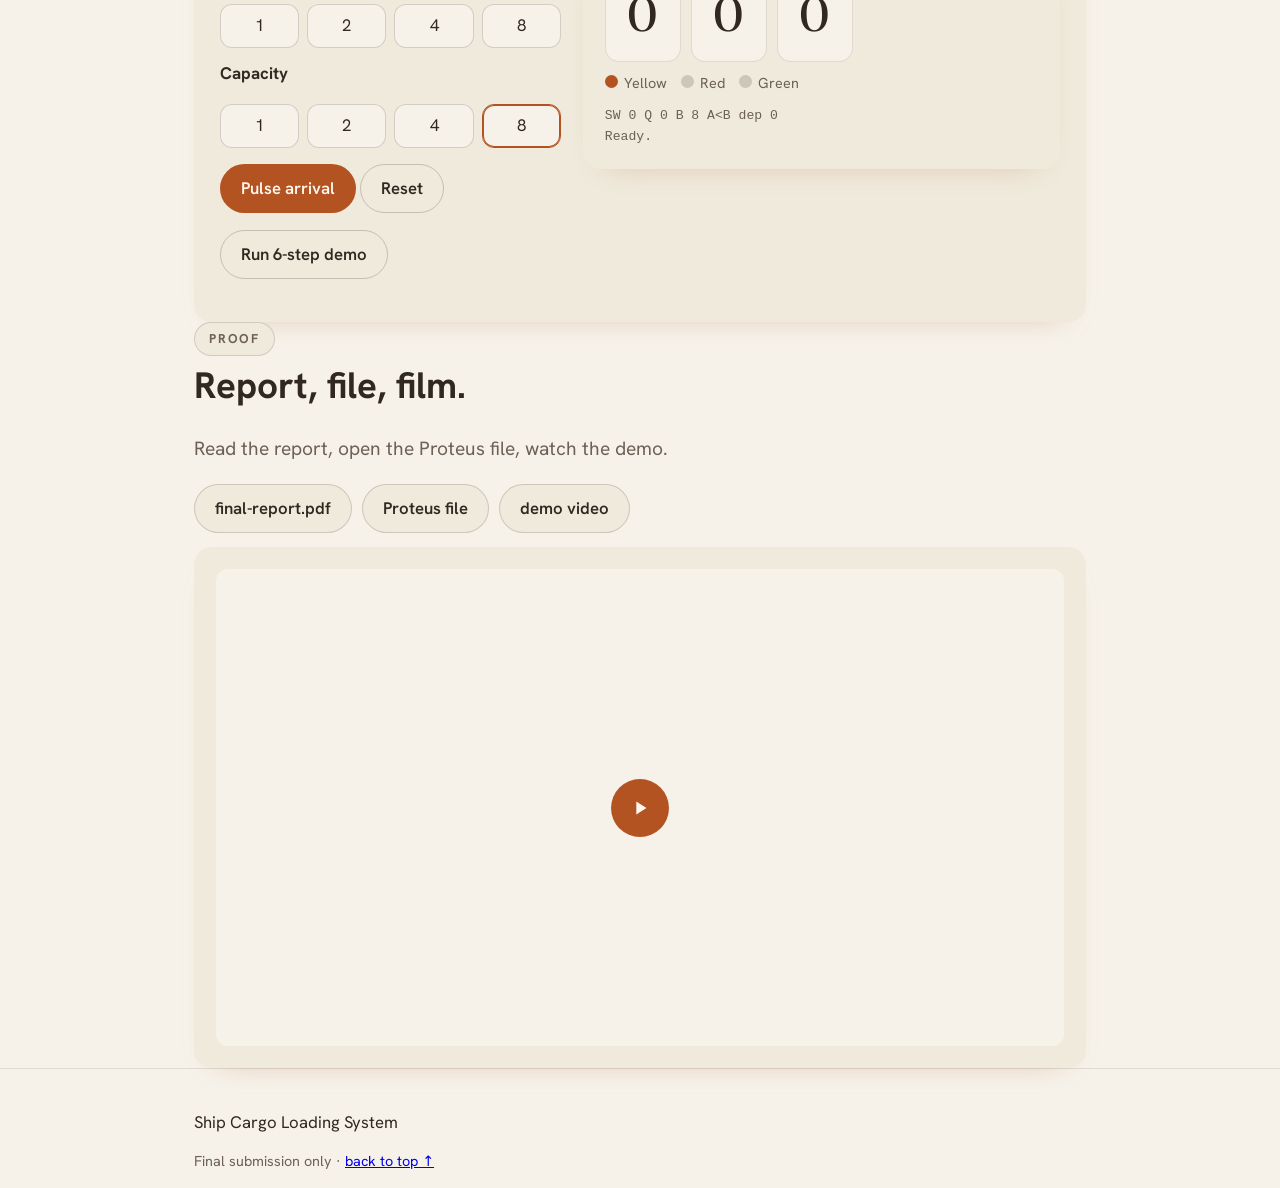
==== commit b8f19cae: "refactor(story): segmented icon theme toggle and responsive nav" ====
--- a/story/index.html
+++ b/story/index.html
@@ -36,7 +36,15 @@
 .sw{font:inherit;min-height:44px;border-radius:12px;border:1px solid color-mix(in srgb,var(--text) 18%,transparent);background:var(--bg);color:var(--text);cursor:pointer;transition:transform .12s ease-out}
 .sw:active{transform:scale(.97)}
 .btn-s{background:transparent;border-color:color-mix(in srgb,var(--text) 22%,transparent);color:var(--text)}
-.btn:focus-visible,.sw:focus-visible{outline:2px solid var(--accent);outline-offset:2px}
+.btn:focus-visible,.sw:focus-visible,.seg button:focus-visible{outline:2px solid var(--accent);outline-offset:2px}
+.seg{position:relative;display:flex;border:1px solid color-mix(in srgb,var(--text) 22%,transparent);border-radius:999px;padding:3px;background:var(--bg-surface)}
+.seg::before{content:"";position:absolute;top:3px;bottom:3px;width:calc(50% - 3px);border-radius:999px;background:var(--accent);transition:left .25s ease-out}
+html[data-theme="light"] .seg::before{left:3px}
+html[data-theme="dark"] .seg::before{left:calc(50% + 0px)}
+.seg button{position:relative;z-index:1;display:flex;align-items:center;justify-content:center;font:inherit;font-size:.9rem;font-weight:600;min-height:40px;min-width:56px;border:0;border-radius:999px;background:transparent;color:var(--text-dim);cursor:pointer;padding:6px 14px;transition:color .2s ease-out;white-space:nowrap}
+.seg button svg{display:block}
+.seg button[aria-checked="true"]{color:#fff8ef}
+@media (prefers-reduced-motion: reduce){.seg::before{transition:none}}
 .wrap{max-width:1020px;margin:0 auto;padding:0 max(var(--px),env(safe-area-inset-left)) 0 max(var(--px),env(safe-area-inset-right))}
 section{padding:var(--py) 0}
 .eyebrow{font-size:.8rem;font-weight:700;letter-spacing:.14em;text-transform:uppercase;color:var(--text-dim);display:inline-block;border:1px solid color-mix(in srgb,var(--text) 16%,transparent);border-radius:999px;padding:6px 14px;background:var(--bg-surface)}
@@ -78,11 +86,16 @@
 .on-y{background:var(--accent)}.on-r{background:#c23b2e}.on-g{background:#4a7c59}
 .trace{font-family:ui-monospace,Menlo,monospace;font-size:.82rem;color:var(--text-dim);white-space:pre-wrap;margin-top:10px}
 footer{border-top:1px solid color-mix(in srgb,var(--text) 12%,transparent);padding:40px 0 0}
-.wordmark{font-family:Fraunces,Georgia,serif;font-size:clamp(3rem,12vw,8rem);line-height:1;color:color-mix(in srgb,var(--text) 16%,transparent);white-space:nowrap;overflow:hidden}
+.proof-links{display:flex;gap:10px;flex-wrap:wrap;margin-top:14px}
+.proof-links a{font:inherit;font-weight:600;text-decoration:none;color:var(--text);background:var(--bg-surface);border:1px solid color-mix(in srgb,var(--text) 18%,transparent);border-radius:999px;padding:10px 20px;min-height:44px;display:inline-flex;align-items:center;transition:transform .15s ease-out,box-shadow .2s ease-out}
+.proof-links a:hover{transform:scale(1.02);box-shadow:0 10px 24px -18px color-mix(in srgb,var(--accent) 60%,transparent)}
+.proof-links a:focus-visible{outline:2px solid var(--accent);outline-offset:2px}
 @media not (prefers-reduced-motion: reduce){.hero-a{opacity:0;transform:translateY(24px);filter:blur(5px);animation:rise .9s ease-out forwards}.hero-a:nth-child(2){animation-delay:.16s}.hero-a:nth-child(3){animation-delay:.32s}.hero-v{opacity:0;transform:translateY(20px) scale(.96);filter:blur(5px);animation:rise 1s ease-out .5s forwards}.scrollcue{animation:bob 2.4s ease-out 1.4s infinite}.reveal-item{opacity:.001;transform:translateY(18px);filter:blur(5px);transition:opacity .5s ease-out,transform .5s ease-out,filter .5s ease-out}.reveal-item.on{opacity:1;transform:none;filter:none}}
 @keyframes rise{to{opacity:1;transform:none;filter:none}}
 @media (prefers-reduced-motion: reduce){.reveal-item{opacity:1!important;transform:none!important;filter:none!important;transition:none!important}.scrollcue,.hero-a,.hero-v{animation:none!important;opacity:1!important;transform:none!important;filter:none!important}.btn:active,.sw:active,#dock .card:hover img{transform:none!important}}
 @media (prefers-contrast: more){.btn-p{outline:2px solid var(--text);outline-offset:2px}.sw[aria-pressed="true"]{outline:2px solid var(--text);outline-offset:1px}}
+.btn:disabled{opacity:.5;cursor:default}
+@media(max-width:640px){.top{flex-wrap:wrap}.top nav{order:3;flex-basis:100%;display:flex;gap:14px;overflow-x:auto;padding-bottom:4px}}
 @media (hover:none){#dock .card:hover img{transform:none}}
 .vid{position:relative;padding-top:56.25%;border-radius:12px;overflow:hidden;background:var(--bg)}
 .vid>img,.vid button>img{position:absolute;inset:0;width:100%;height:100%;object-fit:cover}
@@ -93,7 +106,7 @@
 </style>
 </head>
 <body>
-<header class="top"><a class="brand" href="#top">Ship Cargo Loading System</a><nav aria-label="Sections"><a href="#dock">Dock</a><a href="#steps">Steps</a><a href="#play">Play</a><a href="#proof">Proof</a></nav><button class="btn btn-s" id="theme" type="button" aria-label="Toggle theme">Light / dim</button></header>
+<header class="top"><a class="brand" href="#top">Ship Cargo Loading System</a><nav aria-label="Sections"><a href="#dock">Dock</a><a href="#parts">Parts</a><a href="#steps">Steps</a><a href="#play">Play</a><a href="#proof">Proof</a></nav><div class="seg" role="radiogroup" aria-label="Theme"><button id="t-light" type="button" role="radio" aria-checked="true" aria-label="Light"><svg width="18" height="18" viewBox="0 0 24 24" fill="none" stroke="currentColor" stroke-width="2" stroke-linecap="round" aria-hidden="true"><circle cx="12" cy="12" r="4"/><path d="M12 2v2M12 20v2M4.9 4.9l1.4 1.4M17.7 17.7l1.4 1.4M2 12h2M20 12h2M4.9 19.1l1.4-1.4M17.7 6.3l1.4-1.4"/></svg></button><button id="t-dark" type="button" role="radio" aria-checked="false" aria-label="Dim"><svg width="18" height="18" viewBox="0 0 24 24" fill="none" stroke="currentColor" stroke-width="2" stroke-linecap="round" stroke-linejoin="round" aria-hidden="true"><path d="M12 3a6 6 0 0 0 9 9 9 9 0 1 1-9-9z"/></svg></button></div></header>
 <main id="top">
 <section class="wrap" aria-labelledby="h1">
 <div class="hero-a eyebrow">SMALL DOCK · KEPT HONEST</div>
@@ -133,11 +146,12 @@
 <script>(function(){if(matchMedia('(prefers-reduced-motion: reduce)').matches){document.querySelectorAll('.reveal-item').forEach(function(el){el.style.opacity='';el.style.transform='';el.style.filter='';});}
 var io=new IntersectionObserver(function(es){es.forEach(function(e){if(e.isIntersecting){e.target.classList.add('on');io.unobserve(e.target);}})},{threshold:.15});
 document.querySelectorAll('.reveal-item').forEach(function(el){io.observe(el);});
-document.getElementById('theme').addEventListener('click',function(ev){
-  function swap(){var h=document.documentElement,n=h.getAttribute('data-theme')==='dark'?'light':'dark';h.setAttribute('data-theme',n);try{localStorage.setItem('theme',n)}catch(e){}}
-  if(document.startViewTransition){var x=ev.clientX||innerWidth-40,y=ev.clientY||40,r=Math.hypot(Math.max(x,innerWidth-x),Math.max(y,innerHeight-y));var t=document.startViewTransition(swap);t.ready.then(function(){document.documentElement.animate({clipPath:['circle(0 at '+x+'px '+y+'px)','circle('+r+'px at '+x+'px '+y+'px)']},{duration:500,easing:'ease-out',pseudoElement:'::view-transition-new(root)'});});}
-  else swap();
-});
+function setTheme(v,ev){function swap(){document.documentElement.setAttribute('data-theme',v);document.getElementById('t-light').setAttribute('aria-checked',v==='light'?'true':'false');document.getElementById('t-dark').setAttribute('aria-checked',v==='dark'?'true':'false');try{localStorage.setItem('theme',v)}catch(e){}}
+if(document.startViewTransition){var x=(ev&&ev.clientX)||innerWidth-40,y=(ev&&ev.clientY)||40,r=Math.hypot(Math.max(x,innerWidth-x),Math.max(y,innerHeight-y));var t=document.startViewTransition(swap);t.ready.then(function(){document.documentElement.animate({clipPath:['circle(0 at '+x+'px '+y+'px)','circle('+r+'px at '+x+'px '+y+'px)']},{duration:500,easing:'ease-out',pseudoElement:'::view-transition-new(root)'});});}
+else swap();}
+document.getElementById('t-light').addEventListener('click',function(ev){setTheme('light',ev);});
+document.getElementById('t-dark').addEventListener('click',function(ev){setTheme('dark',ev);});
+(function(){var cur=document.documentElement.getAttribute('data-theme')||'light';document.getElementById('t-light').setAttribute('aria-checked',cur==='light'?'true':'false');document.getElementById('t-dark').setAttribute('aria-checked',cur==='dark'?'true':'false');})();
 var Q=0,dep=0,SW=[0,0,0,0],BV=[0,0,0,1];
 function w(){return SW[0]+SW[1]*2+SW[2]*4+SW[3]*8}function bv(){return BV[0]+BV[1]*2+BV[2]*4+BV[3]*8}
 function $(id){return document.getElementById(id)}
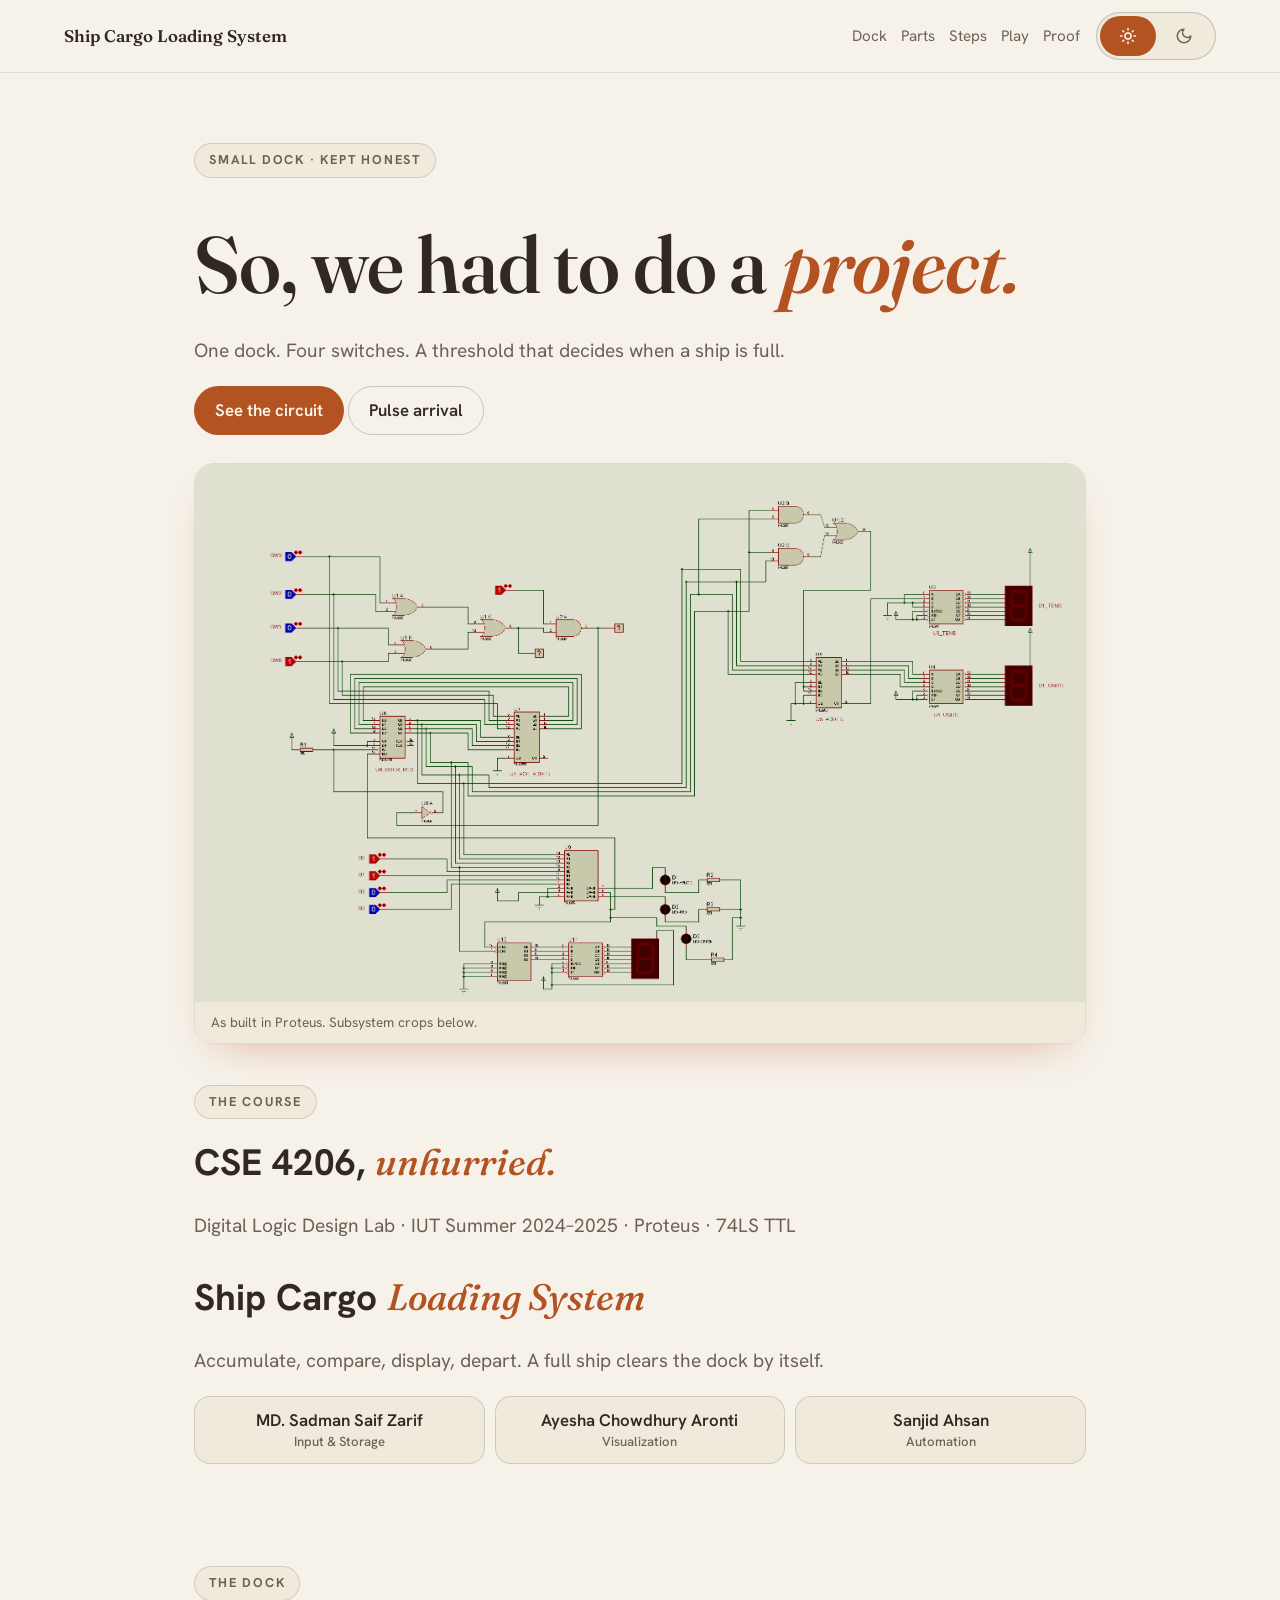
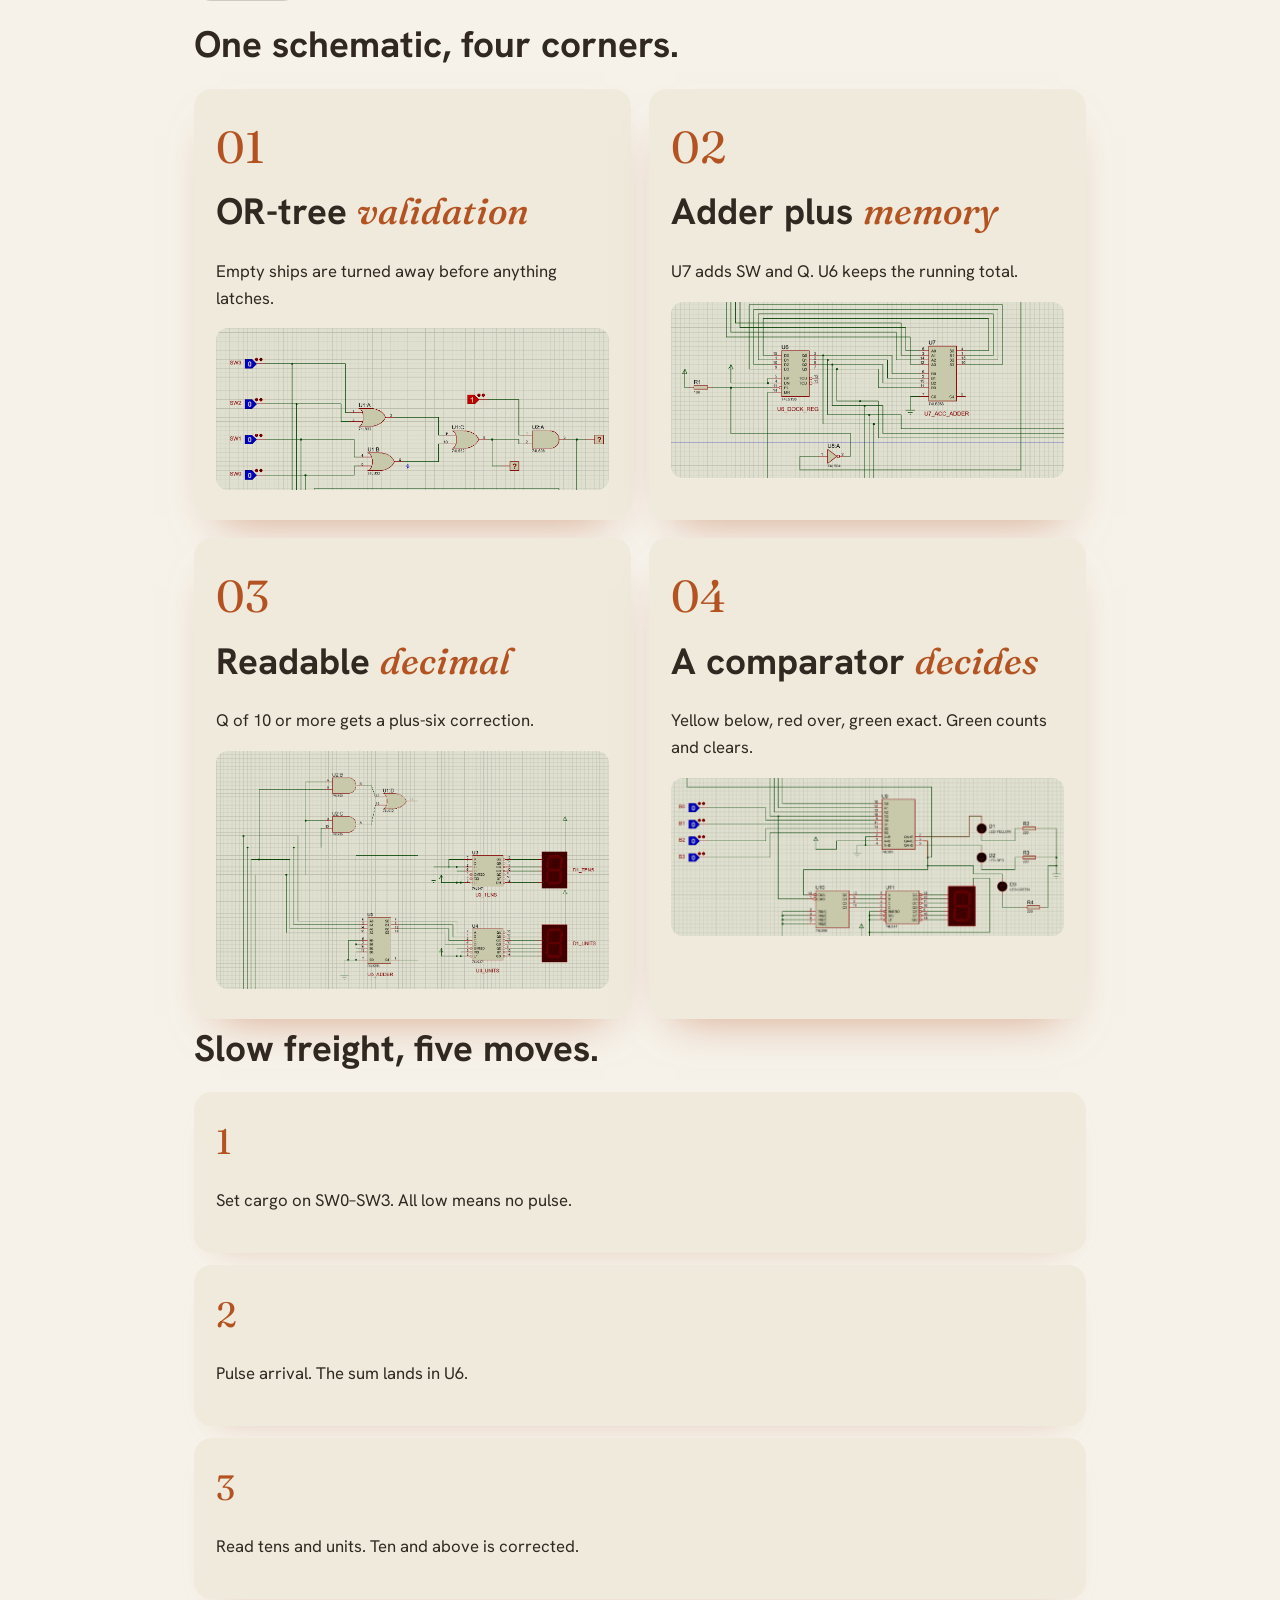
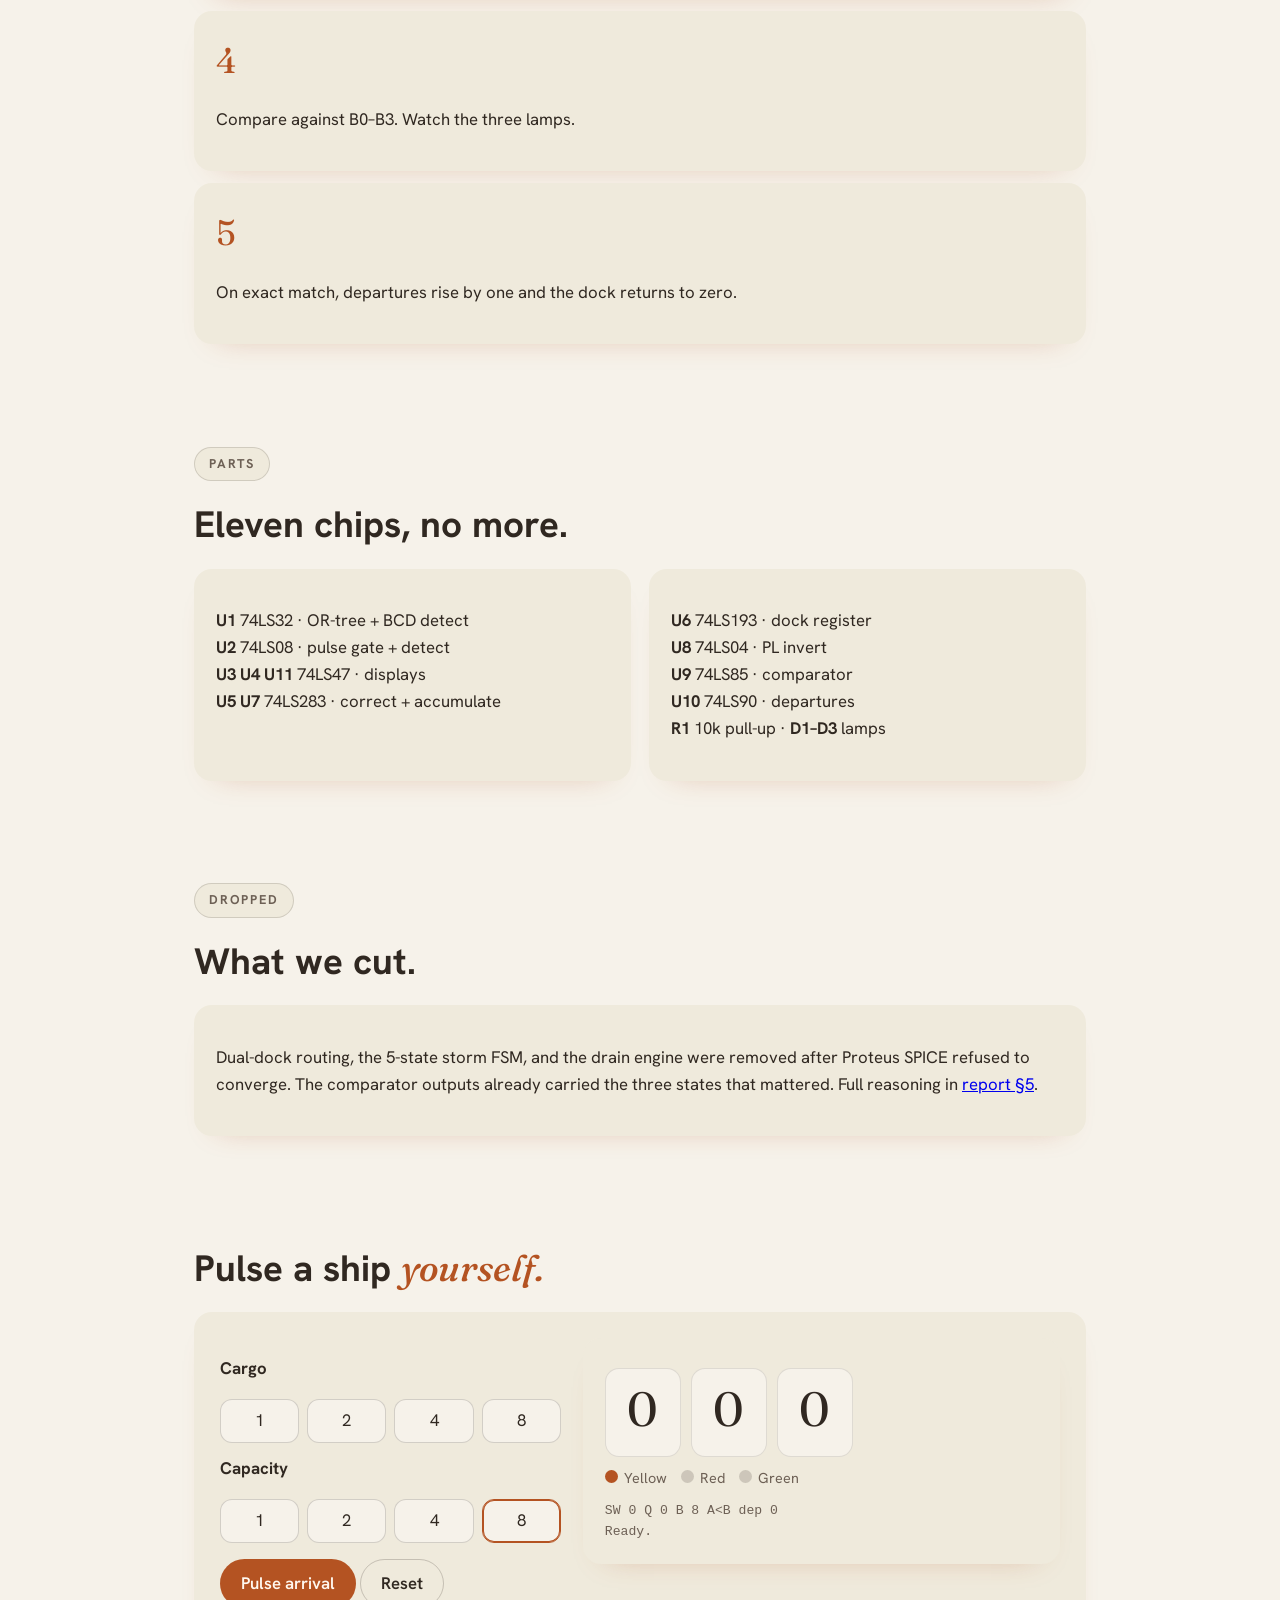
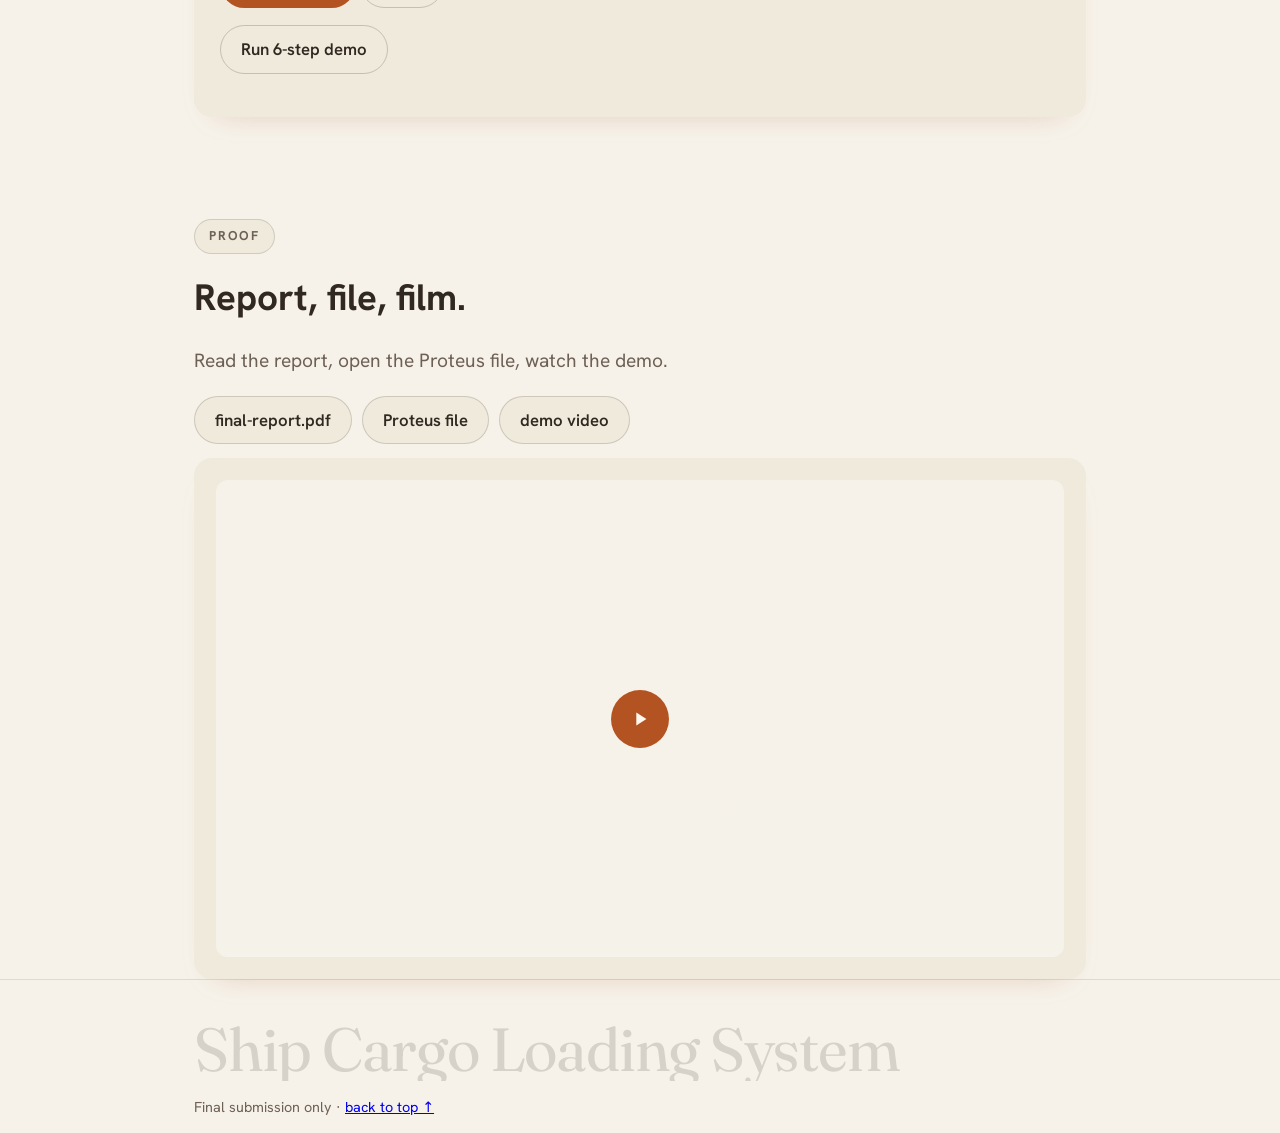
==== commit f371c1e3: "style(story): tighten spacing, chips grid, and footer wordmark docs(readme): document story site" ====
--- a/story/index.html
+++ b/story/index.html
@@ -5,7 +5,8 @@
 <meta name="viewport" content="width=device-width,initial-scale=1,viewport-fit=cover">
 <title>Ship Cargo Loading System — a small dock story</title>
 <meta name="description" content="A warm walkthrough of a student dock circuit: accumulate, compare, display, depart.">
-<meta name="theme-color" content="#f3ecdd">
+<meta name="theme-color" media="(prefers-color-scheme: light)" content="#f3ecdd">
+<meta name="theme-color" media="(prefers-color-scheme: dark)" content="#1e1710">
 <meta name="color-scheme" content="light dark">
 <meta property="og:title" content="Ship Cargo Loading System — a small dock story">
 <meta property="og:description" content="Accumulate, compare, display, depart. A Proteus final build.">
@@ -17,8 +18,8 @@
 <link rel="preconnect" href="https://fonts.gstatic.com" crossorigin>
 <link href="https://fonts.googleapis.com/css2?family=Fraunces:ital,opsz,wght@0,9..144,500;0,9..144,600;1,9..144,500&family=Hanken+Grotesk:wght@400;500;700&display=swap" rel="stylesheet">
 <style>
-:root{--bg:hsl(44 38% 94%);--bg-surface:hsl(44 36% 90%);--text:hsl(28 18% 16%);--text-dim:hsl(28 12% 38%);--muted:hsl(30 14% 72%);--accent:hsl(20 68% 42%);--accent-dim:hsl(20 52% 34%);--accent-soft:hsl(20 70% 88%);--py:clamp(72px,10vw,128px);--px:clamp(20px,5vw,64px)}
-:root[data-theme="dark"]{--bg:hsl(28 12% 10%);--bg-surface:hsl(28 12% 14%);--text:hsl(40 30% 88%);--text-dim:hsl(36 16% 66%);--muted:hsl(28 10% 32%);--accent:hsl(20 72% 62%);--accent-dim:hsl(20 60% 52%);--accent-soft:hsl(20 45% 22%)}
+:root{--bg:hsl(44 38% 94%);--bg-surface:hsl(44 36% 90%);--text:hsl(28 18% 16%);--text-dim:hsl(28 12% 38%);--muted:hsl(30 14% 72%);--accent:hsl(20 68% 42%);--accent-dim:hsl(20 52% 34%);--accent-soft:hsl(20 70% 88%);--over:#c23b2e;--ok:#4a7c59;--py:clamp(72px,10vw,128px);--px:clamp(20px,5vw,64px)}
+:root[data-theme="dark"]{--bg:hsl(28 12% 10%);--bg-surface:hsl(28 12% 14%);--text:hsl(40 30% 88%);--text-dim:hsl(36 16% 66%);--muted:hsl(28 10% 32%);--accent:hsl(20 72% 62%);--accent-dim:hsl(20 60% 52%);--accent-soft:hsl(20 45% 22%);--over:hsl(4 65% 62%);--ok:hsl(140 25% 62%)}
 html{scrollbar-width:thin;scrollbar-color:var(--accent-dim) var(--bg)}
 html::-webkit-scrollbar{width:8px}html::-webkit-scrollbar-track{background:var(--bg)}html::-webkit-scrollbar-thumb{background:var(--accent-dim);border-radius:8px}html::-webkit-scrollbar-thumb:hover{background:var(--accent)}
 *{box-sizing:border-box}html,body{overflow-x:clip}
@@ -46,8 +47,12 @@
 .seg button[aria-checked="true"]{color:#fff8ef}
 @media (prefers-reduced-motion: reduce){.seg::before{transition:none}}
 .wrap{max-width:1020px;margin:0 auto;padding:0 max(var(--px),env(safe-area-inset-left)) 0 max(var(--px),env(safe-area-inset-right))}
-section{padding:var(--py) 0}
-.eyebrow{font-size:.8rem;font-weight:700;letter-spacing:.14em;text-transform:uppercase;color:var(--text-dim);display:inline-block;border:1px solid color-mix(in srgb,var(--text) 16%,transparent);border-radius:999px;padding:6px 14px;background:var(--bg-surface)}
+section{padding:var(--py) 0;scroll-margin-top:76px}
+main>section:first-of-type{padding-top:calc(var(--py)*.55)}
+.eyebrow{font-size:.8rem;font-weight:700;letter-spacing:.14em;text-transform:uppercase;color:var(--text-dim);display:inline-block;border:1px solid color-mix(in srgb,var(--text) 16%,transparent);border-radius:999px;padding:6px 14px;background:var(--bg-surface);margin-bottom:14px}
+#dock,#parts,#dropped,#play,#proof{padding-top:calc(var(--py)*.8)}
+.card p{overflow-wrap:break-word}
+.wordmark{font-family:Fraunces,Georgia,serif;font-size:clamp(1.4rem,5.5vw,3.8rem);line-height:1;letter-spacing:-.02em;color:color-mix(in srgb,var(--text) 16%,transparent);white-space:nowrap;overflow:hidden;overflow-wrap:normal}
 h1{font-family:Fraunces,Georgia,serif;font-weight:560;letter-spacing:-.01em;line-height:1;font-size:clamp(2.8rem,7vw,5rem);margin:.4em 0;text-wrap:balance}
 h2{font-family:"Hanken Grotesk",system-ui,sans-serif;font-weight:700;font-size:clamp(1.6rem,3.4vw,2.3rem);margin:0 0 .4em;text-wrap:balance}
 h2 em{font-family:Fraunces,Georgia,serif;font-style:italic;font-weight:500;color:var(--accent)}
@@ -56,12 +61,15 @@
 img{max-width:100%}
 .grid2,.chips{min-width:0}
 .hero-visual{margin-top:28px;border-radius:20px;overflow:hidden;border:1px solid color-mix(in srgb,var(--text) 12%,transparent);box-shadow:0 18px 40px -22px color-mix(in srgb,var(--accent) 45%,transparent)}
+.hero-visual img{width:100%;height:auto;display:block}
 .hero-visual img{width:100%;display:block}
 .cap{font-size:.85rem;color:var(--text-dim);padding:10px 16px;background:var(--bg-surface)}
 .scrollcue{margin-top:18px;color:var(--text-dim);font-size:.9rem;animation:bob 2.4s ease-out infinite}
 @keyframes bob{0%,100%{transform:translateY(0);opacity:.9}50%{transform:translateY(6px);opacity:.3}}
-.chips{display:flex;gap:10px;flex-wrap:wrap;margin-top:16px}
-.chips span{border:1px solid color-mix(in srgb,var(--text) 16%,transparent);border-radius:999px;padding:8px 16px;background:var(--bg-surface)}
+.chips{display:grid;grid-template-columns:repeat(3,minmax(0,1fr));gap:10px;margin-top:16px}
+.chips span{border:1px solid color-mix(in srgb,var(--text) 16%,transparent);border-radius:16px;padding:12px 14px;background:var(--bg-surface);text-align:center;font-weight:600;line-height:1.4}
+.chips span small{display:block;font-weight:500;font-size:.82rem;color:var(--text-dim)}
+@media(max-width:820px){.chips{grid-template-columns:minmax(0,1fr)}}
 .grid2{display:grid;grid-template-columns:minmax(0,1fr) minmax(0,1fr);gap:18px}
 @media(max-width:820px){.grid2{grid-template-columns:minmax(0,1fr)}}
 .card{background:var(--bg-surface);border-radius:18px;padding:22px;box-shadow:0 14px 30px -24px color-mix(in srgb,var(--accent) 40%,transparent)}
@@ -83,7 +91,7 @@
 ::selection{background:var(--accent);color:#fff8ef}
 .leds{display:flex;gap:14px;margin-top:10px;font-size:.9rem;color:var(--text-dim)}
 .dot{width:13px;height:13px;border-radius:50%;background:color-mix(in srgb,var(--text) 18%,transparent);display:inline-block;margin-right:6px}
-.on-y{background:var(--accent)}.on-r{background:#c23b2e}.on-g{background:#4a7c59}
+.on-y{background:var(--accent)}.on-r{background:var(--over)}.on-g{background:var(--ok)}
 .trace{font-family:ui-monospace,Menlo,monospace;font-size:.82rem;color:var(--text-dim);white-space:pre-wrap;margin-top:10px}
 footer{border-top:1px solid color-mix(in srgb,var(--text) 12%,transparent);padding:40px 0 0}
 .proof-links{display:flex;gap:10px;flex-wrap:wrap;margin-top:14px}
@@ -112,7 +120,7 @@
 <div class="hero-a eyebrow">SMALL DOCK · KEPT HONEST</div>
 <h1 id="h1" class="hero-a">So, we had to do a <em style="font-style:italic;color:var(--accent)">project.</em></h1>
 <p class="lead hero-a">One dock. Four switches. A threshold that decides when a ship is full.</p>
-<p class="hero-a"><a class="btn btn-p" href="#play">Pulse arrival</a> <a class="btn btn-s" href="#dock">See the circuit</a></p>
+<p class="hero-a"><a class="btn btn-p" href="#dock">See the circuit</a> <a class="btn btn-s" href="#play">Pulse arrival</a></p>
 <figure class="hero-visual hero-v" style="margin:28px 0 0"><img src="../hardware/screenshots/full-schematic.png" alt="Final Proteus schematic" width="2121" height="1281" loading="lazy" decoding="async" onerror="this.style.display='none'"><figcaption class="cap">As built in Proteus. Subsystem crops below.</figcaption></figure>
 <div class="scrollcue hero-v">scroll gently ↓</div>
 </section>
@@ -120,13 +128,13 @@
 <h2 class="reveal-item" style="margin-top:26px">Ship Cargo <em>Loading System</em></h2>
 <p class="lead reveal-item">Accumulate, compare, display, depart. A full ship clears the dock by itself.</p>
 <div class="chips reveal-item"><span>MD. Sadman Saif Zarif<small>Input &amp; Storage</small></span><span>Ayesha Chowdhury Aronti<small>Visualization</small></span><span>Sanjid Ahsan<small>Automation</small></span></div></section>
-<section class="wrap" id="dock" aria-labelledby="h-dock"><div class="reveal-item eyebrow">THE DOCK</div><h2 id="h-dock">One schematic, <em>four corners.</em></h2><div class="grid2">
+<section class="wrap" id="dock" aria-labelledby="h-dock"><div class="reveal-item eyebrow">THE DOCK</div><h2 id="h-dock">One schematic, four corners.</h2><div class="grid2">
 <div class="card reveal-item"><div class="num">01</div><h2>OR-tree <em>validation</em></h2><p>Empty ships are turned away before anything latches.</p><img src="../hardware/screenshots/01-input-validation.png" alt="Input validation" style="width:100%;border-radius:12px" loading="lazy" decoding="async" onerror="this.style.display='none'"></div>
 <div class="card reveal-item"><div class="num">02</div><h2>Adder plus <em>memory</em></h2><p>U7 adds SW and Q. U6 keeps the running total.</p><img src="../hardware/screenshots/02-accumulator.png" alt="Accumulator" style="width:100%;border-radius:12px" loading="lazy" decoding="async" onerror="this.style.display='none'"></div>
 <div class="card reveal-item"><div class="num">03</div><h2>Readable <em>decimal</em></h2><p>Q of 10 or more gets a plus-six correction.</p><img src="../hardware/screenshots/03-bcd-display.png" alt="BCD display" style="width:100%;border-radius:12px" loading="lazy" decoding="async" onerror="this.style.display='none'"></div>
 <div class="card reveal-item"><div class="num">04</div><h2>A comparator <em>decides</em></h2><p>Yellow below, red over, green exact. Green counts and clears.</p><img src="../hardware/screenshots/04-comparator-counter.png" alt="Comparator" style="width:100%;border-radius:12px" loading="lazy" decoding="async" onerror="this.style.display='none'"></div>
 </div></section>
-<section class="wrap" id="steps" aria-labelledby="h-steps"><div class="reveal-item eyebrow">STEPS</div><h2 id="h-steps">Slow freight, <em>five moves.</em></h2>
+<section class="wrap" id="steps" aria-labelledby="h-steps"><h2 id="h-steps">Slow freight, five moves.</h2>
 <div class="card reveal-item"><div class="num">1</div><p>Set cargo on SW0–SW3. All low means no pulse.</p></div>
 <div class="card reveal-item" style="margin-top:12px"><div class="num">2</div><p>Pulse arrival. The sum lands in U6.</p></div>
 <div class="card reveal-item" style="margin-top:12px"><div class="num">3</div><p>Read tens and units. Ten and above is corrected.</p></div>
